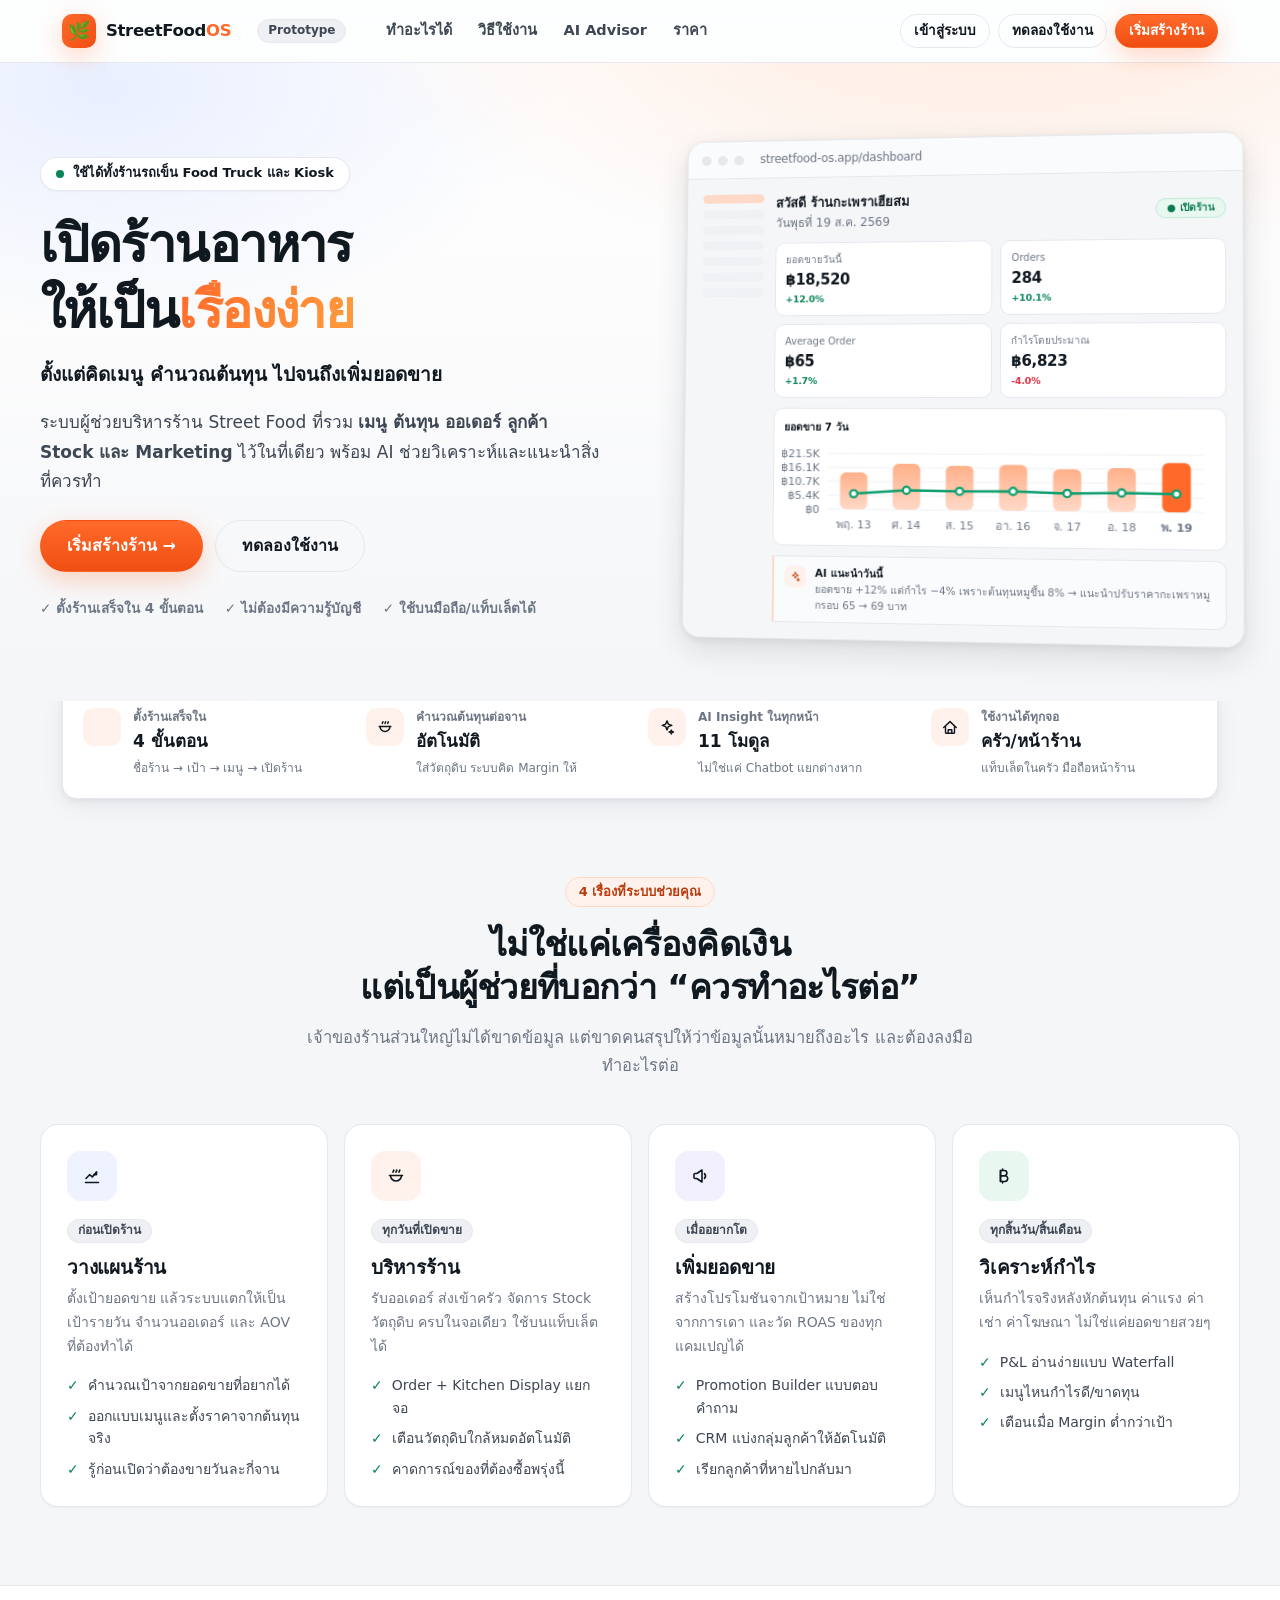
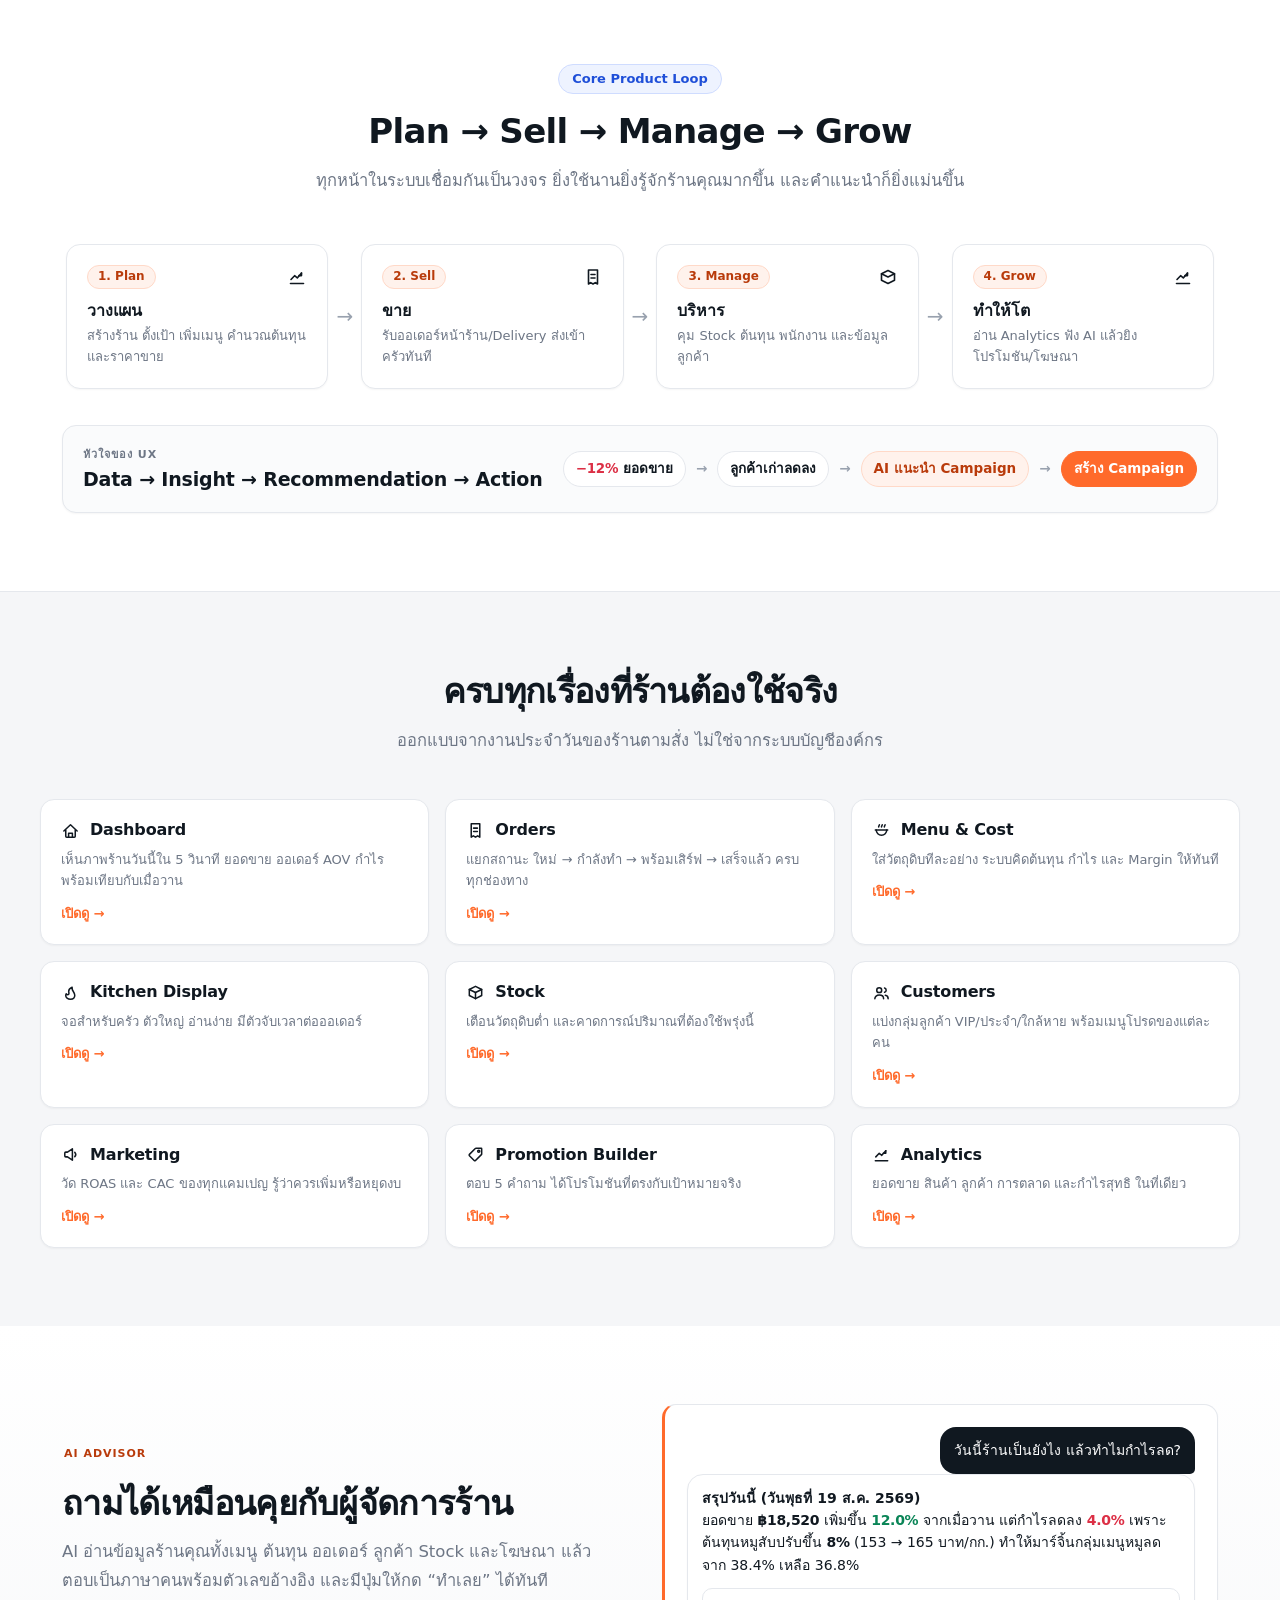
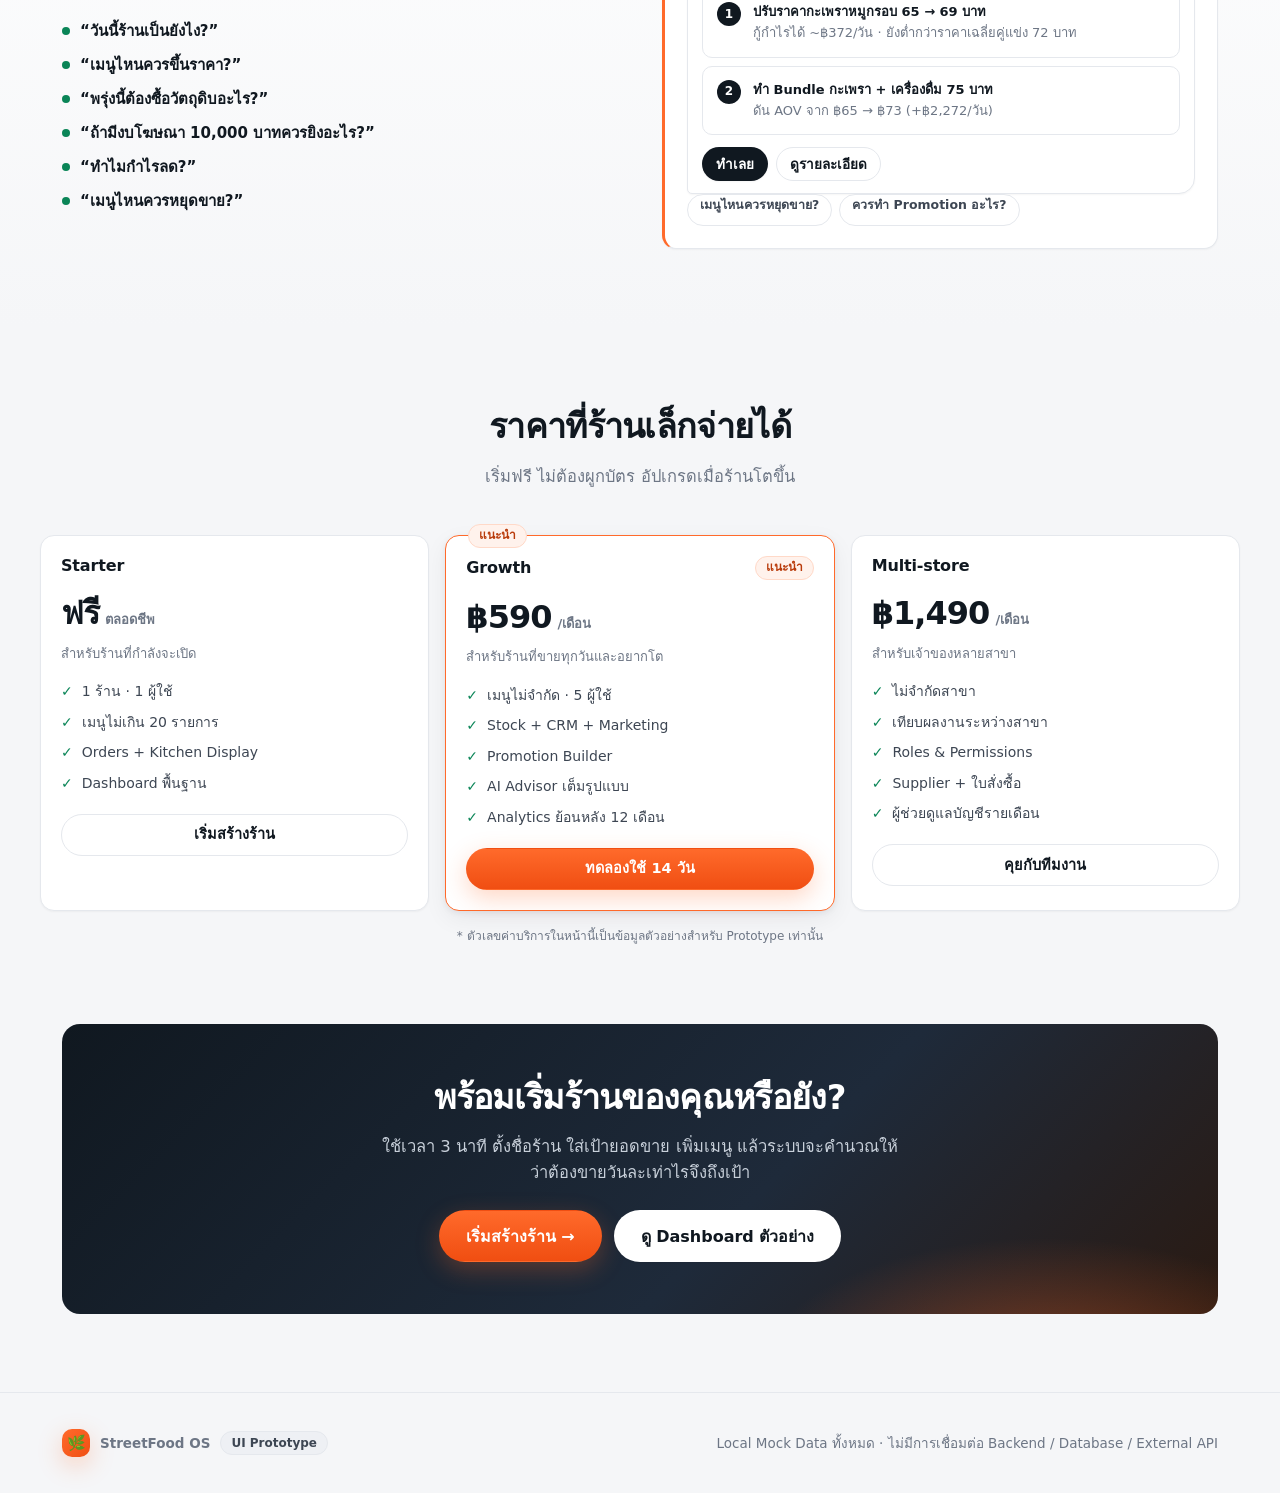
==== index.html @ efb7473f "Accept magic-link sign-in; version assets; harden auth failure paths Supabase locks email-template e" ====
<!doctype html>
<html lang="th">
<head>
<meta charset="utf-8">
<meta name="viewport" content="width=device-width,initial-scale=1">
<title>StreetFood OS — ผู้ช่วยบริหารร้านอาหาร Street Food</title>
<meta name="description" content="ระบบผู้ช่วยบริหารร้าน Street Food ที่รวมเมนู ต้นทุน ออเดอร์ ลูกค้า Stock และ Marketing ไว้ในที่เดียว พร้อม AI ช่วยวิเคราะห์และแนะนำสิ่งที่ควรทำ">
<meta name="theme-color" content="#ff6a2b">
<meta name="color-scheme" content="light">
<meta name="format-detection" content="telephone=no">
<meta property="og:type" content="website">
<meta property="og:site_name" content="StreetFood OS">
<meta property="og:locale" content="th_TH">
<meta property="og:title" content="StreetFood OS — ผู้ช่วยบริหารร้านอาหาร Street Food">
<meta property="og:description" content="ระบบผู้ช่วยบริหารร้าน Street Food ที่รวมเมนู ต้นทุน ออเดอร์ ลูกค้า Stock และ Marketing ไว้ในที่เดียว พร้อม AI ช่วยวิเคราะห์และแนะนำสิ่งที่ควรทำ">
<meta property="og:url" content="https://streetfood-os.vercel.app/">
<meta property="og:image" content="https://streetfood-os.vercel.app/assets/og-image.jpg">
<meta property="og:image:width" content="1200">
<meta property="og:image:height" content="630">
<meta property="og:image:alt" content="StreetFood OS — เปิดร้านอาหารให้เป็นเรื่องง่าย">
<meta name="twitter:image" content="https://streetfood-os.vercel.app/assets/og-image.jpg">
<meta name="twitter:card" content="summary_large_image">
<meta name="twitter:title" content="StreetFood OS — ผู้ช่วยบริหารร้านอาหาร Street Food">
<meta name="twitter:description" content="ระบบผู้ช่วยบริหารร้าน Street Food ที่รวมเมนู ต้นทุน ออเดอร์ ลูกค้า Stock และ Marketing ไว้ในที่เดียว พร้อม AI ช่วยวิเคราะห์และแนะนำสิ่งที่ควรทำ">
<link rel="preload" href="assets/fonts/noto-sans-thai-thai.woff2" as="font" type="font/woff2" crossorigin>
<link rel="preload" href="assets/fonts/inter-latin.woff2" as="font" type="font/woff2" crossorigin>
<meta name="robots" content="noindex, follow">
<link rel="canonical" href="https://streetfood-os.vercel.app/">
<link rel="icon" href="/favicon.png" type="image/png" sizes="32x32">
<link rel="apple-touch-icon" href="/apple-touch-icon.png">
<script type="application/ld+json">
{
 "@context": "https://schema.org",
 "@graph": [
  {
   "@type": "SoftwareApplication",
   "name": "StreetFood OS",
   "url": "https://streetfood-os.vercel.app/",
   "applicationCategory": "BusinessApplication",
   "operatingSystem": "Web",
   "inLanguage": "th",
   "description": "ระบบผู้ช่วยบริหารร้าน Street Food ที่รวมเมนู ต้นทุน ออเดอร์ ลูกค้า Stock และ Marketing ไว้ในที่เดียว พร้อม AI ช่วยวิเคราะห์และแนะนำสิ่งที่ควรทำ",
   "offers": {
    "@type": "Offer",
    "price": "0",
    "priceCurrency": "THB",
    "description": "ทดลองใช้ฟรีช่วง Beta — ยังไม่เปิดขายแพ็กเกจ"
   }
  },
  {
   "@type": "WebSite",
   "name": "StreetFood OS",
   "url": "https://streetfood-os.vercel.app/",
   "inLanguage": "th"
  }
 ]
}
</script>
<link rel="stylesheet" href="assets/css/styles.css?v=20260819b">
<link rel="icon" href="data:image/svg+xml,<svg xmlns='http://www.w3.org/2000/svg' viewBox='0 0 32 32'><text y='26' font-size='26'>🌿</text></svg>">
</head>
<body>
<noscript><div style="max-width:620px;margin:24px auto;padding:18px 20px;border:1px solid #f6c9cf;border-left:5px solid #dc2f45;border-radius:14px;background:#fff;font-family:sans-serif;line-height:1.7"><b>ต้องเปิด JavaScript เพื่อใช้งาน StreetFood OS</b><br><span style="color:#6d7685">ระบบนี้คำนวณต้นทุน กำไร และกราฟทั้งหมดในเบราว์เซอร์ จึงต้องเปิด JavaScript ก่อน — เปิดได้ที่การตั้งค่าเบราว์เซอร์ของคุณ</span></div></noscript>

<!-- ============ NAV ============ -->
<nav class="lp-nav">
  <div class="in">
    <a class="row g10" href="index.html">
      <span class="logo">🌿</span>
      <span class="logo-txt">StreetFood<span>OS</span></span>
    </a>
    <span class="badge" title="ตัวเลข ราคา และการเชื่อมต่อทั้งหมดเป็นข้อมูลตัวอย่าง">Prototype</span>
    <div class="lp-links">
      <a href="#value">ทำอะไรได้</a>
      <a href="#flow">วิธีใช้งาน</a>
      <a href="#ai">AI Advisor</a>
      <a href="#price">ราคา</a>
    </div>
    <div class="row g8" style="margin-left:auto">
      <a class="btn btn-ghost btn-sm" href="login.html">เข้าสู่ระบบ</a>
      <a class="btn btn-ghost btn-sm" href="app.html?demo=1#/dashboard">ทดลองใช้งาน</a>
      <a class="btn btn-primary btn-sm" href="login.html?next=onboarding.html">เริ่มสร้างร้าน</a>
    </div>
  </div>
</nav>

<!-- ============ HERO ============ -->
<header class="hero">
  <div class="wrapx hero-in">
    <div>
      <span class="eyebrow"><span class="dot dot-live"></span> ใช้ได้ทั้งร้านรถเข็น Food Truck และ Kiosk</span>
      <h1>เปิดร้านอาหาร<br>ให้เป็น<em>เรื่องง่าย</em></h1>
      <p class="hero-sub b6" style="font-size:19px;color:var(--ink);margin-top:14px">
        ตั้งแต่คิดเมนู คำนวณต้นทุน ไปจนถึงเพิ่มยอดขาย
      </p>
      <p class="hero-sub">
        ระบบผู้ช่วยบริหารร้าน Street Food ที่รวม <b>เมนู ต้นทุน ออเดอร์ ลูกค้า Stock และ Marketing</b>
        ไว้ในที่เดียว พร้อม AI ช่วยวิเคราะห์และแนะนำสิ่งที่ควรทำ
      </p>
      <div class="row wrap g12 mt24">
        <a class="btn btn-primary btn-lg" href="login.html?next=onboarding.html">เริ่มสร้างร้าน →</a>
        <a class="btn btn-ghost btn-lg" href="app.html?demo=1#/dashboard">ทดลองใช้งาน</a>
      </div>
      <div class="trust">
        <span>✓ ตั้งร้านเสร็จใน 4 ขั้นตอน</span>
        <span>✓ ไม่ต้องมีความรู้บัญชี</span>
        <span>✓ ใช้บนมือถือ/แท็บเล็ตได้</span>
      </div>
    </div>

    <!-- Product preview -->
    <div class="preview" id="preview">
      <div class="pv-bar"><i></i><i></i><i></i>
        <span class="t-xs muted num" style="margin-left:10px">streetfood-os.app/dashboard</span></div>
      <div class="pv-body">
        <div class="pv-side"><i></i><i></i><i></i><i></i><i></i><i></i><i></i></div>
        <div class="grow col g10" id="pvContent"></div>
      </div>
    </div>
  </div>
</header>

<!-- ============ METRIC STRIP ============ -->
<section class="wrapx" style="margin-top:-14px">
  <div class="card card-p grid g-4" id="strip" style="box-shadow:var(--sh-2)"></div>
</section>

<!-- ============ 4 CORE VALUES ============ -->
<section class="section wrapx" id="value">
  <div class="sec-head">
    <span class="badge badge-brand badge-lg">4 เรื่องที่ระบบช่วยคุณ</span>
    <h2 class="mt16">ไม่ใช่แค่เครื่องคิดเงิน<br>แต่เป็นผู้ช่วยที่บอกว่า “ควรทำอะไรต่อ”</h2>
    <p>เจ้าของร้านส่วนใหญ่ไม่ได้ขาดข้อมูล แต่ขาดคนสรุปให้ว่าข้อมูลนั้นหมายถึงอะไร และต้องลงมือทำอะไรต่อ</p>
  </div>
  <div class="grid g-4" id="values"></div>
</section>

<!-- ============ FLOW ============ -->
<section class="section" id="flow" style="background:var(--surface);border-block:1px solid var(--line)">
  <div class="wrapx">
    <div class="sec-head">
      <span class="badge badge-info badge-lg">Core Product Loop</span>
      <h2 class="mt16">Plan → Sell → Manage → Grow</h2>
      <p>ทุกหน้าในระบบเชื่อมกันเป็นวงจร ยิ่งใช้นานยิ่งรู้จักร้านคุณมากขึ้น และคำแนะนำก็ยิ่งแม่นขึ้น</p>
    </div>
    <div class="flowline" id="flowline"></div>

    <div class="card card-p mt32" style="background:var(--surface-2)">
      <div class="row wrap g12 between">
        <div>
          <div class="up muted">หัวใจของ UX</div>
          <h3 class="mt4">Data → Insight → Recommendation → Action</h3>
        </div>
        <div class="insight-chain">
          <span class="step"><b class="num" style="color:var(--bad)">−12%</b> ยอดขาย</span><span class="arw">→</span>
          <span class="step">ลูกค้าเก่าลดลง</span><span class="arw">→</span>
          <span class="step" style="background:var(--brand-soft);border-color:var(--brand-line);color:var(--brand-ink)">AI แนะนำ Campaign</span><span class="arw">→</span>
          <span class="step" style="background:var(--brand);color:#fff;border-color:var(--brand)">สร้าง Campaign</span>
        </div>
      </div>
    </div>
  </div>
</section>

<!-- ============ FEATURES ============ -->
<section class="section wrapx">
  <div class="sec-head">
    <h2>ครบทุกเรื่องที่ร้านต้องใช้จริง</h2>
    <p>ออกแบบจากงานประจำวันของร้านตามสั่ง ไม่ใช่จากระบบบัญชีองค์กร</p>
  </div>
  <div class="grid g-3" id="features"></div>
</section>

<!-- ============ AI SECTION ============ -->
<section class="section" id="ai" style="background:linear-gradient(180deg,var(--surface),var(--bg))">
  <div class="wrapx grid g-2" style="align-items:center;gap:44px">
    <div>
      <span class="ai-badge">AI Advisor</span>
      <h2 class="mt16">ถามได้เหมือนคุยกับผู้จัดการร้าน</h2>
      <p class="muted mt12" style="font-size:16.5px;line-height:1.75">
        AI อ่านข้อมูลร้านคุณทั้งเมนู ต้นทุน ออเดอร์ ลูกค้า Stock และโฆษณา
        แล้วตอบเป็นภาษาคนพร้อมตัวเลขอ้างอิง และมีปุ่มให้กด “ทำเลย” ได้ทันที
      </p>
      <div class="col g10 mt24" id="aiQs"></div>
    </div>
    <div class="ai-card">
      <div class="in col g14" id="aiDemo"></div>
    </div>
  </div>
</section>

<!-- ============ PRICING ============ -->
<section class="section wrapx" id="price">
  <div class="sec-head">
    <h2>ราคาที่ร้านเล็กจ่ายได้</h2>
    <p>เริ่มฟรี ไม่ต้องผูกบัตร อัปเกรดเมื่อร้านโตขึ้น</p>
  </div>
  <div class="grid g-3" id="pricing"></div>
  <p class="ctr t-xs muted mt16">* ตัวเลขค่าบริการในหน้านี้เป็นข้อมูลตัวอย่างสำหรับ Prototype เท่านั้น</p>
</section>

<!-- ============ CTA ============ -->
<section class="wrapx" style="padding-bottom:78px">
  <div class="cta-band">
    <h2 style="color:#fff">พร้อมเริ่มร้านของคุณหรือยัง?</h2>
    <p style="color:#c8d0da;max-width:520px;margin:14px auto 0;font-size:16.5px">
      ใช้เวลา 3 นาที ตั้งชื่อร้าน ใส่เป้ายอดขาย เพิ่มเมนู แล้วระบบจะคำนวณให้ว่าต้องขายวันละเท่าไรจึงถึงเป้า
    </p>
    <div class="row g12 mt24" style="justify-content:center;flex-wrap:wrap;position:relative;z-index:1">
      <a class="btn btn-primary btn-lg" href="login.html?next=onboarding.html">เริ่มสร้างร้าน →</a>
      <a class="btn btn-white btn-lg" href="app.html?demo=1#/dashboard">ดู Dashboard ตัวอย่าง</a>
    </div>
  </div>
</section>

<footer class="lp-foot">
  <div class="wrapx between wrap g16">
    <div class="row g10"><span class="logo" style="width:28px;height:28px;font-size:15px">🌿</span>
      <span class="b7">StreetFood OS</span>
      <span class="badge">UI Prototype</span></div>
    <div>Local Mock Data ทั้งหมด · ไม่มีการเชื่อมต่อ Backend / Database / External API</div>
  </div>
</footer>

<script src="assets/js/data.js?v=20260819b"></script>
<script src="assets/js/icons.js?v=20260819b"></script>
<script src="assets/js/ui.js?v=20260819b"></script>
<script src="assets/js/landing.js?v=20260819b"></script>
</body>
</html>
---- assets/css/styles.css ----
/* ============================================================
   Self-hosted fonts (SIL Open Font License 1.1 — ดู assets/fonts/OFL-*.txt)
   ไม่มีการเรียก CDN หรือบริการภายนอกใดๆ · variable weight 400–800
   ============================================================ */
@font-face{
  font-family:'Noto Sans Thai';
  font-style:normal; font-weight:400 800; font-display:swap;
  src:url('../fonts/noto-sans-thai-thai.woff2') format('woff2');
  unicode-range:U+02D7,U+0303,U+0331,U+0E01-0E5B,U+200C-200D,U+25CC;
}
@font-face{
  font-family:'Noto Sans Thai';
  font-style:normal; font-weight:400 800; font-display:swap;
  src:url('../fonts/noto-sans-thai-latin.woff2') format('woff2');
  unicode-range:U+0000-00FF,U+0131,U+0152-0153,U+02BB-02BC,U+02C6,U+02DA,U+02DC,U+2000-206F,U+20AC,U+2122,U+2191,U+2193,U+2212,U+2215,U+FEFF,U+FFFD;
}
@font-face{
  font-family:'Inter';
  font-style:normal; font-weight:400 800; font-display:swap;
  src:url('../fonts/inter-latin.woff2') format('woff2');
  unicode-range:U+0000-00FF,U+0131,U+0152-0153,U+02BB-02BC,U+02C6,U+02DA,U+02DC,U+2000-206F,U+20AC,U+2122,U+2191,U+2193,U+2212,U+2215,U+FEFF,U+FFFD;
}

/* ============================================================
   StreetFood OS — Design System
   Modern SaaS · Clean · Card-based · Thai-first typography
   ============================================================ */

:root{
  /* Surfaces */
  --bg:#f5f6f8;
  --bg-2:#eef0f4;
  --surface:#ffffff;
  --surface-2:#fafbfc;
  --line:#e5e8ed;
  --line-2:#eff1f5;

  /* Ink */
  --ink:#101820;
  --ink-2:#3d4653;
  --muted:#6d7685;
  --muted-2:#98a1ae;

  /* Brand — warm street-food orange */
  --brand:#ff6a2b;
  --brand-2:#f04e12;
  --brand-ink:#b93b0b;
  --brand-soft:#fff2ec;
  --brand-line:#ffd9c8;

  /* Semantic — ค่า *-ink ใช้กับ "ข้อความ" (ผ่าน WCAG AA >= 4.5:1 บนพื้นขาว)
     ส่วนค่าปกติใช้กับพื้นหลัง/แถบ/จุด/กราฟ ซึ่งไม่ต้องผ่านเกณฑ์ข้อความ */
  --good:#0a8557;   --good-soft:#e8f8f1; --good-line:#bdead9; --good-ink:#07724d;
  --warn:#d98307;   --warn-soft:#fff6e6; --warn-line:#f7dfae; --warn-ink:#9a5c06;
  --bad:#dc2f45;    --bad-soft:#fdedef;  --bad-line:#f6c9cf;
  --info:#2f6bff;   --info-soft:#eef3ff; --info-line:#cfdcff;
  --ai:#6d51f5;     --ai-soft:#f2effe;   --ai-line:#dbd2fd;

  /* Chart series */
  --c1:#ff6a2b; --c2:#2f6bff; --c3:#0f9f6e; --c4:#6d51f5; --c5:#d98307; --c6:#0ea5b7;

  /* Shape */
  --r-sm:6px; --r:10px; --r-lg:14px; --r-xl:18px; --r-pill:999px;
  --sh-1:0 1px 2px rgba(16,24,32,.04);
  --sh-2:0 2px 6px rgba(16,24,32,.06), 0 8px 24px rgba(16,24,32,.06);
  --sh-3:0 12px 32px rgba(16,24,32,.12), 0 2px 8px rgba(16,24,32,.08);
  --sh-brand:0 8px 24px rgba(255,106,43,.28);

  /* Layout */
  --sidebar:260px;
  --topbar:64px;
  --maxw:1440px;

  /* ฟอนต์แรกคือไฟล์ที่ self-host · ที่เหลือคือฟอนต์ไทยที่ติดมากับ OS (กันกรณีโหลดไฟล์ไม่ได้) */
  --f-thai:"Noto Sans Thai","Sarabun","IBM Plex Sans Thai","Leelawadee UI","Thonburi",
           -apple-system,BlinkMacSystemFont,system-ui,"Segoe UI","Helvetica Neue",sans-serif;
  --f-num:"Inter",system-ui,-apple-system,BlinkMacSystemFont,"Segoe UI",Roboto,"Helvetica Neue",sans-serif;
}

*,*::before,*::after{box-sizing:border-box}
html,body{margin:0;padding:0}
html{-webkit-text-size-adjust:100%}
body{
  font-family:var(--f-thai);
  background:var(--bg);
  color:var(--ink);
  font-size:15px;
  line-height:1.6;
  -webkit-font-smoothing:antialiased;
  text-rendering:optimizeLegibility;
}
img{max-width:100%;display:block}
button,input,select,textarea{font:inherit;color:inherit}
button{cursor:pointer;background:none;border:none;padding:0}
a{color:inherit;text-decoration:none}
table{border-collapse:collapse;width:100%}
::selection{background:var(--brand-soft);color:var(--brand-ink)}
:focus-visible{outline:2px solid var(--brand);outline-offset:2px;border-radius:6px}

/* ---------- Typography ---------- */
h1,h2,h3,h4,h5{margin:0;line-height:1.28;font-weight:800;letter-spacing:-.01em}
h1{font-size:clamp(30px,5vw,52px);letter-spacing:-.03em}
h2{font-size:clamp(23px,3.2vw,34px);letter-spacing:-.02em}
h3{font-size:19px}
h4{font-size:16px}
p{margin:0}
.num{font-family:var(--f-num);font-variant-numeric:tabular-nums;letter-spacing:-.02em;font-feature-settings:"tnum"}
.t-xs{font-size:12px}.t-sm{font-size:13px}.t-md{font-size:14px}.t-lg{font-size:17px}
.muted{color:var(--muted)}
.muted-2{color:#6b7480} /* ข้อความ: ต้องผ่าน AA — token --muted-2 คงไว้สำหรับจุด/เส้น/ไอคอน */
.b6{font-weight:600}.b7{font-weight:700}.b8{font-weight:800}
.up{text-transform:uppercase;letter-spacing:.08em;font-size:11px;font-weight:700}
.ctr{text-align:center}.right{text-align:right}
.nowrap{white-space:nowrap}
.tnum{font-variant-numeric:tabular-nums}

/* ---------- Layout utils ---------- */
.row{display:flex;align-items:center;gap:10px}
.row-t{display:flex;align-items:flex-start;gap:10px}
.col{display:flex;flex-direction:column}
.between{display:flex;align-items:center;justify-content:space-between;gap:12px}
.wrap{flex-wrap:wrap}
.g4{gap:4px}.g6{gap:6px}.g8{gap:8px}.g10{gap:10px}.g12{gap:12px}.g16{gap:16px}.g20{gap:20px}.g24{gap:24px}
.grow{flex:1;min-width:0}
.grid{display:grid;gap:16px}
.g-2{grid-template-columns:repeat(2,minmax(0,1fr))}
.g-3{grid-template-columns:repeat(3,minmax(0,1fr))}
.g-4{grid-template-columns:repeat(4,minmax(0,1fr))}
.g-5{grid-template-columns:repeat(5,minmax(0,1fr))}
.g-2-1{grid-template-columns:2fr 1fr}
.g-1-2{grid-template-columns:1fr 2fr}
.g-3-2{grid-template-columns:3fr 2fr}
.mt4{margin-top:4px}.mt8{margin-top:8px}.mt12{margin-top:12px}.mt16{margin-top:16px}
.mt20{margin-top:20px}.mt24{margin-top:24px}.mt32{margin-top:32px}.mb8{margin-bottom:8px}
.mb12{margin-bottom:12px}.mb16{margin-bottom:16px}.mb24{margin-bottom:24px}
.hide{display:none !important}
.scroll-x{overflow-x:auto;-webkit-overflow-scrolling:touch}

/* ---------- Skip link (คีย์บอร์ด/screen reader) ---------- */
.skip-link{
  position:fixed;top:-60px;left:14px;z-index:300;
  background:var(--ink);color:#fff;padding:11px 18px;border-radius:0 0 12px 12px;
  font-weight:700;font-size:14px;transition:top .18s ease;box-shadow:var(--sh-2);
}
.skip-link:focus{top:0}

/* ---------- Buttons ---------- */
.btn{
  display:inline-flex;align-items:center;justify-content:center;gap:8px;
  height:42px;padding:0 18px;border-radius:var(--r-pill);
  font-weight:700;font-size:14.5px;white-space:nowrap;
  border:1px solid transparent;background:var(--surface);color:var(--ink);
  box-shadow:var(--sh-1);transition:transform .12s ease,box-shadow .18s ease,background .18s ease,border-color .18s ease;
}
.btn:hover{transform:translateY(-1px);box-shadow:var(--sh-2)}
.btn:active{transform:translateY(0)}
.btn-primary{background:linear-gradient(180deg,var(--brand),var(--brand-2));color:#fff;box-shadow:var(--sh-brand)}
.btn-primary:hover{box-shadow:0 12px 30px rgba(255,106,43,.36)}
.btn-dark{background:var(--ink);color:#fff}
.btn-ghost{background:transparent;border-color:var(--line);box-shadow:none}
.btn-ghost:hover{background:var(--surface);border-color:var(--muted-2)}
.btn-soft{background:var(--bg-2);border-color:var(--line);box-shadow:none}
.btn-ai{background:var(--ink);color:#fff}
.btn-ai:hover{background:#000}
.btn-good{background:var(--good);color:#fff}
.btn-bad{background:var(--bad);color:#fff}
.btn-white{background:#fff;color:var(--ink)}
.btn-lg{height:52px;padding:0 26px;font-size:16px}
.btn-sm{height:34px;padding:0 13px;font-size:13.5px;border-radius:var(--r-pill)}
.btn-xs{height:28px;padding:0 10px;font-size:12.5px;font-weight:700;border-radius:8px}
.btn-block{width:100%}
.btn-icon{width:38px;height:38px;padding:0;border-radius:11px;background:transparent;border:1px solid var(--line);box-shadow:none}
.btn-icon:hover{background:var(--surface-2)}
.btn[disabled]{opacity:.45;pointer-events:none}

/* ---------- Cards ---------- */
.card{background:var(--surface);border:1px solid var(--line);border-radius:var(--r-lg);box-shadow:var(--sh-1)}
.card-p{padding:20px}
.card-h{padding:16px 20px;border-bottom:1px solid var(--line-2);display:flex;align-items:center;justify-content:space-between;gap:12px}
.card-b{padding:20px}
.card-f{padding:14px 20px;border-top:1px solid var(--line-2);background:var(--surface-2);border-radius:0 0 var(--r-lg) var(--r-lg)}
.card-hover{transition:transform .15s ease,box-shadow .2s ease,border-color .2s ease}
.card-hover:hover{transform:translateY(-2px);box-shadow:var(--sh-2);border-color:var(--muted-2)}
.tile{background:var(--surface);border:1px solid var(--line);border-radius:var(--r);padding:14px}

/* ---------- Badges / pills ---------- */
.badge{display:inline-flex;align-items:center;gap:5px;height:24px;padding:0 10px;border-radius:var(--r-pill);
  font-size:12px;font-weight:700;background:var(--bg-2);color:var(--ink-2);border:1px solid var(--line);white-space:nowrap}
.badge-good{background:var(--good-soft);color:#0a7a54;border-color:var(--good-line)}
.badge-warn{background:var(--warn-soft);color:#a9640a;border-color:var(--warn-line)}
.badge-bad{background:var(--bad-soft);color:#b8232f;border-color:var(--bad-line)}
.badge-info{background:var(--info-soft);color:#1f4fd8;border-color:var(--info-line)}
.badge-brand{background:var(--brand-soft);color:var(--brand-ink);border-color:var(--brand-line)}
.badge-ai{background:var(--brand-soft);color:var(--brand-ink);border-color:var(--brand-line)}
.badge-lg{height:30px;padding:0 13px;font-size:13px}
.dot{width:8px;height:8px;border-radius:50%;background:var(--muted-2);flex:none}
.dot-good{background:var(--good)}.dot-warn{background:var(--warn)}.dot-bad{background:var(--bad)}
.dot-live{background:var(--good);box-shadow:0 0 0 0 rgba(15,159,110,.6);animation:pulse 2s infinite}
@keyframes pulse{0%{box-shadow:0 0 0 0 rgba(15,159,110,.5)}70%{box-shadow:0 0 0 8px rgba(15,159,110,0)}100%{box-shadow:0 0 0 0 rgba(15,159,110,0)}}

.delta{display:inline-flex;align-items:center;gap:3px;font-weight:800;font-size:12.5px;font-family:var(--f-num)}
.delta-up{color:var(--good-ink)}.delta-down{color:var(--bad)}.delta-flat{color:var(--muted)}

/* ---------- Forms ---------- */
.field{display:flex;flex-direction:column;gap:7px}
.label{font-size:13.5px;font-weight:700;color:var(--ink-2)}
.hint{font-size:12.5px;color:var(--muted)}
.input,.select,.textarea{
  width:100%;height:46px;padding:0 14px;border-radius:var(--r);
  background:var(--surface);border:1.5px solid var(--line);
  transition:border-color .15s ease,box-shadow .15s ease;font-size:15px;
}
.textarea{height:auto;padding:12px 14px;min-height:88px;resize:vertical;line-height:1.55}
.input:focus,.select:focus,.textarea:focus{outline:none;border-color:var(--brand);box-shadow:0 0 0 4px var(--brand-soft)}
.select{appearance:none;background-image:url("data:image/svg+xml;utf8,<svg xmlns='http://www.w3.org/2000/svg' width='16' height='16' fill='none' stroke='%236d7685' stroke-width='2' stroke-linecap='round'><path d='M4 6l4 4 4-4'/></svg>");
  background-repeat:no-repeat;background-position:right 14px center;padding-right:38px}
.input-sm{height:38px;font-size:14px;padding:0 11px}
.input-prefix{position:relative}
.input-prefix .input{padding-left:34px}
.input-prefix span{position:absolute;left:13px;top:50%;transform:translateY(-50%);color:var(--muted);font-weight:700}

.choice{
  display:flex;align-items:center;gap:11px;padding:14px;border-radius:var(--r);
  border:1.5px solid var(--line);background:var(--surface);cursor:pointer;text-align:left;
  transition:all .15s ease;width:100%;
}
.choice:hover{border-color:var(--brand-line);background:var(--brand-soft)}
.choice.on{border-color:var(--brand);background:var(--brand-soft);box-shadow:0 0 0 3px rgba(255,106,43,.1)}
.choice .ci{width:40px;height:40px;flex:none;border-radius:11px;display:grid;place-items:center;background:var(--bg-2);font-size:19px}
.choice.on .ci{background:#fff}
.choice-c{flex-direction:column;align-items:flex-start;gap:8px}

.switch{position:relative;width:44px;height:26px;border-radius:var(--r-pill);background:var(--line);
  transition:background .18s ease;flex:none;cursor:pointer;border:none}
.switch::after{content:"";position:absolute;top:3px;left:3px;width:20px;height:20px;border-radius:50%;
  background:#fff;box-shadow:var(--sh-1);transition:transform .18s ease}
.switch.on{background:var(--good)}
.switch.on::after{transform:translateX(18px)}

/* ---------- Tables ---------- */
.tbl{width:100%;font-size:14px}
.tbl th{
  text-align:left;padding:11px 14px;font-size:11.5px;font-weight:800;letter-spacing:.05em;
  text-transform:uppercase;color:var(--muted);border-bottom:1px solid var(--line);background:var(--surface-2);
  white-space:nowrap;position:sticky;top:0;z-index:1;
}
.tbl td{padding:13px 14px;border-bottom:1px solid var(--line-2);vertical-align:middle}
.tbl tbody tr:last-child td{border-bottom:none}
.tbl tbody tr{transition:background .12s ease}
.tbl tbody tr:hover{background:var(--surface-2)}
.tbl .r{text-align:right}
.tbl-clickable tbody tr{cursor:pointer}

/* ---------- Progress / meters ---------- */
.bar{height:8px;border-radius:var(--r-pill);background:var(--bg-2);overflow:hidden}
.bar > i{display:block;height:100%;border-radius:var(--r-pill);background:var(--brand);transition:width .5s cubic-bezier(.2,.8,.2,1)}
.bar-good > i{background:var(--good)}.bar-warn > i{background:var(--warn)}.bar-bad > i{background:var(--bad)}
.bar-lg{height:12px}
.stacked{display:flex;height:12px;border-radius:var(--r-pill);overflow:hidden;background:var(--bg-2)}
.stacked > i{display:block;height:100%}

/* ---------- Tabs / segmented ---------- */
.tabs{display:flex;gap:4px;background:var(--bg-2);padding:4px;border-radius:var(--r-pill);overflow-x:auto}
.tabs button{
  height:36px;padding:0 16px;border-radius:var(--r-pill);font-weight:700;font-size:13.5px;
  color:var(--muted);white-space:nowrap;transition:all .15s ease;display:inline-flex;align-items:center;gap:7px;
}
.tabs button:hover{color:var(--ink)}
.tabs button.on{background:var(--surface);color:var(--ink);box-shadow:var(--sh-1)}
.tabs button .n{font-size:11.5px;font-weight:800;background:var(--bg-2);padding:1px 6px;border-radius:var(--r-pill)}
.tabs button.on .n{background:var(--brand-soft);color:var(--brand-ink)}

.underline-tabs{display:flex;gap:26px;border-bottom:1px solid var(--line);overflow-x:auto}
.underline-tabs button{padding:12px 0;font-weight:700;color:var(--muted);border-bottom:2.5px solid transparent;
  margin-bottom:-1px;white-space:nowrap;font-size:14.5px}
.underline-tabs button.on{color:var(--brand-ink);border-color:var(--brand)}
.underline-tabs button:hover{color:var(--ink)}

/* ============================================================
   APP SHELL
   ============================================================ */
.shell{display:flex;min-height:100vh}

.sidebar{
  width:var(--sidebar);flex:none;background:var(--surface);border-right:1px solid var(--line);
  display:flex;flex-direction:column;position:fixed;inset:0 auto 0 0;z-index:60;
}
.sb-brand{height:var(--topbar);padding:0 18px;display:flex;align-items:center;gap:10px;border-bottom:1px solid var(--line-2)}
.logo{width:34px;height:34px;border-radius:10px;background:linear-gradient(135deg,var(--brand),var(--brand-2));
  display:grid;place-items:center;font-size:18px;box-shadow:var(--sh-brand);flex:none}
.logo-txt{font-weight:800;font-size:16.5px;letter-spacing:-.02em}
.logo-txt span{color:var(--brand)}

.sb-store{margin:14px 14px 6px;padding:11px 12px;border-radius:var(--r);background:var(--surface-2);
  border:1px solid var(--line);display:flex;align-items:center;gap:10px;cursor:pointer;transition:all .15s}
.sb-store:hover{border-color:var(--brand-line);background:var(--brand-soft)}
.sb-store .av{width:34px;height:34px;border-radius:10px;background:var(--brand-soft);display:grid;place-items:center;font-size:17px;flex:none}

.sb-nav{flex:1;overflow-y:auto;padding:10px 12px 16px;display:flex;flex-direction:column;gap:2px}
.sb-sec{font-size:10.5px;font-weight:800;letter-spacing:.1em;text-transform:uppercase;color:var(--muted-2);
  padding:16px 10px 7px}
.nav-i{
  display:flex;align-items:center;gap:11px;padding:10px 11px;border-radius:11px;
  font-weight:600;font-size:14.5px;color:var(--ink-2);transition:all .14s ease;position:relative;
}
.nav-i:hover{background:var(--surface-2);color:var(--ink)}
.nav-i.on{background:var(--brand-soft);color:var(--brand-ink);font-weight:700}
.nav-i.on::before{content:"";position:absolute;left:-12px;top:50%;transform:translateY(-50%);
  width:3px;height:20px;border-radius:0 3px 3px 0;background:var(--brand)}
.nav-i .ni{width:20px;height:20px;flex:none;display:grid;place-items:center;color:var(--muted)}
.nav-i.on .ni{color:var(--brand)}
.nav-i:hover .ni{color:var(--ink-2)}
.ico{display:block;flex:none}
/* อักษรย่อแทนโลโก้บริษัทอื่น — เลี่ยงการใช้เครื่องหมายการค้าและ emoji */
.mono-chip{
  display:grid;place-items:center;width:26px;height:26px;border-radius:7px;flex:none;
  background:var(--bg-2);border:1px solid var(--line);color:var(--ink-2);
  font-family:var(--f-num);font-size:10.5px;font-weight:700;letter-spacing:.02em;
}
.nav-i .nb{margin-left:auto;font-size:11px;font-weight:800;font-family:var(--f-num);
  background:var(--bad);color:#fff;padding:1px 7px;border-radius:var(--r-pill)}
.nav-i .nb-soft{background:var(--bg-2);color:var(--muted)}

.sb-foot{padding:12px;border-top:1px solid var(--line-2)}
.plan{padding:13px;border-radius:var(--r);background:linear-gradient(145deg,#1a2230,#101820);color:#fff}
.plan .pt{font-size:12.5px;color:#a9b3c2}

.main{flex:1;min-width:0;margin-left:var(--sidebar);display:flex;flex-direction:column}

.topbar{
  height:var(--topbar);background:rgba(255,255,255,.86);backdrop-filter:saturate(180%) blur(12px);
  border-bottom:1px solid var(--line);position:sticky;top:0;z-index:50;
  display:flex;align-items:center;gap:14px;padding:0 22px;
}
.search{
  flex:1 1 0;min-width:0;max-width:420px;height:40px;border-radius:var(--r-pill);background:var(--bg);
  border:1px solid var(--line);display:flex;align-items:center;gap:9px;padding:0 14px;color:var(--muted);
  transition:all .15s;
}
.search:focus-within{border-color:var(--brand);background:var(--surface);box-shadow:0 0 0 4px var(--brand-soft)}
.search input{flex:1;min-width:0;width:100%;border:none;background:none;outline:none;font-size:14px;color:var(--ink)}
.search kbd{font-family:var(--f-num);font-size:11px;font-weight:700;background:var(--surface);
  border:1px solid var(--line);border-radius:6px;padding:2px 6px;color:var(--muted)}
.avatar{width:36px;height:36px;border-radius:var(--r-pill);background:linear-gradient(135deg,#2f6bff,#6d51f5);
  color:#fff;display:grid;place-items:center;font-weight:800;font-size:13.5px;flex:none;cursor:pointer}
.bell{position:relative}
.bell::after{content:"";position:absolute;top:7px;right:8px;width:7px;height:7px;border-radius:50%;
  background:var(--bad);border:2px solid var(--surface)}

.page{padding:26px 22px 96px;max-width:var(--maxw);width:100%;margin:0 auto;flex:1}
.page-h{display:flex;align-items:flex-end;justify-content:space-between;gap:16px;margin-bottom:22px;flex-wrap:wrap}
.page-t{font-size:26px;font-weight:800;letter-spacing:-.02em;line-height:1.2;margin:0}
.page-s{color:var(--muted);font-size:14.5px;margin-top:3px}

/* Mobile drawer + bottom nav */
.scrim{position:fixed;inset:0;background:rgba(16,24,32,.45);z-index:55;opacity:0;pointer-events:none;transition:opacity .2s}
.scrim.on{opacity:1;pointer-events:auto}
.bottom-nav{display:none}
.burger{display:none}

/* ============================================================
   KPI CARDS
   ============================================================ */
.kpi{background:var(--surface);border:1px solid var(--line);border-radius:var(--r-lg);padding:18px;
  box-shadow:var(--sh-1);position:relative;overflow:hidden;transition:transform .15s,box-shadow .2s}
.kpi:hover{transform:translateY(-2px);box-shadow:var(--sh-2)}
.kpi .kl{font-size:13px;font-weight:700;color:var(--muted);display:flex;align-items:center;gap:7px}
.kpi .kv{font-size:29px;font-weight:800;font-family:var(--f-num);letter-spacing:-.03em;margin-top:7px;line-height:1.1}
.kpi .kf{margin-top:9px;display:flex;align-items:center;gap:8px;flex-wrap:wrap}
.kpi .ki{width:32px;height:32px;border-radius:10px;display:grid;place-items:center;font-size:15px;flex:none}
.kpi-spark{position:absolute;right:0;bottom:0;left:0;height:38px;opacity:.5;pointer-events:none}

/* ============================================================
   AI SURFACES
   ============================================================ */
/* การ์ดคำแนะนำ: เดิมเป็นขอบไล่สีรุ้ง 3 สี ซึ่งอ่านว่า "งานที่เครื่องทำ" มากกว่างานที่ออกแบบ
   เปลี่ยนเป็นเส้นหนาด้านซ้ายสีแบรนด์ + พื้นเรียบ ให้เป็นระบบสีเดียวกับที่เหลือทั้งแอป */
.ai-card{
  border-radius:var(--r-lg);background:var(--surface);
  border:1px solid var(--line);border-left:3px solid var(--brand);
  box-shadow:var(--sh-1);
}
.ai-card > .in{padding:22px}
.ai-badge{
  display:inline-flex;align-items:center;gap:7px;height:24px;padding:0 2px;
  color:var(--brand-ink);font-weight:800;font-size:11px;letter-spacing:.09em;text-transform:uppercase;
  font-family:var(--f-num);
}
.ai-badge .ico{color:var(--brand)}
.ai-strip{background:var(--surface-2);border:1px solid var(--line);border-left:2px solid var(--brand-line);
  border-radius:0 var(--r) var(--r) 0;padding:13px 16px;display:flex;gap:12px;align-items:flex-start}
.ai-strip .ic{width:26px;height:26px;border-radius:8px;background:var(--brand-soft);
  color:var(--brand-ink);display:grid;place-items:center;flex:none;font-size:13px}
.rec{display:flex;gap:12px;padding:13px 14px;border-radius:var(--r);border:1px solid var(--line);
  background:var(--surface-2);align-items:flex-start}
.rec .rn{width:24px;height:24px;border-radius:50%;background:var(--ink);color:#fff;display:grid;place-items:center;
  font-size:12px;font-weight:800;flex:none;font-family:var(--f-num)}
.insight-chain{display:flex;align-items:center;gap:10px;flex-wrap:wrap;font-size:13.5px;font-weight:700}
.insight-chain .step{padding:6px 12px;border-radius:var(--r-pill);background:var(--surface);border:1px solid var(--line)}
.insight-chain .arw{color:var(--muted-2)}

/* Floating AI assistant */
.fab{
  position:fixed;right:22px;bottom:22px;z-index:70;height:52px;padding:0 20px 0 16px;border-radius:var(--r-pill);
  background:var(--ink);color:#fff;font-weight:700;font-size:14.5px;
  display:inline-flex;align-items:center;gap:10px;box-shadow:0 12px 30px rgba(16,24,32,.28);
  transition:transform .15s ease,box-shadow .2s ease;
}
.fab:hover{transform:translateY(-2px) scale(1.02)}
.fab .fi{width:28px;height:28px;border-radius:9px;background:rgba(255,255,255,.2);display:grid;place-items:center;font-size:15px}
.fab .fd{width:8px;height:8px;border-radius:50%;background:#48e0a0;box-shadow:0 0 0 3px rgba(72,224,160,.25)}

.ai-panel{
  position:fixed;right:20px;bottom:20px;width:412px;max-width:calc(100vw - 32px);
  height:min(660px,calc(100vh - 40px));z-index:75;background:var(--surface);border:1px solid var(--line);
  border-radius:var(--r-xl);box-shadow:var(--sh-3);display:flex;flex-direction:column;overflow:hidden;
  transform:translateY(14px) scale(.98);opacity:0;pointer-events:none;transition:all .2s cubic-bezier(.2,.8,.2,1);
}
.ai-panel.on{transform:none;opacity:1;pointer-events:auto}
.ai-head{padding:15px 16px;background:var(--ink);color:#fff;display:flex;
  align-items:center;gap:11px;flex:none}
.ai-body{flex:1;overflow-y:auto;padding:16px;display:flex;flex-direction:column;gap:14px;background:var(--surface-2)}
.ai-foot{padding:12px;border-top:1px solid var(--line);background:var(--surface);flex:none}
.msg{max-width:88%;padding:12px 14px;border-radius:16px;font-size:14px;line-height:1.6}
.msg-ai{background:var(--surface);border:1px solid var(--line);border-bottom-left-radius:5px;box-shadow:var(--sh-1)}
.msg-me{background:var(--ink);color:#fff;border-bottom-right-radius:5px;align-self:flex-end}
.chips{display:flex;gap:7px;flex-wrap:wrap}
.chip{height:32px;padding:0 12px;border-radius:var(--r-pill);border:1px solid var(--line);background:var(--surface);
  font-size:12.5px;font-weight:700;color:var(--ink-2);transition:all .14s}
.chip:hover{border-color:var(--brand);color:var(--brand-ink);background:var(--brand-soft)}
.typing{display:inline-flex;gap:4px;align-items:center}
.typing i{width:6px;height:6px;border-radius:50%;background:var(--muted-2);animation:bob 1.2s infinite}
.typing i:nth-child(2){animation-delay:.15s}.typing i:nth-child(3){animation-delay:.3s}
@keyframes bob{0%,60%,100%{transform:translateY(0);opacity:.4}30%{transform:translateY(-5px);opacity:1}}

/* ============================================================
   ORDERS / KITCHEN
   ============================================================ */
.ord{background:var(--surface);border:1px solid var(--line);border-radius:var(--r-lg);padding:16px;box-shadow:var(--sh-1);
  display:flex;flex-direction:column;gap:12px;transition:transform .15s,box-shadow .2s}
.ord:hover{box-shadow:var(--sh-2)}
.ord-id{font-family:var(--f-num);font-weight:800;font-size:16px;letter-spacing:-.02em}
.ord-items{display:flex;flex-direction:column;gap:7px;padding:12px 0;border-top:1px dashed var(--line);border-bottom:1px dashed var(--line)}
.ord-item{display:flex;gap:10px;font-size:14px;align-items:baseline}
.ord-item .q{font-family:var(--f-num);font-weight:800;min-width:26px;color:var(--brand-ink);
  background:var(--brand-soft);border-radius:6px;text-align:center;font-size:13px;padding:1px 0;flex:none}
.ord-note{font-size:12.5px;color:#a9640a;background:var(--warn-soft);border:1px dashed var(--warn-line);
  border-radius:8px;padding:7px 10px}

.kds{display:grid;grid-template-columns:repeat(3,minmax(0,1fr));gap:14px;align-items:start}
.kds-col{background:var(--bg-2);border-radius:var(--r-lg);padding:12px;display:flex;flex-direction:column;gap:12px;min-height:220px}
.kds-h{display:flex;align-items:center;justify-content:space-between;padding:4px 6px 0}
.kds-h .t{font-weight:800;font-size:15px;display:flex;align-items:center;gap:8px}
.kds-card{background:var(--surface);border-radius:var(--r);padding:14px;box-shadow:var(--sh-1);border-left:5px solid var(--muted-2)}
.kds-new{border-left-color:var(--info)}
.kds-cook{border-left-color:var(--warn)}
.kds-ready{border-left-color:var(--good)}
.kds-card .no{font-family:var(--f-num);font-size:23px;font-weight:800;letter-spacing:-.03em}
.kds-card .it{font-size:16px;font-weight:600;display:flex;gap:10px;padding:5px 0}
.kds-card .it .q{font-family:var(--f-num);font-weight:800;color:#fff;background:var(--ink);min-width:28px;
  height:24px;border-radius:7px;display:grid;place-items:center;font-size:13.5px;flex:none}
.timer{font-family:var(--f-num);font-weight:800;font-size:13px;padding:2px 9px;border-radius:var(--r-pill);
  background:var(--bg-2);color:var(--ink-2)}
.timer.late{background:var(--bad-soft);color:#b8232f}

/* ============================================================
   MENU
   ============================================================ */
.menu-card{background:var(--surface);border:1px solid var(--line);border-radius:var(--r-lg);overflow:hidden;
  box-shadow:var(--sh-1);cursor:pointer;transition:transform .15s,box-shadow .2s,border-color .2s}
.menu-card:hover{transform:translateY(-3px);box-shadow:var(--sh-2);border-color:var(--brand-line)}
.menu-thumb{height:120px;display:grid;place-items:center;font-size:44px;background:var(--bg-2);position:relative}
.menu-card .mb{padding:14px}
.ing-row{display:grid;grid-template-columns:1fr 96px 34px;gap:8px;align-items:center}

/* ============================================================
   MODALS / WIZARD / TOAST
   ============================================================ */
.modal-scrim{position:fixed;inset:0;background:rgba(16,24,32,.5);backdrop-filter:blur(3px);z-index:80;
  display:grid;place-items:center;padding:20px;overflow-y:auto;opacity:0;pointer-events:none;transition:opacity .18s}
.modal-scrim.on{opacity:1;pointer-events:auto}
.modal{background:var(--surface);border-radius:var(--r-xl);box-shadow:var(--sh-3);width:100%;max-width:560px;
  transform:translateY(12px) scale(.98);transition:transform .2s cubic-bezier(.2,.8,.2,1);max-height:92vh;
  display:flex;flex-direction:column;overflow:hidden}
.modal-scrim.on .modal{transform:none}
.modal-w{max-width:800px}
.modal-h{padding:18px 22px;border-bottom:1px solid var(--line);display:flex;align-items:center;justify-content:space-between;gap:12px;flex:none}
.modal-b{padding:22px;overflow-y:auto}
.modal-f{padding:16px 22px;border-top:1px solid var(--line);background:var(--surface-2);display:flex;gap:10px;justify-content:flex-end;flex:none}

.toast-wrap{position:fixed;bottom:24px;left:50%;transform:translateX(-50%);z-index:95;display:flex;
  flex-direction:column;gap:10px;align-items:center;pointer-events:none}
.toast{background:var(--ink);color:#fff;padding:13px 20px;border-radius:var(--r-pill);box-shadow:var(--sh-3);
  font-weight:700;font-size:14px;display:flex;align-items:center;gap:10px;animation:tin .28s cubic-bezier(.2,.8,.2,1)}
@keyframes tin{from{transform:translateY(16px);opacity:0}to{transform:none;opacity:1}}

.steps{display:flex;align-items:center;gap:0;justify-content:center}
.step-i{display:flex;align-items:center;gap:10px}
.step-n{width:34px;height:34px;border-radius:50%;display:grid;place-items:center;font-weight:800;
  font-family:var(--f-num);font-size:14px;background:var(--surface);border:2px solid var(--line);color:var(--muted);flex:none}
.step-i.on .step-n{background:var(--brand);border-color:var(--brand);color:#fff;box-shadow:var(--sh-brand)}
.step-i.done .step-n{background:var(--good);border-color:var(--good);color:#fff}
.step-l{font-size:13.5px;font-weight:700;color:var(--muted)}
.step-i.on .step-l{color:var(--ink)}
.step-line{width:clamp(20px,6vw,72px);height:2px;background:var(--line);margin:0 10px}
.step-line.done{background:var(--good)}

/* ============================================================
   CHARTS
   ============================================================ */
.chart{width:100%;display:block;overflow:visible}
.legend{display:flex;gap:16px;flex-wrap:wrap;font-size:12.5px;font-weight:600;color:var(--muted)}
.legend .lk{display:flex;align-items:center;gap:6px}
.legend .sw{width:10px;height:10px;border-radius:3px;flex:none}
.chart-grid line{stroke:var(--line-2);stroke-width:1}
.chart-ax{font-family:var(--f-num);font-size:11px;fill:var(--muted)}
.bar-hover{transition:opacity .14s}
.bar-hover:hover{opacity:.75}

/* ============================================================
   LANDING
   ============================================================ */
.lp-nav{position:sticky;top:0;z-index:50;background:rgba(255,255,255,.82);backdrop-filter:saturate(180%) blur(14px);
  border-bottom:1px solid var(--line)}
.lp-nav .in{max-width:1200px;margin:0 auto;padding:14px 22px;display:flex;align-items:center;gap:26px}
.lp-links{display:flex;gap:26px;margin-left:14px}
.lp-links a{font-size:14.5px;font-weight:600;color:var(--ink-2)}
.lp-links a:hover{color:var(--brand)}

.hero{position:relative;overflow:hidden;background:
  radial-gradient(1100px 460px at 78% -12%,#ffe9dd 0%,rgba(255,233,221,0) 62%),
  radial-gradient(760px 400px at 8% 4%,#e9efff 0%,rgba(233,239,255,0) 60%),
  linear-gradient(180deg,#fff,var(--bg))}
.wrapx{max-width:1200px;margin:0 auto;padding:0 22px}
.hero-in{padding:72px 0 60px;display:grid;grid-template-columns:1.02fr .98fr;gap:52px;align-items:center}
.eyebrow{display:inline-flex;align-items:center;gap:9px;height:34px;padding:0 15px;border-radius:var(--r-pill);
  background:var(--surface);border:1px solid var(--line);box-shadow:var(--sh-1);font-size:13px;font-weight:700}
.hero h1{margin:20px 0 0}
.hero h1 em{font-style:normal;background:linear-gradient(120deg,var(--brand),#ff9d3d);
  -webkit-background-clip:text;background-clip:text;color:transparent}
.hero-sub{font-size:17px;color:var(--ink-2);margin-top:18px;max-width:560px;line-height:1.72}
.trust{display:flex;gap:22px;flex-wrap:wrap;margin-top:26px;font-size:13.5px;color:var(--muted);font-weight:600}

.preview{border-radius:var(--r-xl);background:var(--surface);border:1px solid var(--line);box-shadow:var(--sh-3);
  overflow:hidden;transform:perspective(1600px) rotateY(-7deg) rotateX(2.5deg);transition:transform .5s ease}
.preview:hover{transform:perspective(1600px) rotateY(-2deg) rotateX(0)}
.pv-bar{height:38px;background:var(--surface-2);border-bottom:1px solid var(--line);display:flex;align-items:center;
  gap:7px;padding:0 14px}
.pv-bar i{width:10px;height:10px;border-radius:50%;background:var(--line);display:block}
.pv-body{padding:16px;display:flex;gap:12px;background:var(--bg)}
.pv-side{width:64px;flex:none;display:flex;flex-direction:column;gap:7px}
.pv-side i{height:9px;border-radius:5px;background:var(--line-2);display:block}
.pv-side i:first-child{background:var(--brand-line)}

.flowline{display:flex;align-items:stretch;gap:0;overflow-x:auto;padding:4px}
.flow-node{flex:1;min-width:190px;background:var(--surface);border:1px solid var(--line);border-radius:var(--r-lg);
  padding:20px;position:relative;box-shadow:var(--sh-1)}
.flow-arw{display:grid;place-items:center;padding:0 8px;color:var(--muted-2);font-size:20px;flex:none}
.section{padding:78px 0}
.sec-head{max-width:680px;margin:0 auto 44px;text-align:center}
.sec-head p{color:var(--muted);font-size:16.5px;margin-top:14px;line-height:1.7}

.val-card{background:var(--surface);border:1px solid var(--line);border-radius:var(--r-xl);padding:26px;
  box-shadow:var(--sh-1);transition:transform .18s,box-shadow .22s}
.val-card:hover{transform:translateY(-4px);box-shadow:var(--sh-2)}
.val-ic{width:50px;height:50px;border-radius:14px;display:grid;place-items:center;font-size:23px;margin-bottom:16px}
.check{display:flex;gap:9px;align-items:flex-start;font-size:14px;color:var(--ink-2)}
.check i{color:var(--good);font-style:normal;font-weight:800;flex:none}

.cta-band{background:linear-gradient(135deg,#101820,#1e2a3a 60%,#2a1a12);color:#fff;border-radius:var(--r-xl);
  padding:52px 40px;text-align:center;position:relative;overflow:hidden}
.cta-band::after{content:"";position:absolute;inset:auto -10% -70% 60%;height:280px;
  background:radial-gradient(closest-side,rgba(255,106,43,.42),transparent);pointer-events:none}
.lp-foot{border-top:1px solid var(--line);padding:36px 0;color:var(--muted);font-size:13.5px}

/* Onboarding page */
.ob{min-height:100vh;display:flex;flex-direction:column;background:
  radial-gradient(900px 400px at 82% -8%,#ffeade 0%,rgba(255,234,222,0) 60%),
  radial-gradient(700px 340px at 6% 0%,#eaf0ff 0%,rgba(234,240,255,0) 58%),var(--bg)}
.ob-nav{padding:16px 22px;display:flex;align-items:center;justify-content:space-between;gap:14px;
  border-bottom:1px solid var(--line);background:rgba(255,255,255,.7);backdrop-filter:blur(10px)}
.ob-main{flex:1;width:100%;max-width:960px;margin:0 auto;padding:30px 22px 64px}
.ob-card{background:var(--surface);border:1px solid var(--line);border-radius:var(--r-xl);box-shadow:var(--sh-2);
  padding:30px}
.calc-box{background:linear-gradient(145deg,#101820,#1c2734);color:#fff;border-radius:var(--r-lg);padding:22px}
.calc-box .cv{font-family:var(--f-num);font-size:26px;font-weight:800;letter-spacing:-.03em}
.calc-box .cl{font-size:12.5px;color:#9aa5b4;font-weight:600}

/* ============================================================
   RESPONSIVE
   ============================================================ */
@media (max-width:1180px){
  .g-5{grid-template-columns:repeat(3,minmax(0,1fr))}
  .g-2-1,.g-1-2,.g-3-2{grid-template-columns:1fr}
  .hero-in{grid-template-columns:1fr;gap:38px;padding:52px 0 44px}
  .preview{transform:none}
}
@media (max-width:1024px){
  :root{--sidebar:0px}
  .sidebar{transform:translateX(-100%);transition:transform .24s cubic-bezier(.2,.8,.2,1);width:280px;box-shadow:var(--sh-3)}
  .sidebar.on{transform:none}
  .main{margin-left:0}
  .burger{display:inline-grid;place-items:center;width:38px;height:38px;border-radius:11px;border:1px solid var(--line)}
  .g-4{grid-template-columns:repeat(2,minmax(0,1fr))}
  .g-3{grid-template-columns:repeat(2,minmax(0,1fr))}
}
@media (max-width:820px){
  /* Tablet: คงหลายคอลัมน์ไว้ เพื่อให้ Orders/Kitchen ใช้บนแท็บเล็ตได้ดี */
  .kds{grid-template-columns:repeat(3,minmax(0,1fr));gap:10px}
  .kds-col{padding:9px}
  .kds-card{padding:11px}
  .kds-card .no{font-size:19px}
  .kds-card .it{font-size:14.5px}
  .g-3,.g-4,.g-5{grid-template-columns:repeat(2,minmax(0,1fr))}
  .g-2{grid-template-columns:1fr}
  .section{padding:54px 0}
  .page{padding:18px 14px 104px}
  .topbar{padding:0 14px;gap:10px}
  .search kbd{display:none}
  .card-p,.card-b,.card-h{padding:16px}
  .ob-card{padding:20px}
  .cta-band{padding:36px 20px}
  .lp-links{display:none}
  .step-l{display:none}
  .step-line{width:26px;margin:0 6px}
  .modal-f{flex-direction:column-reverse}
  .modal-f .btn{width:100%}
  .kpi .kv{font-size:25px}
  .bottom-nav{
    display:flex;position:fixed;left:0;right:0;bottom:0;z-index:65;background:rgba(255,255,255,.94);
    backdrop-filter:blur(14px);border-top:1px solid var(--line);padding:7px 6px calc(7px + env(safe-area-inset-bottom));
    justify-content:space-around;
  }
  .bn-i{flex:1;display:flex;flex-direction:column;align-items:center;gap:3px;padding:5px 2px;border-radius:10px;
    font-size:10.5px;font-weight:700;color:var(--muted)}
  .bn-i .bi{display:grid;place-items:center;height:22px}
  .bn-i.on{color:var(--brand)}
  .fab{bottom:78px;right:14px;height:48px;padding:0 16px 0 13px}
  .ai-panel{right:8px;left:8px;bottom:74px;width:auto;height:min(560px,calc(100vh - 130px))}
  .g-2.g-2-keep{grid-template-columns:repeat(2,minmax(0,1fr))}
}
@media (max-width:640px){
  .kds{grid-template-columns:1fr}
  .g-2,.g-3,.g-4,.g-5{grid-template-columns:1fr}
  .g-2.g-2-keep,.grid.keep-2{grid-template-columns:repeat(2,minmax(0,1fr))}
}
@media (max-width:520px){
  .lp-nav .in{padding:11px 14px;gap:10px}
  .logo-txt{font-size:15px}
  .lp-nav .btn-sm{padding:0 13px}
  .lp-nav .btn-ghost{display:none}
  .kpi{padding:14px}
  .page-t{font-size:21px}
  .tabs button{padding:0 12px;font-size:13px}
  .topbar{gap:7px;padding:0 10px}
  .search{height:38px;padding:0 11px}
  .btn-icon{width:34px;height:34px;border-radius:10px}
  .avatar{width:32px;height:32px;font-size:12px}
  #storeTop{display:none}
  .page-h{margin-bottom:16px}
  .page-h .row .btn{flex:1}
  .ord,.card-b,.card-h,.card-p{padding:14px}
  .kpi .kv{font-size:23px}
  .steps{overflow-x:auto;justify-content:flex-start}
}
@media print{.sidebar,.topbar,.fab,.bottom-nav,.ai-panel{display:none !important}.main{margin:0}}
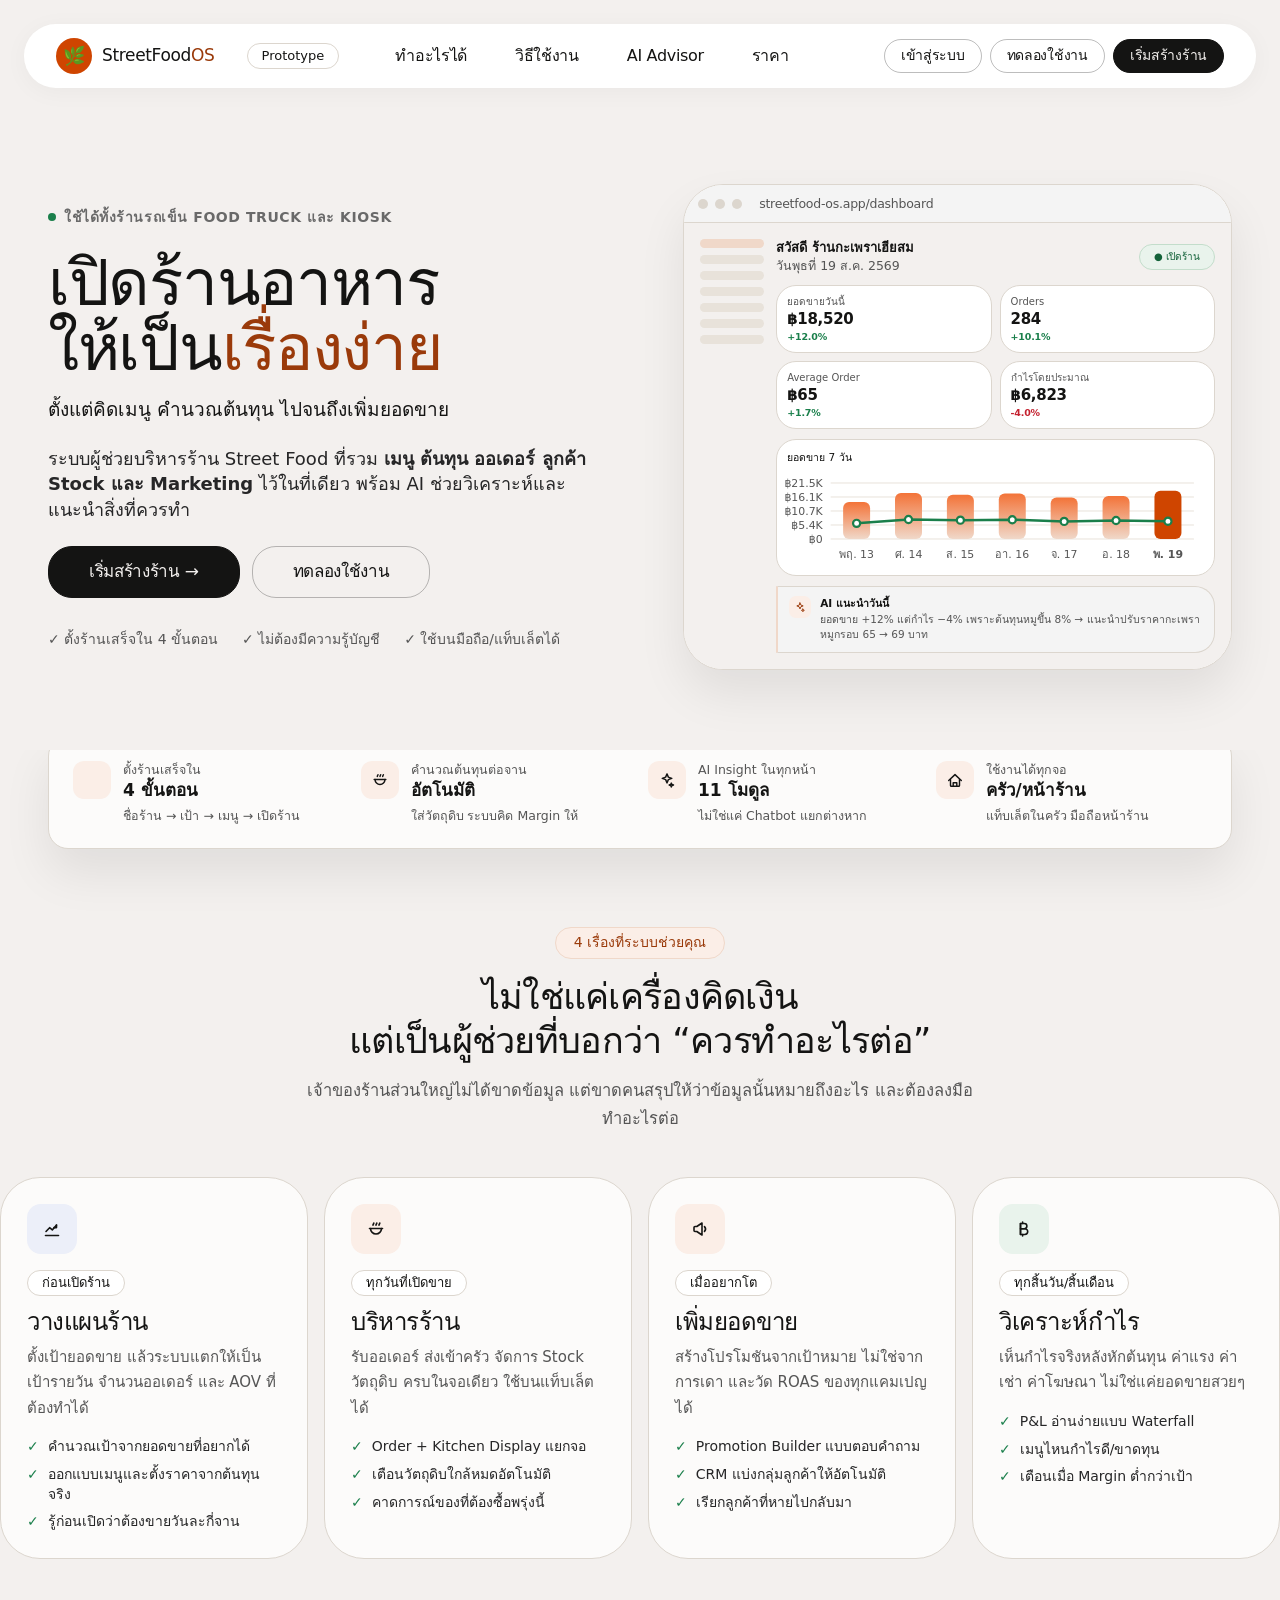
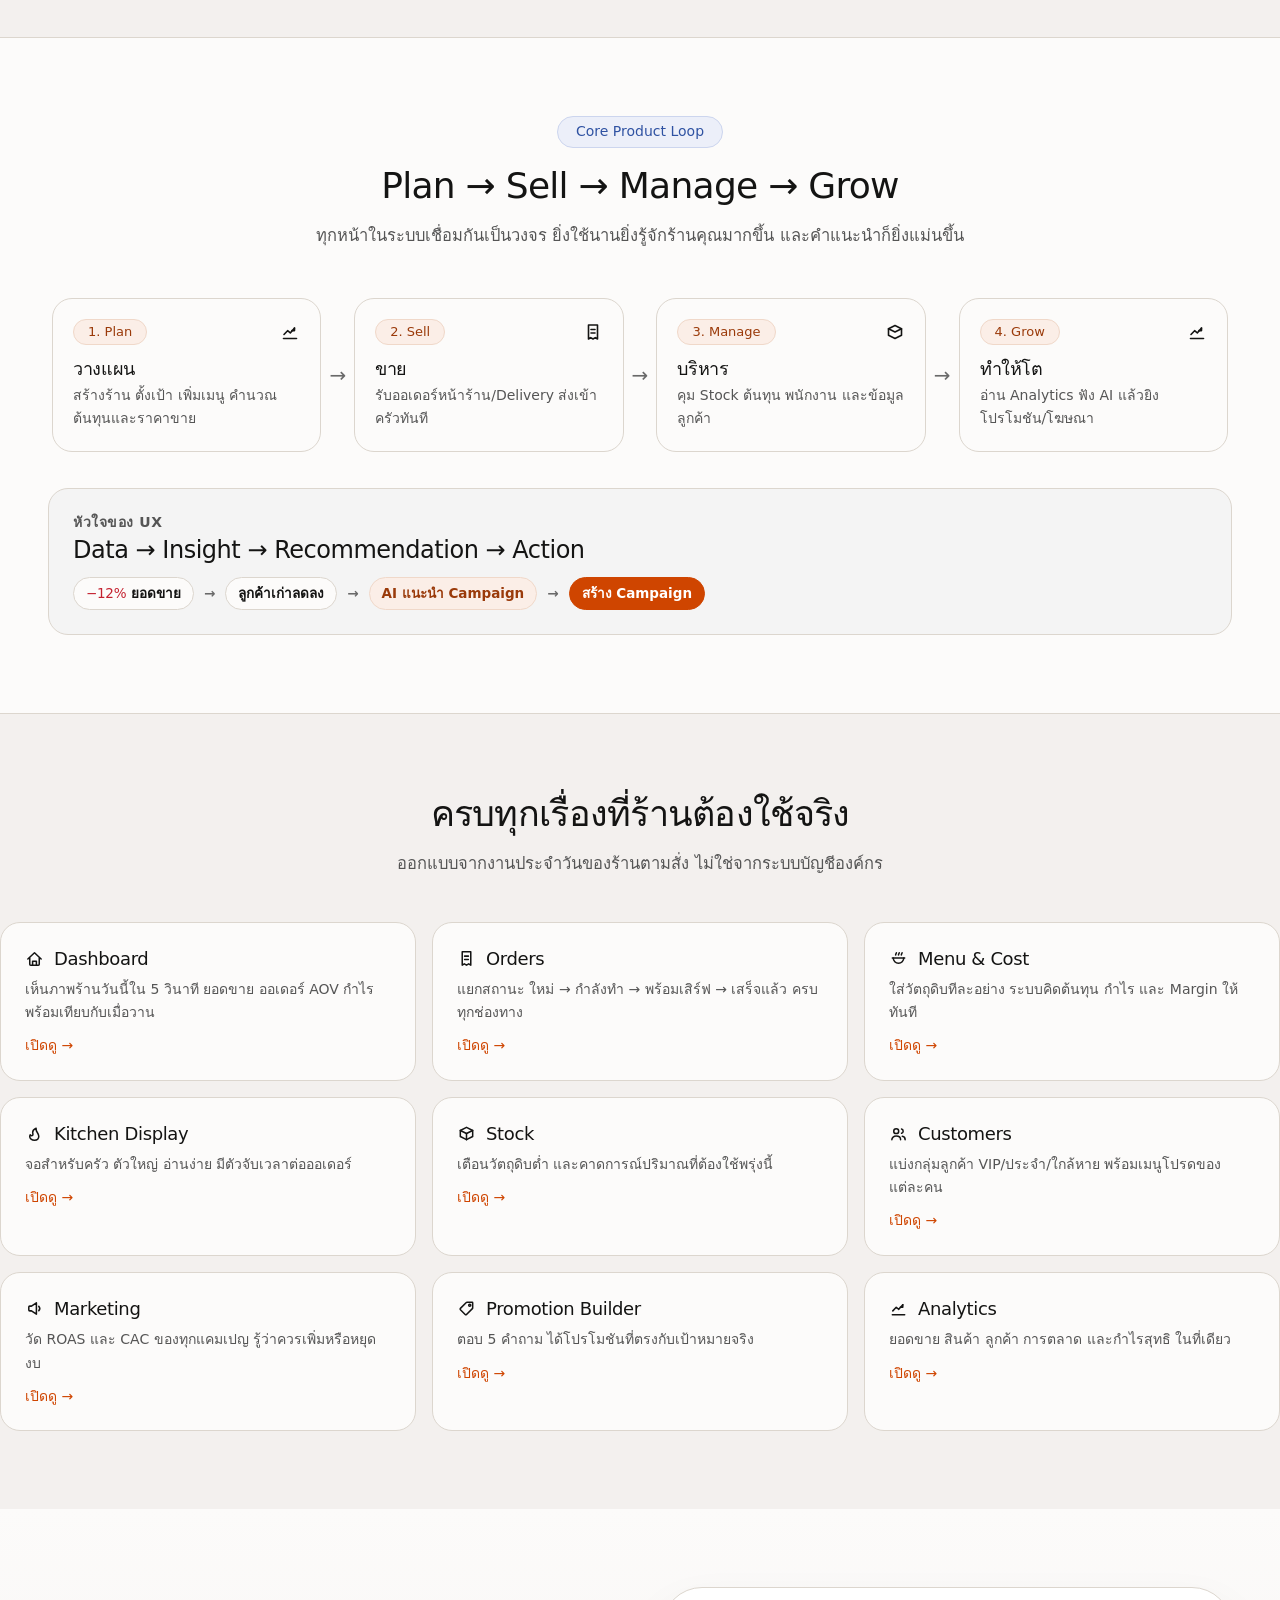
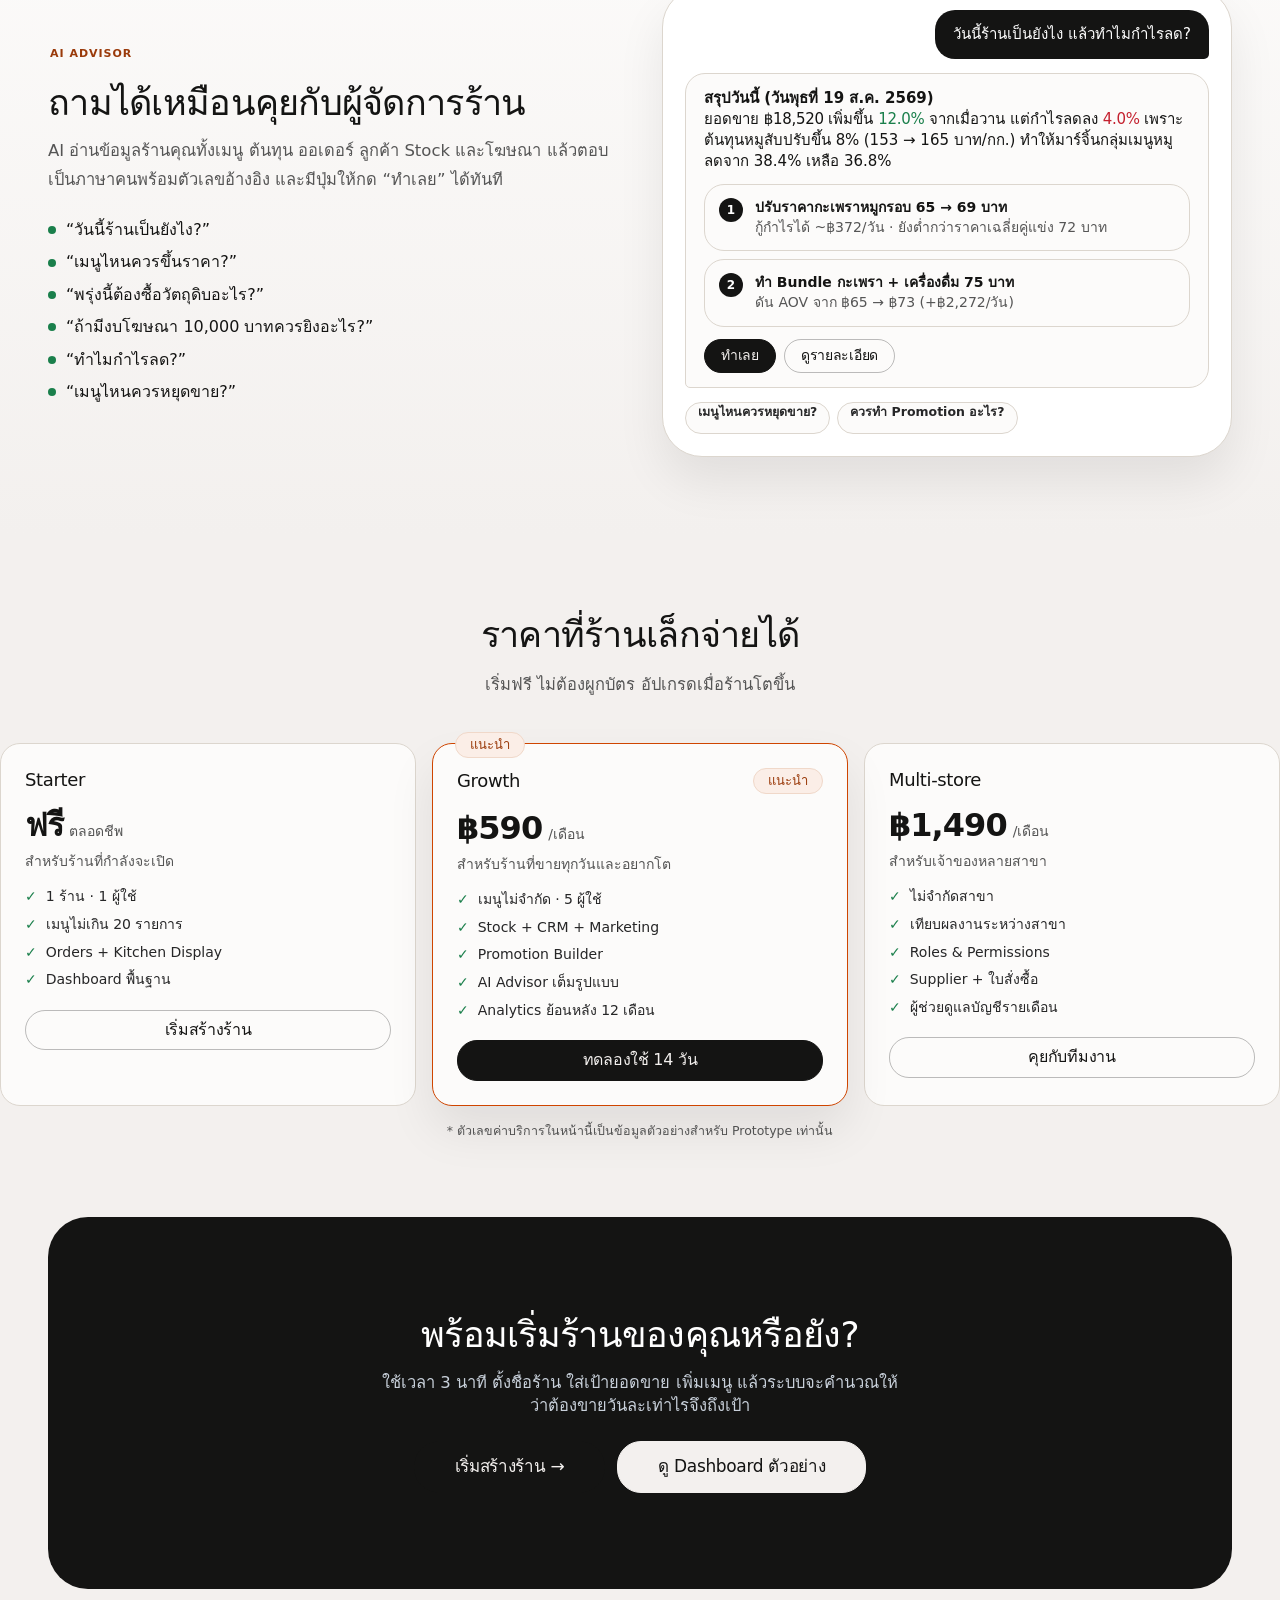
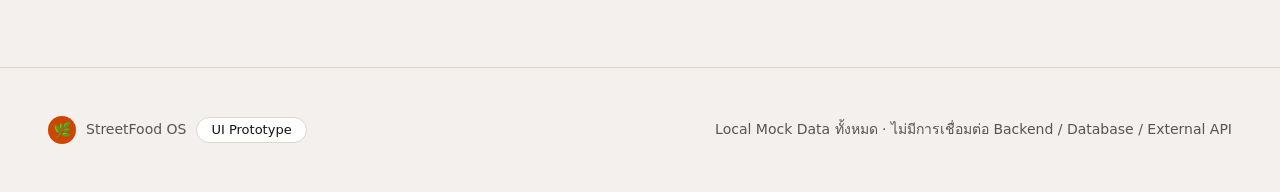
==== commit 29b53449: "Re-skin the whole product on the Mastercard-inspired design system Applies docs/DESIGN-mastercard.md" ====
--- a/index.html
+++ b/index.html
@@ -56,7 +56,7 @@
  ]
 }
 </script>
-<link rel="stylesheet" href="assets/css/styles.css?v=20260819b">
+<link rel="stylesheet" href="assets/css/styles.css?v=20260820i">
 <link rel="icon" href="data:image/svg+xml,<svg xmlns='http://www.w3.org/2000/svg' viewBox='0 0 32 32'><text y='26' font-size='26'>🌿</text></svg>">
 </head>
 <body>
@@ -222,9 +222,9 @@
   </div>
 </footer>
 
-<script src="assets/js/data.js?v=20260819b"></script>
-<script src="assets/js/icons.js?v=20260819b"></script>
-<script src="assets/js/ui.js?v=20260819b"></script>
-<script src="assets/js/landing.js?v=20260819b"></script>
+<script src="assets/js/data.js?v=20260820i"></script>
+<script src="assets/js/icons.js?v=20260820i"></script>
+<script src="assets/js/ui.js?v=20260820i"></script>
+<script src="assets/js/landing.js?v=20260820i"></script>
 </body>
 </html>
--- a/assets/css/styles.css
+++ b/assets/css/styles.css
@@ -27,51 +27,88 @@
    ============================================================ */
 
 :root{
-  /* Surfaces */
-  --bg:#f5f6f8;
-  --bg-2:#eef0f4;
-  --surface:#ffffff;
-  --surface-2:#fafbfc;
-  --line:#e5e8ed;
-  --line-2:#eff1f5;
-
-  /* Ink */
-  --ink:#101820;
-  --ink-2:#3d4653;
-  --muted:#6d7685;
-  --muted-2:#98a1ae;
-
-  /* Brand — warm street-food orange */
-  --brand:#ff6a2b;
-  --brand-2:#f04e12;
-  --brand-ink:#b93b0b;
-  --brand-soft:#fff2ec;
-  --brand-line:#ffd9c8;
-
-  /* Semantic — ค่า *-ink ใช้กับ "ข้อความ" (ผ่าน WCAG AA >= 4.5:1 บนพื้นขาว)
-     ส่วนค่าปกติใช้กับพื้นหลัง/แถบ/จุด/กราฟ ซึ่งไม่ต้องผ่านเกณฑ์ข้อความ */
-  --good:#0a8557;   --good-soft:#e8f8f1; --good-line:#bdead9; --good-ink:#07724d;
-  --warn:#d98307;   --warn-soft:#fff6e6; --warn-line:#f7dfae; --warn-ink:#9a5c06;
-  --bad:#dc2f45;    --bad-soft:#fdedef;  --bad-line:#f6c9cf;
-  --info:#2f6bff;   --info-soft:#eef3ff; --info-line:#cfdcff;
-  --ai:#6d51f5;     --ai-soft:#f2effe;   --ai-line:#dbd2fd;
-
-  /* Chart series */
-  --c1:#ff6a2b; --c2:#2f6bff; --c3:#0f9f6e; --c4:#6d51f5; --c5:#d98307; --c6:#0ea5b7;
-
-  /* Shape */
-  --r-sm:6px; --r:10px; --r-lg:14px; --r-xl:18px; --r-pill:999px;
-  --sh-1:0 1px 2px rgba(16,24,32,.04);
-  --sh-2:0 2px 6px rgba(16,24,32,.06), 0 8px 24px rgba(16,24,32,.06);
-  --sh-3:0 12px 32px rgba(16,24,32,.12), 0 2px 8px rgba(16,24,32,.08);
-  --sh-brand:0 8px 24px rgba(255,106,43,.28);
-
-  /* Layout */
-  --sidebar:260px;
+  /* ════════════════════════════════════════════════════════════
+     Design System: Mastercard-inspired (DESIGN-mastercard.md)
+     ------------------------------------------------------------
+     สามพื้นผิวไล่จังหวะหน้า: canvas cream → lifted cream → ink
+     รูปทรง: 20px (ปุ่ม) · 40px (เฮโร/คอนเทนเนอร์ใหญ่) · 999px (แคปซูล)
+     เอกสารระบุให้เลี่ยงช่วง 8–16px เพราะ "อ่านว่าเทมเพลตทั่วไป"
+
+     ข้อที่ปรับจากเอกสารอย่างมีเหตุผล (บันทึกไว้เพื่อให้ตรวจย้อนได้):
+     · เอกสารเขียนเองว่าปรัชญา whitespace ของมันคือ "ตรงข้ามกับ dashboard
+       ที่หนาแน่น" — หน้า Orders/Kitchen/Stock ของเราเป็น dashboard ที่ใช้งาน
+       ตอนยืนขายของ จึงรับ "สี ตัวอักษร มุมโค้ง เงา eyebrow" มาทั้งหมด
+       แต่คงความหนาแน่นของตารางและรายการไว้ ไม่ใส่ whitespace แบบนิตยสาร
+     · ฟอนต์ MarkForMC เป็นลิขสิทธิ์เฉพาะ และแอปนี้เป็นภาษาไทย
+       Sofia Sans ที่เอกสารแนะนำไม่มีอักษรไทย จึงคง Noto Sans Thai ไว้สำหรับไทย
+       และใช้ Inter (ตัวสำรองที่เอกสารระบุ) กับตัวเลข/ละติน
+       สิ่งที่รักษาไว้ตามเอกสาร: น้ำหนัก 450 ในเนื้อความ และ tracking -2% ในหัวข้อ
+     · เอกสารไม่ได้กำหนดสี good/warn/bad (เป็นหน้าการตลาด ไม่มีสถานะระบบ)
+       จึงตั้งเพิ่มให้เข้าโทนอุ่นและผ่าน WCAG AA ทุกค่าเมื่อใช้เป็นตัวอักษร
+     ════════════════════════════════════════════════════════════ */
+
+  /* Surfaces — สามโทนตามเอกสาร ไม่มีขาวล้วนเป็นพื้นหน้า */
+  --bg:#f3f0ee;          /* Canvas Cream */
+  --bg-2:#e8e2da;        /* whisper cream — ใช้แทนพื้นเทาอ่อนเดิม */
+  --surface:#fcfbfa;     /* Lifted Cream — พื้นการ์ด */
+  --surface-2:#f4f4f4;   /* Soft Bone */
+  --white:#ffffff;       /* สงวนไว้: nav pill, modal, satellite CTA */
+  --line:#dcd6ce;
+  --line-2:#e8e2da;
+
+  /* Ink & neutrals */
+  --ink:#141413;         /* Ink Black — หัวข้อ เนื้อความ ปุ่มหลัก พื้น footer */
+  --ink-2:#262627;       /* Charcoal */
+  --muted:#555555;       /* Granite — ใช้กับข้อความรอง (บน cream ได้ 5.6:1) */
+  --muted-2:#696969;     /* Slate Gray — ป้ายกำกับ/ไอคอน ไม่ใช้กับเนื้อความยาว */
+  --whisper:#d1cdc7;     /* Dust Taupe — ข้อความจาง/สถานะว่าง */
+
+  /* Signal Orange — เอกสารสงวนไว้สำหรับ "ความยินยอม/กฎหมาย" เท่านั้น
+     ปุ่มหลักของหน้าเว็บจึงเป็น Ink Pill ไม่ใช่สีส้ม */
+  --brand:#cf4500;       /* Signal Orange — พื้นปุ่มยินยอม (ตัวอักษรขาว 4.65:1) */
+  --brand-2:#b03a00;
+  --brand-ink:#9a3a0a;   /* Clay Brown — เมื่อสีส้มต้องเป็น "ตัวอักษร" (6.2:1) */
+  --brand-soft:#fbeee7;
+  --brand-line:#f0d8c9;
+  --accent:#f37338;      /* Light Signal Orange — เส้นโคจร/จุด eyebrow/ตัวชี้ */
+
+  /* Semantic — ส่วนขยาย (เอกสารไม่ได้กำหนด) · ค่า *-ink ผ่าน AA บน cream */
+  --good:#1a7f4b;   --good-soft:#e9f3ec; --good-line:#c3ddcb; --good-ink:#136239;
+  --warn:#b06d05;   --warn-soft:#fbf1e2; --warn-line:#eddbb8; --warn-ink:#7d4d04;
+  --bad:#c4212f;    --bad-soft:#fbeaec;  --bad-line:#eec8cc;  --bad-ink:#a01824;
+  --info:#3860be;   --info-soft:#eceff9; --info-line:#ccd5ee; --info-ink:#2f52a2;  /* Link Blue */
+  --ai:#9a3a0a;     --ai-soft:#fbeee7;   --ai-line:#f0d8c9;
+
+  /* Chart series — เริ่มจาก accent แล้วไล่ไปโทนที่แยกกันได้ */
+  --c1:#cf4500; --c2:#3860be; --c3:#1a7f4b; --c4:#b06d05; --c5:#696969; --c6:#0e7490;
+
+  /* Shape — 20 / 40 / 999 ตามเอกสาร (เลี่ยงช่วง 8–16) */
+  --r-sm:6px;            /* ชิปจิ๋วเท่านั้น */
+  --r:20px;              /* ปุ่มและช่องกรอก */
+  --r-lg:20px;           /* การ์ด */
+  --r-xl:40px;           /* คอนเทนเนอร์ใหญ่ เฮโร โมดัล */
+  --r-pill:999px;
+
+  /* Elevation — เงาเป็น "เบาะอากาศ" กระจายกว้าง ทึบต่ำ ไม่มีเงาคมสั้น */
+  --sh-1:none;                                         /* ระดับ 0 = ค่าเริ่มต้น */
+  --sh-nav:0 4px 24px rgba(0,0,0,.04);                 /* ระดับ 1 — nav pill */
+  --sh-2:0 24px 48px rgba(0,0,0,.08);                  /* ระดับ 2 — การ์ดยกตัว */
+  --sh-3:0 70px 110px rgba(0,0,0,.25);                 /* ระดับ 3 — ใช้น้อยมาก */
+  --sh-brand:none;
+
+  /* Sidebar = พื้นผิว ink ตามจังหวะ cream → lifted → ink */
+  --sb-bg:#141413;
+  --sb-line:rgba(255,255,255,.14);
+  --sb-ink:#f3f0ee;
+  --sb-muted:#a5a19c;
+  --sb-hover:rgba(255,255,255,.07);
+
+  /* Layout — base 8px, สเกล 8/16/24/32/48/64/96/128 */
+  --sidebar:256px;
   --topbar:64px;
-  --maxw:1440px;
-
-  /* ฟอนต์แรกคือไฟล์ที่ self-host · ที่เหลือคือฟอนต์ไทยที่ติดมากับ OS (กันกรณีโหลดไฟล์ไม่ได้) */
+  --maxw:1280px;
+
+  /* ตัวอักษร: ไทยใช้ Noto Sans Thai · ตัวเลข/ละตินใช้ Inter (ตัวสำรองที่เอกสารระบุ) */
   --f-thai:"Noto Sans Thai","Sarabun","IBM Plex Sans Thai","Leelawadee UI","Thonburi",
            -apple-system,BlinkMacSystemFont,system-ui,"Segoe UI","Helvetica Neue",sans-serif;
   --f-num:"Inter",system-ui,-apple-system,BlinkMacSystemFont,"Segoe UI",Roboto,"Helvetica Neue",sans-serif;
@@ -84,8 +121,11 @@
   font-family:var(--f-thai);
   background:var(--bg);
   color:var(--ink);
-  font-size:15px;
-  line-height:1.6;
+  /* น้ำหนัก 450 คือลายเซ็นของระบบนี้ — อ่อนกว่า 500 แต่แน่นกว่า 400
+     ฟอนต์ที่ self-host เป็น variable (400–800) จึงได้ 450 จริง ไม่ใช่ปัดเป็น 400 */
+  font-weight:450;
+  font-size:16px;
+  line-height:1.4;
   -webkit-font-smoothing:antialiased;
   text-rendering:optimizeLegibility;
 }
@@ -98,18 +138,32 @@
 :focus-visible{outline:2px solid var(--brand);outline-offset:2px;border-radius:6px}
 
 /* ---------- Typography ---------- */
-h1,h2,h3,h4,h5{margin:0;line-height:1.28;font-weight:800;letter-spacing:-.01em}
-h1{font-size:clamp(30px,5vw,52px);letter-spacing:-.03em}
-h2{font-size:clamp(23px,3.2vw,34px);letter-spacing:-.02em}
-h3{font-size:19px}
-h4{font-size:16px}
+/* หัวข้อ: น้ำหนัก 500 + tracking -2% · line-height แน่นลงเมื่อขนาดใหญ่ขึ้น
+   (H1 = 1:1, H3 = 1.2, เนื้อความ = 1.4) */
+h1,h2,h3,h4,h5{margin:0;font-weight:500;letter-spacing:-.02em}
+h1{font-size:clamp(40px,5.6vw,64px);line-height:1.02}
+h2{font-size:clamp(28px,3.4vw,36px);line-height:1.22}
+h3{font-size:24px;line-height:1.2}
+h4{font-size:18px;line-height:1.3}
+h5{font-size:14px;font-weight:700;letter-spacing:.04em;line-height:1}
 p{margin:0}
-.num{font-family:var(--f-num);font-variant-numeric:tabular-nums;letter-spacing:-.02em;font-feature-settings:"tnum"}
-.t-xs{font-size:12px}.t-sm{font-size:13px}.t-md{font-size:14px}.t-lg{font-size:17px}
+.num{font-family:var(--f-num);font-variant-numeric:tabular-nums;letter-spacing:-.02em;
+  font-feature-settings:"tnum";font-weight:500}
+.t-xs{font-size:12.5px}.t-sm{font-size:14px}.t-md{font-size:15px}.t-lg{font-size:18px}
 .muted{color:var(--muted)}
 .muted-2{color:#6b7480} /* ข้อความ: ต้องผ่าน AA — token --muted-2 คงไว้สำหรับจุด/เส้น/ไอคอน */
-.b6{font-weight:600}.b7{font-weight:700}.b8{font-weight:800}
-.up{text-transform:uppercase;letter-spacing:.08em;font-size:11px;font-weight:700}
+/* ระบบนี้ใช้แค่ 450 (เนื้อความ) · 500 (หัวข้อ/ปุ่ม) · 700 (eyebrow/ตัวเน้น) */
+.b6{font-weight:500}.b7{font-weight:500}.b8{font-weight:700}
+.up{text-transform:uppercase;letter-spacing:.04em;font-size:14px;font-weight:700}
+
+/* Eyebrow — ฉลากหมวดของระบบนี้: จุด accent + ตัวพิมพ์ใหญ่ 14px/700/+4%
+   เอกสารย้ำว่า "ห้ามลืมจุดนำหน้า มันคือเอกลักษณ์" และห้ามใช้ตัวพิมพ์ใหญ่
+   ที่ขนาดใหญ่กว่า 14px ที่ใดอีก */
+.eyebrow{display:inline-flex;align-items:center;gap:8px;font-size:14px;font-weight:700;
+  letter-spacing:.04em;text-transform:uppercase;color:var(--muted-2);line-height:1}
+/* เติมจุดให้เฉพาะกรณีที่ markup ยังไม่มีจุดของตัวเอง — บางที่ใช้ .dot dot-live
+   ที่กระพริบเพื่อสื่อสถานะ ถ้าเติมซ้ำจะได้จุดสองจุด */
+.eyebrow:not(:has(.dot))::before{content:"";width:7px;height:7px;border-radius:50%;background:var(--accent);flex:none}
 .ctr{text-align:center}.right{text-align:right}
 .nowrap{white-space:nowrap}
 .tnum{font-variant-numeric:tabular-nums}
@@ -145,54 +199,71 @@
 .skip-link:focus{top:0}
 
 /* ---------- Buttons ---------- */
+/* ปุ่มคือเครื่องมือ ไม่ใช่ของประดับ — เหลี่ยม พื้นทึบ ไม่ยกลอยตอน hover
+   (การยกลอย + เงาเรืองแสงคือลายเซ็นของเทมเพลตสำเร็จรูป) */
+/* ปุ่มรอง (ค่าเริ่มต้น) = Outlined Pill: พื้นขาว ขอบหมึก 1.5px รัศมี 20px
+   ปุ่มหลัก = Ink Pill: พื้นหมึก ตัวอักษรสี cream ไม่ใช่ขาวล้วน
+   สีส้ม Signal สงวนไว้ให้ .btn-consent เท่านั้นตามกฎของระบบ */
 .btn{
   display:inline-flex;align-items:center;justify-content:center;gap:8px;
-  height:42px;padding:0 18px;border-radius:var(--r-pill);
-  font-weight:700;font-size:14.5px;white-space:nowrap;
-  border:1px solid transparent;background:var(--surface);color:var(--ink);
-  box-shadow:var(--sh-1);transition:transform .12s ease,box-shadow .18s ease,background .18s ease,border-color .18s ease;
-}
-.btn:hover{transform:translateY(-1px);box-shadow:var(--sh-2)}
-.btn:active{transform:translateY(0)}
-.btn-primary{background:linear-gradient(180deg,var(--brand),var(--brand-2));color:#fff;box-shadow:var(--sh-brand)}
-.btn-primary:hover{box-shadow:0 12px 30px rgba(255,106,43,.36)}
-.btn-dark{background:var(--ink);color:#fff}
-.btn-ghost{background:transparent;border-color:var(--line);box-shadow:none}
-.btn-ghost:hover{background:var(--surface);border-color:var(--muted-2)}
-.btn-soft{background:var(--bg-2);border-color:var(--line);box-shadow:none}
-.btn-ai{background:var(--ink);color:#fff}
+  min-height:40px;padding:8px 24px;border-radius:var(--r);
+  font-weight:450;font-size:16px;letter-spacing:-.02em;white-space:nowrap;
+  border:1.5px solid var(--ink);background:var(--white);color:var(--ink);
+  transition:background .16s ease,color .16s ease,border-color .16s ease;
+}
+.btn:hover{background:var(--bg-2)}
+.btn:active{transform:scale(.985)}
+.btn-primary{background:var(--ink);border-color:var(--ink);color:var(--bg);font-weight:500}
+.btn-primary:hover{background:#000;border-color:#000}
+/* ปุ่มความยินยอม/กฎหมาย — ที่เดียวที่ใช้ Signal Orange ได้ */
+.btn-consent{background:var(--brand);border-color:var(--brand);color:#fff;border-radius:24px}
+.btn-consent:hover{background:var(--brand-2);border-color:var(--brand-2)}
+.btn-dark{background:var(--ink);border-color:var(--ink);color:var(--bg)}
+.btn-ghost{background:transparent;border-color:rgba(20,20,19,.28)}
+.btn-ghost:hover{background:var(--white);border-color:var(--ink)}
+.btn-soft{background:var(--bg-2);border-color:var(--bg-2)}
+.btn-soft:hover{background:var(--line);border-color:var(--line)}
+.btn-ai{background:var(--ink);border-color:var(--ink);color:var(--bg)}
 .btn-ai:hover{background:#000}
-.btn-good{background:var(--good);color:#fff}
-.btn-bad{background:var(--bad);color:#fff}
-.btn-white{background:#fff;color:var(--ink)}
-.btn-lg{height:52px;padding:0 26px;font-size:16px}
-.btn-sm{height:34px;padding:0 13px;font-size:13.5px;border-radius:var(--r-pill)}
-.btn-xs{height:28px;padding:0 10px;font-size:12.5px;font-weight:700;border-radius:8px}
+.btn-good{background:var(--good);border-color:var(--good);color:#fff}
+.btn-bad{background:var(--bad);border-color:var(--bad);color:#fff}
+.btn-white{background:var(--white);border-color:var(--white);color:var(--ink)}
+.btn-lg{min-height:52px;padding:12px 40px;font-size:17px;border-radius:24px}
+.btn-sm{min-height:34px;padding:5px 16px;font-size:14px}
+.btn-xs{min-height:28px;padding:3px 12px;font-size:13px;border-width:1px}
 .btn-block{width:100%}
-.btn-icon{width:38px;height:38px;padding:0;border-radius:11px;background:transparent;border:1px solid var(--line);box-shadow:none}
-.btn-icon:hover{background:var(--surface-2)}
+/* ปุ่มไอคอนเป็นวงกลมสมบูรณ์ตามระบบ (ไม่ใช่สี่เหลี่ยมมุมมน) */
+.btn-icon{width:40px;height:40px;min-height:40px;padding:0;border-radius:50%;
+  background:transparent;border:1px solid rgba(20,20,19,.22)}
+.btn-icon:hover{background:var(--white);border-color:var(--ink)}
 .btn[disabled]{opacity:.45;pointer-events:none}
 
 /* ---------- Cards ---------- */
-.card{background:var(--surface);border:1px solid var(--line);border-radius:var(--r-lg);box-shadow:var(--sh-1)}
-.card-p{padding:20px}
-.card-h{padding:16px 20px;border-bottom:1px solid var(--line-2);display:flex;align-items:center;justify-content:space-between;gap:12px}
-.card-b{padding:20px}
-.card-f{padding:14px 20px;border-top:1px solid var(--line-2);background:var(--surface-2);border-radius:0 0 var(--r-lg) var(--r-lg)}
-.card-hover{transition:transform .15s ease,box-shadow .2s ease,border-color .2s ease}
-.card-hover:hover{transform:translateY(-2px);box-shadow:var(--sh-2);border-color:var(--muted-2)}
-.tile{background:var(--surface);border:1px solid var(--line);border-radius:var(--r);padding:14px}
+/* การ์ด: พื้น lifted cream บน canvas cream · ระดับความสูง 0 เป็นค่าเริ่มต้น
+   (เอกสาร: "95% ของพื้นผิววางบน canvas ตรง ๆ") เส้นขอบทำหน้าที่คั่น */
+.card{background:var(--surface);border:1px solid var(--line);border-radius:var(--r-lg)}
+.card-p{padding:24px}
+.card-h{padding:20px 24px;border-bottom:1px solid var(--line-2);display:flex;align-items:center;justify-content:space-between;gap:12px}
+.card-b{padding:24px}
+.card-f{padding:16px 24px;border-top:1px solid var(--line-2);background:var(--surface-2);border-radius:0 0 var(--r-lg) var(--r-lg)}
+/* ยกตัวด้วยเงาระดับ 2 ที่กระจาย 48px ทึบ 8% — "เบาะอากาศ" ไม่ใช่เงาทิศทาง */
+.card-hover{transition:box-shadow .22s ease,transform .22s ease}
+.card-hover:hover{box-shadow:var(--sh-2);transform:translateY(-2px)}
+.card-raise{box-shadow:var(--sh-2)}
+.tile{background:var(--white);border:1px solid var(--line);border-radius:var(--r);padding:16px 20px}
 
 /* ---------- Badges / pills ---------- */
-.badge{display:inline-flex;align-items:center;gap:5px;height:24px;padding:0 10px;border-radius:var(--r-pill);
-  font-size:12px;font-weight:700;background:var(--bg-2);color:var(--ink-2);border:1px solid var(--line);white-space:nowrap}
-.badge-good{background:var(--good-soft);color:#0a7a54;border-color:var(--good-line)}
-.badge-warn{background:var(--warn-soft);color:#a9640a;border-color:var(--warn-line)}
-.badge-bad{background:var(--bad-soft);color:#b8232f;border-color:var(--bad-line)}
-.badge-info{background:var(--info-soft);color:#1f4fd8;border-color:var(--info-line)}
+/* ชิป/ป้าย = แคปซูลเต็ม 999px ตามระบบ · ตัวอักษรใช้ค่า *-ink ที่ผ่าน AA */
+.badge{display:inline-flex;align-items:center;gap:6px;min-height:26px;padding:3px 14px;border-radius:var(--r-pill);
+  font-size:13px;font-weight:500;background:var(--white);color:var(--ink);border:1px solid var(--line);white-space:nowrap}
+.badge-good{background:var(--good-soft);color:var(--good-ink);border-color:var(--good-line)}
+.badge-warn{background:var(--warn-soft);color:var(--warn-ink);border-color:var(--warn-line)}
+.badge-bad{background:var(--bad-soft);color:var(--bad-ink);border-color:var(--bad-line)}
+.badge-info{background:var(--info-soft);color:var(--info-ink);border-color:var(--info-line)}
 .badge-brand{background:var(--brand-soft);color:var(--brand-ink);border-color:var(--brand-line)}
 .badge-ai{background:var(--brand-soft);color:var(--brand-ink);border-color:var(--brand-line)}
-.badge-lg{height:30px;padding:0 13px;font-size:13px}
+.badge-ink{background:var(--ink);color:var(--bg);border-color:var(--ink)}
+.badge-lg{min-height:32px;padding:5px 18px;font-size:14px}
 .dot{width:8px;height:8px;border-radius:50%;background:var(--muted-2);flex:none}
 .dot-good{background:var(--good)}.dot-warn{background:var(--warn)}.dot-bad{background:var(--bad)}
 .dot-live{background:var(--good);box-shadow:0 0 0 0 rgba(15,159,110,.6);animation:pulse 2s infinite}
@@ -203,77 +274,88 @@
 
 /* ---------- Forms ---------- */
 .field{display:flex;flex-direction:column;gap:7px}
-.label{font-size:13.5px;font-weight:700;color:var(--ink-2)}
-.hint{font-size:12.5px;color:var(--muted)}
+.label{font-size:14px;font-weight:700;color:var(--ink)}
+.hint{font-size:13px;color:var(--muted)}
+/* ช่องกรอกเป็นแคปซูล พื้นขาว ขอบหมึกจาง — ตามสเปกช่องค้นหาของระบบ
+   (textarea คงมุม 20px เพราะแคปซูลกับข้อความหลายบรรทัดใช้ร่วมกันไม่ได้) */
 .input,.select,.textarea{
-  width:100%;height:46px;padding:0 14px;border-radius:var(--r);
-  background:var(--surface);border:1.5px solid var(--line);
-  transition:border-color .15s ease,box-shadow .15s ease;font-size:15px;
-}
-.textarea{height:auto;padding:12px 14px;min-height:88px;resize:vertical;line-height:1.55}
-.input:focus,.select:focus,.textarea:focus{outline:none;border-color:var(--brand);box-shadow:0 0 0 4px var(--brand-soft)}
+  width:100%;height:48px;padding:12px 24px;border-radius:var(--r-pill);
+  background:var(--white);border:1px solid rgba(20,20,19,.5);color:var(--ink);
+  transition:border-color .15s ease;font-size:16px;font-weight:450;
+}
+.textarea{height:auto;border-radius:var(--r);min-height:96px;resize:vertical;line-height:1.4}
+.input::placeholder,.textarea::placeholder{color:var(--muted-2)}
+.input:focus,.select:focus,.textarea:focus{outline:none;border-color:var(--ink);border-width:1.5px}
 .select{appearance:none;background-image:url("data:image/svg+xml;utf8,<svg xmlns='http://www.w3.org/2000/svg' width='16' height='16' fill='none' stroke='%236d7685' stroke-width='2' stroke-linecap='round'><path d='M4 6l4 4 4-4'/></svg>");
   background-repeat:no-repeat;background-position:right 14px center;padding-right:38px}
-.input-sm{height:38px;font-size:14px;padding:0 11px}
+.input-sm{height:40px;font-size:15px;padding:8px 18px}
 .input-prefix{position:relative}
-.input-prefix .input{padding-left:34px}
-.input-prefix span{position:absolute;left:13px;top:50%;transform:translateY(-50%);color:var(--muted);font-weight:700}
+.input-prefix .input{padding-left:40px}
+.input-prefix span{position:absolute;left:20px;top:50%;transform:translateY(-50%);color:var(--muted);font-weight:500}
 
 .choice{
-  display:flex;align-items:center;gap:11px;padding:14px;border-radius:var(--r);
-  border:1.5px solid var(--line);background:var(--surface);cursor:pointer;text-align:left;
-  transition:all .15s ease;width:100%;
-}
-.choice:hover{border-color:var(--brand-line);background:var(--brand-soft)}
-.choice.on{border-color:var(--brand);background:var(--brand-soft);box-shadow:0 0 0 3px rgba(255,106,43,.1)}
-.choice .ci{width:40px;height:40px;flex:none;border-radius:11px;display:grid;place-items:center;background:var(--bg-2);font-size:19px}
-.choice.on .ci{background:#fff}
+  display:flex;align-items:center;gap:14px;padding:16px 20px;border-radius:var(--r);
+  border:1.5px solid var(--line);background:var(--white);cursor:pointer;text-align:left;
+  transition:border-color .16s ease,box-shadow .16s ease;width:100%;
+}
+.choice:hover{border-color:var(--ink)}
+.choice.on{border-color:var(--ink);box-shadow:var(--sh-2)}
+/* ไอคอนในตัวเลือกเป็นวงกลม — ระบบนี้ครอบภาพ/ไอคอนเป็นวงกลมเสมอ */
+.choice .ci{width:44px;height:44px;flex:none;border-radius:50%;display:grid;place-items:center;
+  background:var(--bg-2);color:var(--ink);font-size:19px}
+.choice.on .ci{background:var(--ink);color:var(--bg)}
 .choice-c{flex-direction:column;align-items:flex-start;gap:8px}
 
 .switch{position:relative;width:44px;height:26px;border-radius:var(--r-pill);background:var(--line);
   transition:background .18s ease;flex:none;cursor:pointer;border:none}
 .switch::after{content:"";position:absolute;top:3px;left:3px;width:20px;height:20px;border-radius:50%;
   background:#fff;box-shadow:var(--sh-1);transition:transform .18s ease}
-.switch.on{background:var(--good)}
+.switch.on{background:var(--ink)}
 .switch.on::after{transform:translateX(18px)}
 
 /* ---------- Tables ---------- */
-.tbl{width:100%;font-size:14px}
+/* ตารางคงความหนาแน่นไว้ (หน้าใช้งานจริง ไม่ใช่หน้าโปรโมต)
+   แต่หัวตารางใช้สเกล eyebrow ของระบบ และเส้นคั่นเป็นเส้นบาง ไม่ใช้เงา */
+.tbl{width:100%;font-size:15px;font-weight:450}
 .tbl th{
-  text-align:left;padding:11px 14px;font-size:11.5px;font-weight:800;letter-spacing:.05em;
-  text-transform:uppercase;color:var(--muted);border-bottom:1px solid var(--line);background:var(--surface-2);
+  text-align:left;padding:12px 16px;font-size:12.5px;font-weight:700;letter-spacing:.03em;
+  color:var(--muted-2);border-bottom:1px solid var(--line);background:var(--surface-2);
   white-space:nowrap;position:sticky;top:0;z-index:1;
 }
-.tbl td{padding:13px 14px;border-bottom:1px solid var(--line-2);vertical-align:middle}
+.tbl td{padding:14px 16px;border-bottom:1px solid var(--line-2);vertical-align:middle}
 .tbl tbody tr:last-child td{border-bottom:none}
 .tbl tbody tr{transition:background .12s ease}
-.tbl tbody tr:hover{background:var(--surface-2)}
+.tbl tbody tr:hover{background:var(--white)}
 .tbl .r{text-align:right}
 .tbl-clickable tbody tr{cursor:pointer}
 
 /* ---------- Progress / meters ---------- */
 .bar{height:8px;border-radius:var(--r-pill);background:var(--bg-2);overflow:hidden}
-.bar > i{display:block;height:100%;border-radius:var(--r-pill);background:var(--brand);transition:width .5s cubic-bezier(.2,.8,.2,1)}
+.bar > i{display:block;height:100%;border-radius:var(--r-pill);background:var(--ink);transition:width .5s cubic-bezier(.2,.8,.2,1)}
 .bar-good > i{background:var(--good)}.bar-warn > i{background:var(--warn)}.bar-bad > i{background:var(--bad)}
 .bar-lg{height:12px}
 .stacked{display:flex;height:12px;border-radius:var(--r-pill);overflow:hidden;background:var(--bg-2)}
 .stacked > i{display:block;height:100%}
 
 /* ---------- Tabs / segmented ---------- */
+/* แถบสลับมุมมอง = แคปซูลซ้อนแคปซูล ตัวที่เลือกเป็น Ink Pill */
 .tabs{display:flex;gap:4px;background:var(--bg-2);padding:4px;border-radius:var(--r-pill);overflow-x:auto}
 .tabs button{
-  height:36px;padding:0 16px;border-radius:var(--r-pill);font-weight:700;font-size:13.5px;
-  color:var(--muted);white-space:nowrap;transition:all .15s ease;display:inline-flex;align-items:center;gap:7px;
+  min-height:36px;padding:6px 18px;border-radius:var(--r-pill);font-weight:450;font-size:15px;
+  color:var(--muted);white-space:nowrap;transition:background .16s,color .16s;display:inline-flex;align-items:center;gap:8px;
 }
 .tabs button:hover{color:var(--ink)}
-.tabs button.on{background:var(--surface);color:var(--ink);box-shadow:var(--sh-1)}
-.tabs button .n{font-size:11.5px;font-weight:800;background:var(--bg-2);padding:1px 6px;border-radius:var(--r-pill)}
-.tabs button.on .n{background:var(--brand-soft);color:var(--brand-ink)}
+.tabs button.on{background:var(--ink);color:var(--bg);font-weight:500}
+.tabs button .n{font-family:var(--f-num);font-size:13px;font-weight:500;background:var(--white);
+  padding:1px 8px;border-radius:var(--r-pill);color:var(--muted)}
+.tabs button.on .n{background:rgba(255,255,255,.18);color:var(--bg)}
 
 .underline-tabs{display:flex;gap:26px;border-bottom:1px solid var(--line);overflow-x:auto}
 .underline-tabs button{padding:12px 0;font-weight:700;color:var(--muted);border-bottom:2.5px solid transparent;
   margin-bottom:-1px;white-space:nowrap;font-size:14.5px}
-.underline-tabs button.on{color:var(--brand-ink);border-color:var(--brand)}
+.underline-tabs button.on{color:var(--ink);border-color:var(--ink)}
+.underline-tabs button{font-size:16px;font-weight:450}
+.underline-tabs button.on{font-weight:500}
 .underline-tabs button:hover{color:var(--ink)}
 
 /* ============================================================
@@ -281,35 +363,60 @@
    ============================================================ */
 .shell{display:flex;min-height:100vh}
 
+/* แถบข้าง = พื้นผิว ink ซึ่งเป็นโทนที่สามของระบบ (cream → lifted → ink)
+   ในเว็บต้นแบบ ink คือ footer; ในแอปที่ใช้งานทุกวันบทบาทเดียวกันคือแถบนำทาง */
 .sidebar{
-  width:var(--sidebar);flex:none;background:var(--surface);border-right:1px solid var(--line);
+  width:var(--sidebar);flex:none;background:var(--sb-bg);color:var(--sb-ink);
   display:flex;flex-direction:column;position:fixed;inset:0 auto 0 0;z-index:60;
 }
-.sb-brand{height:var(--topbar);padding:0 18px;display:flex;align-items:center;gap:10px;border-bottom:1px solid var(--line-2)}
-.logo{width:34px;height:34px;border-radius:10px;background:linear-gradient(135deg,var(--brand),var(--brand-2));
-  display:grid;place-items:center;font-size:18px;box-shadow:var(--sh-brand);flex:none}
-.logo-txt{font-weight:800;font-size:16.5px;letter-spacing:-.02em}
-.logo-txt span{color:var(--brand)}
-
-.sb-store{margin:14px 14px 6px;padding:11px 12px;border-radius:var(--r);background:var(--surface-2);
-  border:1px solid var(--line);display:flex;align-items:center;gap:10px;cursor:pointer;transition:all .15s}
-.sb-store:hover{border-color:var(--brand-line);background:var(--brand-soft)}
-.sb-store .av{width:34px;height:34px;border-radius:10px;background:var(--brand-soft);display:grid;place-items:center;font-size:17px;flex:none}
+.sb-brand{height:var(--topbar);padding:0 16px;display:flex;align-items:center;gap:10px;
+  border-bottom:1px solid var(--sb-line)}
+/* โลโก้เป็นวงกลม — ระบบนี้ครอบภาพเป็นวงกลมเสมอ ไม่ใช่สี่เหลี่ยมมุมมน */
+.logo{width:36px;height:36px;border-radius:50%;background:var(--brand);
+  display:grid;place-items:center;font-size:18px;flex:none}
+/* ค่าเริ่มต้นเป็นสีหมึก (ใช้บน nav pill ขาวของหน้า Landing)
+   แล้วกลับเป็น cream เฉพาะเมื่ออยู่ในแถบข้างสีเข้ม — เดิมตั้ง cream ไว้ตัวเดียว
+   ทำให้ชื่อแบรนด์บนหน้าแรกเป็น cream บนขาว = มองไม่เห็น */
+.logo-txt{font-weight:500;font-size:17px;letter-spacing:-.02em;color:var(--ink)}
+.logo-txt span{color:var(--brand-ink)}
+.sidebar .logo-txt{color:var(--sb-ink)}
+.sidebar .logo-txt span{color:var(--accent)}
+
+.sb-store{margin:16px 16px 8px;padding:12px 16px;border-radius:var(--r-pill);background:var(--sb-hover);
+  border:1px solid var(--sb-line);display:flex;align-items:center;gap:12px;cursor:pointer;
+  transition:border-color .15s,background .15s}
+.sb-store:hover{border-color:rgba(255,255,255,.4)}
+.sb-store b{color:var(--sb-ink)}
+.sb-store .t-xs,.sb-store .muted{color:var(--sb-muted)}
+.sb-store .av{width:34px;height:34px;border-radius:50%;background:rgba(255,255,255,.12);
+  display:grid;place-items:center;font-size:17px;flex:none}
 
 .sb-nav{flex:1;overflow-y:auto;padding:10px 12px 16px;display:flex;flex-direction:column;gap:2px}
-.sb-sec{font-size:10.5px;font-weight:800;letter-spacing:.1em;text-transform:uppercase;color:var(--muted-2);
-  padding:16px 10px 7px}
+/* หัวข้อหมวดในแถบข้างใช้สเกล eyebrow (14px/700/+4%) ตามระบบ
+   แต่ลดเหลือ 12px เพราะเป็นฉลากภายในเครื่องมือ ไม่ใช่ป้ายหมวดบนหน้าเว็บ */
+.sb-sec{font-size:12px;font-weight:700;letter-spacing:.03em;color:var(--sb-muted);
+  padding:20px 14px 8px}
+/* รายการนำทางเป็นแคปซูล
+   คลาสนี้ใช้สองที่: แถบข้างสีเข้ม และแท็บด้านข้างในการ์ดพื้นขาว (หน้า Settings)
+   ค่าเริ่มต้นจึงต้องเป็นสีสำหรับ "พื้นสว่าง" แล้วค่อยกลับสีเมื่ออยู่ใน .sidebar
+   (เดิมตั้งสีอ่อนเป็นค่าเริ่มต้น ทำให้แท็บในหน้า Settings เป็นเทาอ่อนบนขาว = 1.47:1) */
 .nav-i{
-  display:flex;align-items:center;gap:11px;padding:10px 11px;border-radius:11px;
-  font-weight:600;font-size:14.5px;color:var(--ink-2);transition:all .14s ease;position:relative;
-}
-.nav-i:hover{background:var(--surface-2);color:var(--ink)}
-.nav-i.on{background:var(--brand-soft);color:var(--brand-ink);font-weight:700}
-.nav-i.on::before{content:"";position:absolute;left:-12px;top:50%;transform:translateY(-50%);
-  width:3px;height:20px;border-radius:0 3px 3px 0;background:var(--brand)}
-.nav-i .ni{width:20px;height:20px;flex:none;display:grid;place-items:center;color:var(--muted)}
-.nav-i.on .ni{color:var(--brand)}
-.nav-i:hover .ni{color:var(--ink-2)}
+  display:flex;align-items:center;gap:12px;padding:10px 14px;border-radius:var(--r-pill);
+  font-weight:450;font-size:16px;color:var(--ink-2);transition:background .16s,color .16s;position:relative;
+}
+.nav-i:hover{background:var(--bg-2);color:var(--ink)}
+.nav-i.on{background:var(--ink);color:var(--bg);font-weight:500}
+.nav-i .ni{width:20px;height:20px;flex:none;display:grid;place-items:center;color:var(--muted-2)}
+.nav-i.on .ni{color:var(--bg)}
+.nav-i:hover .ni{color:var(--ink)}
+
+/* กลับสีเมื่ออยู่ในแถบข้างสีหมึก */
+.sidebar .nav-i{color:#d5d1cc}
+.sidebar .nav-i:hover{background:var(--sb-hover);color:var(--white)}
+.sidebar .nav-i.on{background:var(--bg);color:var(--ink)}
+.sidebar .nav-i .ni{color:var(--sb-muted)}
+.sidebar .nav-i.on .ni{color:var(--ink)}
+.sidebar .nav-i:hover .ni{color:var(--white)}
 .ico{display:block;flex:none}
 /* อักษรย่อแทนโลโก้บริษัทอื่น — เลี่ยงการใช้เครื่องหมายการค้าและ emoji */
 .mono-chip{
@@ -317,40 +424,50 @@
   background:var(--bg-2);border:1px solid var(--line);color:var(--ink-2);
   font-family:var(--f-num);font-size:10.5px;font-weight:700;letter-spacing:.02em;
 }
-.nav-i .nb{margin-left:auto;font-size:11px;font-weight:800;font-family:var(--f-num);
-  background:var(--bad);color:#fff;padding:1px 7px;border-radius:var(--r-pill)}
-.nav-i .nb-soft{background:var(--bg-2);color:var(--muted)}
-
-.sb-foot{padding:12px;border-top:1px solid var(--line-2)}
-.plan{padding:13px;border-radius:var(--r);background:linear-gradient(145deg,#1a2230,#101820);color:#fff}
-.plan .pt{font-size:12.5px;color:#a9b3c2}
+/* ตัวเลขนี้เคยใช้ Signal Orange ซึ่งระบบสงวนไว้ให้ "ความยินยอม/กฎหมาย" เท่านั้น
+   ตัวเลขที่หมายถึง "มีของค้างต้องจัดการ" จึงใช้สีสถานะเตือน (ส่วนขยายของเรา) */
+.nav-i .nb{margin-left:auto;font-size:12px;font-weight:500;font-family:var(--f-num);
+  background:var(--bad);color:#fff;padding:1px 8px;border-radius:var(--r-pill);min-width:22px;text-align:center}
+.nav-i .nb-soft{background:rgba(255,255,255,.14);color:#d5d1cc}
+.nav-i.on .nb{background:var(--ink);color:var(--bg)}
+
+.sb-foot{padding:16px;border-top:1px solid var(--sb-line)}
+.plan{padding:16px 18px;border-radius:var(--r);background:var(--sb-hover);border:1px solid var(--sb-line);color:var(--sb-ink)}
+.plan .pt{font-size:13px;color:var(--sb-muted)}
+.plan .btn{background:var(--bg);border-color:var(--bg);color:var(--ink)}
+.plan .btn:hover{background:var(--white);border-color:var(--white)}
 
 .main{flex:1;min-width:0;margin-left:var(--sidebar);display:flex;flex-direction:column}
 
+/* แถบบน = nav pill ลอย: พื้นขาว แคปซูลเต็ม เงาระดับ 1 (บาง 4%)
+   ไม่แนบขอบจอด้านบน แต่ลอยห่างลงมาตามระบบ */
 .topbar{
-  height:var(--topbar);background:rgba(255,255,255,.86);backdrop-filter:saturate(180%) blur(12px);
-  border-bottom:1px solid var(--line);position:sticky;top:0;z-index:50;
-  display:flex;align-items:center;gap:14px;padding:0 22px;
+  position:sticky;top:16px;z-index:50;
+  display:flex;align-items:center;gap:12px;
+  margin:16px 24px 0;padding:9px 14px 9px 20px;
+  min-height:56px;height:auto;
+  background:var(--white);border-radius:var(--r-pill);box-shadow:var(--sh-nav);
 }
 .search{
-  flex:1 1 0;min-width:0;max-width:420px;height:40px;border-radius:var(--r-pill);background:var(--bg);
-  border:1px solid var(--line);display:flex;align-items:center;gap:9px;padding:0 14px;color:var(--muted);
-  transition:all .15s;
-}
-.search:focus-within{border-color:var(--brand);background:var(--surface);box-shadow:0 0 0 4px var(--brand-soft)}
+  flex:1 1 0;min-width:0;max-width:400px;height:40px;border-radius:var(--r-pill);background:var(--bg);
+  border:1px solid rgba(20,20,19,.16);display:flex;align-items:center;gap:10px;padding:0 20px;color:var(--muted);
+  transition:border-color .15s,background .15s;
+}
+.search:focus-within{border-color:var(--ink);background:var(--white)}
 .search input{flex:1;min-width:0;width:100%;border:none;background:none;outline:none;font-size:14px;color:var(--ink)}
 .search kbd{font-family:var(--f-num);font-size:11px;font-weight:700;background:var(--surface);
   border:1px solid var(--line);border-radius:6px;padding:2px 6px;color:var(--muted)}
-.avatar{width:36px;height:36px;border-radius:var(--r-pill);background:linear-gradient(135deg,#2f6bff,#6d51f5);
-  color:#fff;display:grid;place-items:center;font-weight:800;font-size:13.5px;flex:none;cursor:pointer}
+/* อวาตาร์เป็นวงกลมพื้นหมึก — เดิมเป็นไล่เฉดน้ำเงิน→ม่วงที่ไม่มีที่มาจากระบบสีนี้ */
+.avatar{width:40px;height:40px;border-radius:50%;background:var(--ink);
+  color:var(--bg);display:grid;place-items:center;font-weight:500;font-size:14px;flex:none;cursor:pointer}
 .bell{position:relative}
 .bell::after{content:"";position:absolute;top:7px;right:8px;width:7px;height:7px;border-radius:50%;
   background:var(--bad);border:2px solid var(--surface)}
 
-.page{padding:26px 22px 96px;max-width:var(--maxw);width:100%;margin:0 auto;flex:1}
-.page-h{display:flex;align-items:flex-end;justify-content:space-between;gap:16px;margin-bottom:22px;flex-wrap:wrap}
-.page-t{font-size:26px;font-weight:800;letter-spacing:-.02em;line-height:1.2;margin:0}
-.page-s{color:var(--muted);font-size:14.5px;margin-top:3px}
+.page{padding:24px 24px 96px;max-width:var(--maxw);width:100%;margin:0 auto;flex:1}
+.page-h{display:flex;align-items:flex-end;justify-content:space-between;gap:16px;margin-bottom:24px;flex-wrap:wrap}
+.page-t{font-size:36px;font-weight:500;letter-spacing:-.02em;line-height:1.22;margin:0}
+.page-s{color:var(--muted);font-size:16px;margin-top:4px;font-weight:450}
 
 /* Mobile drawer + bottom nav */
 .scrim{position:fixed;inset:0;background:rgba(16,24,32,.45);z-index:55;opacity:0;pointer-events:none;transition:opacity .2s}
@@ -361,24 +478,35 @@
 /* ============================================================
    KPI CARDS
    ============================================================ */
-.kpi{background:var(--surface);border:1px solid var(--line);border-radius:var(--r-lg);padding:18px;
-  box-shadow:var(--sh-1);position:relative;overflow:hidden;transition:transform .15s,box-shadow .2s}
-.kpi:hover{transform:translateY(-2px);box-shadow:var(--sh-2)}
-.kpi .kl{font-size:13px;font-weight:700;color:var(--muted);display:flex;align-items:center;gap:7px}
-.kpi .kv{font-size:29px;font-weight:800;font-family:var(--f-num);letter-spacing:-.03em;margin-top:7px;line-height:1.1}
-.kpi .kf{margin-top:9px;display:flex;align-items:center;gap:8px;flex-wrap:wrap}
-.kpi .ki{width:32px;height:32px;border-radius:10px;display:grid;place-items:center;font-size:15px;flex:none}
-.kpi-spark{position:absolute;right:0;bottom:0;left:0;height:38px;opacity:.5;pointer-events:none}
+/* เส้นกราฟจิ๋วเคยวางทับบรรทัดเปรียบเทียบด้านล่าง จึงกันที่ด้วย padding-bottom */
+.kpi{background:var(--surface);border:1px solid var(--line);border-radius:var(--r-lg);
+  padding:22px 22px 36px;
+  position:relative;overflow:hidden;transition:box-shadow .22s ease,transform .22s ease}
+.kpi:hover{box-shadow:var(--sh-2);transform:translateY(-2px)}
+/* ป้ายกำกับใช้สเกล eyebrow (14px/700/+4%) แต่ "ไม่" บังคับตัวพิมพ์ใหญ่
+   เพราะอักษรไทยไม่มีตัวพิมพ์ใหญ่ — ถ้าเปิด uppercase จะได้สองมาตรฐานในแถวเดียวกัน
+   ("ยอดขายวันนี้" ตัวปกติ ข้าง "ORDERS" ตัวพิมพ์ใหญ่) ซึ่งอ่านว่าพลาดมากกว่าตั้งใจ
+   สัญญาณ "นี่คือฉลาก" มาจากน้ำหนัก 700 + ระยะอักษร + ขนาด ซึ่งได้ผลกับทั้งสองภาษา */
+.kpi .kl{font-size:14px;font-weight:700;color:var(--muted-2);letter-spacing:.03em;
+  display:flex;align-items:center;gap:8px}
+.kpi .kv{font-size:38px;font-weight:500;font-family:var(--f-num);font-variant-numeric:tabular-nums;
+  letter-spacing:-.02em;margin-top:10px;line-height:1}
+.kpi .kf{margin-top:10px;display:flex;align-items:center;gap:10px;flex-wrap:wrap;font-size:14px;font-weight:450}
+/* ไอคอนในการ์ดเป็นวงกลม ตามการครอบภาพของระบบ */
+.kpi .ki{width:40px;height:40px;border-radius:50%;display:grid;place-items:center;font-size:16px;flex:none}
+.kpi-spark{position:absolute;right:0;bottom:0;left:0;width:100%;height:30px;
+  opacity:.42;pointer-events:none;z-index:0}
+.kpi > :not(.kpi-spark){position:relative;z-index:1}
 
 /* ============================================================
    AI SURFACES
    ============================================================ */
 /* การ์ดคำแนะนำ: เดิมเป็นขอบไล่สีรุ้ง 3 สี ซึ่งอ่านว่า "งานที่เครื่องทำ" มากกว่างานที่ออกแบบ
    เปลี่ยนเป็นเส้นหนาด้านซ้ายสีแบรนด์ + พื้นเรียบ ให้เป็นระบบสีเดียวกับที่เหลือทั้งแอป */
+/* การ์ดคำแนะนำ: เอกสารเลี่ยงเส้นข้างสีเดียวและใช้เงาระดับ 2 เป็นตัวยกความสำคัญ */
 .ai-card{
-  border-radius:var(--r-lg);background:var(--surface);
-  border:1px solid var(--line);border-left:3px solid var(--brand);
-  box-shadow:var(--sh-1);
+  border-radius:var(--r-xl);background:var(--white);
+  border:1px solid var(--line);box-shadow:var(--sh-2);
 }
 .ai-card > .in{padding:22px}
 .ai-badge{
@@ -401,27 +529,27 @@
 
 /* Floating AI assistant */
 .fab{
-  position:fixed;right:22px;bottom:22px;z-index:70;height:52px;padding:0 20px 0 16px;border-radius:var(--r-pill);
-  background:var(--ink);color:#fff;font-weight:700;font-size:14.5px;
-  display:inline-flex;align-items:center;gap:10px;box-shadow:0 12px 30px rgba(16,24,32,.28);
-  transition:transform .15s ease,box-shadow .2s ease;
-}
-.fab:hover{transform:translateY(-2px) scale(1.02)}
-.fab .fi{width:28px;height:28px;border-radius:9px;background:rgba(255,255,255,.2);display:grid;place-items:center;font-size:15px}
+  position:fixed;right:24px;bottom:24px;z-index:70;min-height:56px;padding:10px 24px 10px 14px;border-radius:var(--r-pill);
+  background:var(--ink);color:var(--bg);font-weight:500;font-size:16px;letter-spacing:-.02em;
+  display:inline-flex;align-items:center;gap:12px;box-shadow:var(--sh-2);
+  transition:background .16s ease;
+}
+.fab:hover{background:#000}
+.fab .fi{width:32px;height:32px;border-radius:50%;background:rgba(255,255,255,.16);display:grid;place-items:center;font-size:16px}
 .fab .fd{width:8px;height:8px;border-radius:50%;background:#48e0a0;box-shadow:0 0 0 3px rgba(72,224,160,.25)}
 
 .ai-panel{
   position:fixed;right:20px;bottom:20px;width:412px;max-width:calc(100vw - 32px);
-  height:min(660px,calc(100vh - 40px));z-index:75;background:var(--surface);border:1px solid var(--line);
-  border-radius:var(--r-xl);box-shadow:var(--sh-3);display:flex;flex-direction:column;overflow:hidden;
+  height:min(660px,calc(100vh - 40px));z-index:75;background:var(--white);border:1px solid var(--line);
+  border-radius:var(--r-xl);box-shadow:var(--sh-2);display:flex;flex-direction:column;overflow:hidden;
   transform:translateY(14px) scale(.98);opacity:0;pointer-events:none;transition:all .2s cubic-bezier(.2,.8,.2,1);
 }
 .ai-panel.on{transform:none;opacity:1;pointer-events:auto}
-.ai-head{padding:15px 16px;background:var(--ink);color:#fff;display:flex;
+.ai-head{padding:18px 20px;background:var(--ink);color:var(--bg);display:flex;
   align-items:center;gap:11px;flex:none}
 .ai-body{flex:1;overflow-y:auto;padding:16px;display:flex;flex-direction:column;gap:14px;background:var(--surface-2)}
 .ai-foot{padding:12px;border-top:1px solid var(--line);background:var(--surface);flex:none}
-.msg{max-width:88%;padding:12px 14px;border-radius:16px;font-size:14px;line-height:1.6}
+.msg{max-width:88%;padding:14px 18px;border-radius:var(--r);font-size:15px;line-height:1.4;font-weight:450}
 .msg-ai{background:var(--surface);border:1px solid var(--line);border-bottom-left-radius:5px;box-shadow:var(--sh-1)}
 .msg-me{background:var(--ink);color:#fff;border-bottom-right-radius:5px;align-self:flex-end}
 .chips{display:flex;gap:7px;flex-wrap:wrap}
@@ -479,7 +607,7 @@
 .modal-scrim{position:fixed;inset:0;background:rgba(16,24,32,.5);backdrop-filter:blur(3px);z-index:80;
   display:grid;place-items:center;padding:20px;overflow-y:auto;opacity:0;pointer-events:none;transition:opacity .18s}
 .modal-scrim.on{opacity:1;pointer-events:auto}
-.modal{background:var(--surface);border-radius:var(--r-xl);box-shadow:var(--sh-3);width:100%;max-width:560px;
+.modal{background:var(--white);border-radius:var(--r-xl);box-shadow:var(--sh-2);width:100%;max-width:560px;
   transform:translateY(12px) scale(.98);transition:transform .2s cubic-bezier(.2,.8,.2,1);max-height:92vh;
   display:flex;flex-direction:column;overflow:hidden}
 .modal-scrim.on .modal{transform:none}
@@ -490,7 +618,7 @@
 
 .toast-wrap{position:fixed;bottom:24px;left:50%;transform:translateX(-50%);z-index:95;display:flex;
   flex-direction:column;gap:10px;align-items:center;pointer-events:none}
-.toast{background:var(--ink);color:#fff;padding:13px 20px;border-radius:var(--r-pill);box-shadow:var(--sh-3);
+.toast{background:var(--ink);color:var(--bg);padding:14px 24px;border-radius:var(--r-pill);box-shadow:var(--sh-2);
   font-weight:700;font-size:14px;display:flex;align-items:center;gap:10px;animation:tin .28s cubic-bezier(.2,.8,.2,1)}
 @keyframes tin{from{transform:translateY(16px);opacity:0}to{transform:none;opacity:1}}
 
@@ -498,12 +626,15 @@
 .step-i{display:flex;align-items:center;gap:10px}
 .step-n{width:34px;height:34px;border-radius:50%;display:grid;place-items:center;font-weight:800;
   font-family:var(--f-num);font-size:14px;background:var(--surface);border:2px solid var(--line);color:var(--muted);flex:none}
-.step-i.on .step-n{background:var(--brand);border-color:var(--brand);color:#fff;box-shadow:var(--sh-brand)}
+/* ขั้นที่กำลังทำใช้พื้น ink (สีส้ม Signal สงวนไว้ให้ความยินยอม/กฎหมาย)
+   ขั้นที่ทำแล้วใช้สีสถานะสำเร็จ ซึ่งเป็นส่วนขยายของเราไม่ใช่สีแบรนด์ */
+.step-i.on .step-n{background:var(--ink);border-color:var(--ink);color:var(--bg)}
 .step-i.done .step-n{background:var(--good);border-color:var(--good);color:#fff}
 .step-l{font-size:13.5px;font-weight:700;color:var(--muted)}
 .step-i.on .step-l{color:var(--ink)}
 .step-line{width:clamp(20px,6vw,72px);height:2px;background:var(--line);margin:0 10px}
 .step-line.done{background:var(--good)}
+.step-n{font-weight:500;font-family:var(--f-num)}
 
 /* ============================================================
    CHARTS
@@ -520,30 +651,32 @@
 /* ============================================================
    LANDING
    ============================================================ */
-.lp-nav{position:sticky;top:0;z-index:50;background:rgba(255,255,255,.82);backdrop-filter:saturate(180%) blur(14px);
-  border-bottom:1px solid var(--line)}
-.lp-nav .in{max-width:1200px;margin:0 auto;padding:14px 22px;display:flex;align-items:center;gap:26px}
-.lp-links{display:flex;gap:26px;margin-left:14px}
-.lp-links a{font-size:14.5px;font-weight:600;color:var(--ink-2)}
-.lp-links a:hover{color:var(--brand)}
-
-.hero{position:relative;overflow:hidden;background:
-  radial-gradient(1100px 460px at 78% -12%,#ffe9dd 0%,rgba(255,233,221,0) 62%),
-  radial-gradient(760px 400px at 8% 4%,#e9efff 0%,rgba(233,239,255,0) 60%),
-  linear-gradient(180deg,#fff,var(--bg))}
-.wrapx{max-width:1200px;margin:0 auto;padding:0 22px}
-.hero-in{padding:72px 0 60px;display:grid;grid-template-columns:1.02fr .98fr;gap:52px;align-items:center}
-.eyebrow{display:inline-flex;align-items:center;gap:9px;height:34px;padding:0 15px;border-radius:var(--r-pill);
-  background:var(--surface);border:1px solid var(--line);box-shadow:var(--sh-1);font-size:13px;font-weight:700}
-.hero h1{margin:20px 0 0}
-.hero h1 em{font-style:normal;background:linear-gradient(120deg,var(--brand),#ff9d3d);
-  -webkit-background-clip:text;background-clip:text;color:transparent}
-.hero-sub{font-size:17px;color:var(--ink-2);margin-top:18px;max-width:560px;line-height:1.72}
-.trust{display:flex;gap:22px;flex-wrap:wrap;margin-top:26px;font-size:13.5px;color:var(--muted);font-weight:600}
-
-.preview{border-radius:var(--r-xl);background:var(--surface);border:1px solid var(--line);box-shadow:var(--sh-3);
-  overflow:hidden;transform:perspective(1600px) rotateY(-7deg) rotateX(2.5deg);transition:transform .5s ease}
-.preview:hover{transform:perspective(1600px) rotateY(-2deg) rotateX(0)}
+/* nav ลอยเป็นแคปซูลขาว ห่างขอบจอด้านบน 24px ตามระบบ (ไม่แนบขอบ ไม่เบลอ) */
+.lp-nav{position:sticky;top:24px;z-index:50;max-width:1280px;margin:24px auto 0;padding:0 24px}
+.lp-nav .in{background:var(--white);border-radius:var(--r-pill);box-shadow:var(--sh-nav);
+  padding:14px 32px;display:flex;align-items:center;gap:32px}
+.lp-links{display:flex;gap:48px;margin-left:24px}
+.lp-links a{font-size:16px;font-weight:500;letter-spacing:-.02em;color:var(--ink)}
+.lp-links a:hover{color:var(--brand-ink)}
+
+/* เอกสารระบุว่าระบบนี้ "ไม่มี gradient ในโครง UI" — เฮโรจึงเป็น canvas cream ล้วน
+   ความรู้สึกมีมิติมาจากรูปวงกลม เส้นโคจร และเงากระจายกว้าง ไม่ใช่ไล่เฉดพื้น */
+.hero{position:relative;overflow:hidden;background:var(--bg)}
+.wrapx{max-width:1280px;margin:0 auto;padding:0 48px}
+/* ใช้ padding-block ไม่ใช่ shorthand — element นี้ถือคลาส .wrapx ด้วย
+   ถ้าใช้ shorthand จะล้าง padding ซ้าย-ขวาของ .wrapx ทำให้เนื้อหาชิดขอบจอ */
+.hero-in{padding-block:96px 80px;display:grid;grid-template-columns:1.02fr .98fr;gap:64px;align-items:center}
+.hero h1{margin:24px 0 0}
+/* ตัวเน้นในหัวข้อเคยเป็นตัวอักษรไล่เฉด ซึ่งขัดกับระบบที่ใช้สีเดียว
+   จึงเน้นด้วยสี Clay Brown ที่อ่านได้จริง (6.2:1) แทน */
+.hero h1 em{font-style:normal;color:var(--brand-ink)}
+.hero-sub{font-size:18px;color:var(--ink-2);margin-top:24px;max-width:560px;line-height:1.4;font-weight:450}
+.trust{display:flex;gap:24px;flex-wrap:wrap;margin-top:32px;font-size:14px;color:var(--muted);font-weight:450}
+
+/* กรอบสื่อแบบ stadium: มุม 40px + เงาระดับ 2 วางบน canvas ตรง ๆ
+   ไม่บิด 3D — ระบบนี้ไม่มีการหมุนเปอร์สเปกทีฟที่ใดเลย */
+.preview{border-radius:var(--r-xl);background:var(--white);border:1px solid var(--line);box-shadow:var(--sh-2);
+  overflow:hidden}
 .pv-bar{height:38px;background:var(--surface-2);border-bottom:1px solid var(--line);display:flex;align-items:center;
   gap:7px;padding:0 14px}
 .pv-bar i{width:10px;height:10px;border-radius:50%;background:var(--line);display:block}
@@ -567,22 +700,26 @@
 .check{display:flex;gap:9px;align-items:flex-start;font-size:14px;color:var(--ink-2)}
 .check i{color:var(--good);font-style:normal;font-weight:800;flex:none}
 
-.cta-band{background:linear-gradient(135deg,#101820,#1e2a3a 60%,#2a1a12);color:#fff;border-radius:var(--r-xl);
-  padding:52px 40px;text-align:center;position:relative;overflow:hidden}
-.cta-band::after{content:"";position:absolute;inset:auto -10% -70% 60%;height:280px;
-  background:radial-gradient(closest-side,rgba(255,106,43,.42),transparent);pointer-events:none}
-.lp-foot{border-top:1px solid var(--line);padding:36px 0;color:var(--muted);font-size:13.5px}
+/* แถบปิดท้าย = พื้นผิว ink เรียบ (เดิมเป็นไล่เฉด 3 สี + วงเรืองแสงสีส้ม
+   ซึ่งขัดกับข้อกำหนด "ไม่มี gradient ในโครง UI" ของระบบ) */
+.cta-band{background:var(--ink);color:var(--bg);border-radius:var(--r-xl);
+  padding:96px 48px;text-align:center}
+.cta-band h2{color:var(--bg)}
+.cta-band .btn-white{background:var(--bg);border-color:var(--bg);color:var(--ink)}
+.lp-foot{border-top:1px solid var(--line);padding:48px 0;color:var(--muted);font-size:14px}
 
 /* Onboarding page */
-.ob{min-height:100vh;display:flex;flex-direction:column;background:
-  radial-gradient(900px 400px at 82% -8%,#ffeade 0%,rgba(255,234,222,0) 60%),
-  radial-gradient(700px 340px at 6% 0%,#eaf0ff 0%,rgba(234,240,255,0) 58%),var(--bg)}
-.ob-nav{padding:16px 22px;display:flex;align-items:center;justify-content:space-between;gap:14px;
-  border-bottom:1px solid var(--line);background:rgba(255,255,255,.7);backdrop-filter:blur(10px)}
-.ob-main{flex:1;width:100%;max-width:960px;margin:0 auto;padding:30px 22px 64px}
-.ob-card{background:var(--surface);border:1px solid var(--line);border-radius:var(--r-xl);box-shadow:var(--sh-2);
-  padding:30px}
-.calc-box{background:linear-gradient(145deg,#101820,#1c2734);color:#fff;border-radius:var(--r-lg);padding:22px}
+/* ไม่มีไล่เฉดพื้นตามระบบ — canvas cream ล้วน */
+.ob{min-height:100vh;display:flex;flex-direction:column;background:var(--bg)}
+/* หัวหน้าเป็นแคปซูลลอยแบบเดียวกับ nav ของหน้าอื่น ไม่ใช่แถบเบลอแนบขอบ */
+.ob-nav{margin:24px auto 0;max-width:960px;width:calc(100% - 48px);
+  padding:14px 28px;display:flex;align-items:center;justify-content:space-between;gap:14px;
+  background:var(--white);border-radius:var(--r-pill);box-shadow:var(--sh-nav)}
+.ob-main{flex:1;width:100%;max-width:960px;margin:0 auto;padding:32px 24px 64px}
+.ob-card{background:var(--white);border:1px solid var(--line);border-radius:var(--r-xl);
+  padding:32px}
+/* กล่องคำนวณเคยเป็นไล่เฉดน้ำเงินเข้ม → เปลี่ยนเป็นพื้น ink เรียบตามระบบ */
+.calc-box{background:var(--ink);color:var(--bg);border-radius:var(--r-xl);padding:24px}
 .calc-box .cv{font-family:var(--f-num);font-size:26px;font-weight:800;letter-spacing:-.03em}
 .calc-box .cl{font-size:12.5px;color:#9aa5b4;font-weight:600}
 
@@ -592,15 +729,25 @@
 @media (max-width:1180px){
   .g-5{grid-template-columns:repeat(3,minmax(0,1fr))}
   .g-2-1,.g-1-2,.g-3-2{grid-template-columns:1fr}
-  .hero-in{grid-template-columns:1fr;gap:38px;padding:52px 0 44px}
+  .hero-in{grid-template-columns:1fr;gap:40px;padding-block:56px 48px}
   .preview{transform:none}
 }
+@media (max-width:1120px){
+  /* ระยะ 48px ระหว่างลิงก์ (ตามระบบ) กว้างเกินจนแคปซูล nav ล้นจอบนจอกลาง */
+  .lp-links{gap:24px}
+  .lp-links a{font-size:15px}
+  .lp-nav .in{padding:12px 22px;gap:18px}
+  .wrapx{padding:0 32px}
+}
 @media (max-width:1024px){
+  /* เอกสาร: tablet (768–1023) แสดงลิงก์ 2–3 รายการ — ที่นี่ซ่อนทั้งชุด
+     เพราะชื่อเมนูภาษาไทยยาวกว่าอังกฤษ แคปซูล nav จึงล้นก่อนถึง 3 รายการ */
+  .lp-links{display:none}
   :root{--sidebar:0px}
   .sidebar{transform:translateX(-100%);transition:transform .24s cubic-bezier(.2,.8,.2,1);width:280px;box-shadow:var(--sh-3)}
   .sidebar.on{transform:none}
   .main{margin-left:0}
-  .burger{display:inline-grid;place-items:center;width:38px;height:38px;border-radius:11px;border:1px solid var(--line)}
+  .burger{display:inline-grid;place-items:center;width:44px;height:44px;border-radius:50%;border:1px solid rgba(20,20,19,.22)}
   .g-4{grid-template-columns:repeat(2,minmax(0,1fr))}
   .g-3{grid-template-columns:repeat(2,minmax(0,1fr))}
 }
@@ -621,6 +768,12 @@
   .ob-card{padding:20px}
   .cta-band{padding:36px 20px}
   .lp-links{display:none}
+  .lp-nav .in{padding:12px 20px;gap:16px}
+  /* แคปซูลหัวหน้าของ onboarding ล้นขอบบนมือถือ — ย่อระยะและซ่อนป้ายขั้นตอน
+     ที่ซ้ำกับแถบ stepper ด้านล่าง */
+  .ob-nav{width:calc(100% - 28px);padding:11px 16px;gap:10px}
+  .ob-nav .badge:not(.badge-brand){display:none}
+  .ob-nav .btn{padding:5px 14px;font-size:14px}
   .step-l{display:none}
   .step-line{width:26px;margin:0 6px}
   .modal-f{flex-direction:column-reverse}
@@ -631,10 +784,14 @@
     backdrop-filter:blur(14px);border-top:1px solid var(--line);padding:7px 6px calc(7px + env(safe-area-inset-bottom));
     justify-content:space-around;
   }
-  .bn-i{flex:1;display:flex;flex-direction:column;align-items:center;gap:3px;padding:5px 2px;border-radius:10px;
+  .bn-i{flex:1;display:flex;flex-direction:column;align-items:center;gap:4px;padding:5px 2px;border-radius:var(--r-pill);
     font-size:10.5px;font-weight:700;color:var(--muted)}
   .bn-i .bi{display:grid;place-items:center;height:22px}
-  .bn-i.on{color:var(--brand)}
+  /* ตัวที่เลือกในแถบล่างเคยใช้ Signal Orange ซึ่งระบบสงวนให้ความยินยอม/กฎหมาย
+     จึงใช้แคปซูลสีหมึกแบบเดียวกับรายการที่เลือกในแถบข้าง */
+  .bn-i.on{color:var(--ink);font-weight:500}
+  .bn-i.on .bi{background:var(--ink);color:var(--bg);border-radius:var(--r-pill);
+    width:44px;height:26px;display:grid;place-items:center}
   .fab{bottom:78px;right:14px;height:48px;padding:0 16px 0 13px}
   .ai-panel{right:8px;left:8px;bottom:74px;width:auto;height:min(560px,calc(100vh - 130px))}
   .g-2.g-2-keep{grid-template-columns:repeat(2,minmax(0,1fr))}
@@ -654,7 +811,7 @@
   .tabs button{padding:0 12px;font-size:13px}
   .topbar{gap:7px;padding:0 10px}
   .search{height:38px;padding:0 11px}
-  .btn-icon{width:34px;height:34px;border-radius:10px}
+  .btn-icon{width:38px;height:38px;min-height:38px;border-radius:50%}
   .avatar{width:32px;height:32px;font-size:12px}
   #storeTop{display:none}
   .page-h{margin-bottom:16px}
@@ -664,3 +821,104 @@
   .steps{overflow-x:auto;justify-content:flex-start}
 }
 @media print{.sidebar,.topbar,.fab,.bottom-nav,.ai-panel{display:none !important}.main{margin:0}}
+
+
+/* ============================================================
+   MOBILE — ปรับตามผลทดสอบบนเครื่องจริง (375px)
+   ปัญหาที่พบ: หัวข้อและตัวเลขใหญ่เกินจนเลื่อนยาว, FAB "ถาม AI" ทับการ์ด,
+   การ์ดใบสุดท้ายถูกแถบเมนูล่างบัง
+   ============================================================ */
+@media (max-width:520px){
+  .page-t{font-size:24px}
+  /* KPI 4 ใบเรียงเดี่ยวทำให้ต้องเลื่อนทีละใบ — จัด 2 คอลัมน์ให้เห็นครบในหน้าเดียว
+     (ยกเว้นกริดที่ไม่ใช่ KPI ซึ่งยังเรียงเดี่ยวตามเดิม) */
+  .grid.g-4:has(> .kpi){grid-template-columns:repeat(2,minmax(0,1fr));gap:11px}
+  .kpi{padding:13px 13px 26px}
+  .kpi .kv{font-size:21px}
+  .kpi .kl{font-size:11.5px;gap:5px}
+  .kpi .ki{width:26px;height:26px;border-radius:8px}
+  .kpi .kf{margin-top:6px;font-size:11.5px}
+  .kpi-spark{height:24px}
+  /* เนื้อหาต้องพ้นทั้งแถบเมนูล่างและปุ่ม AI ที่ลอยอยู่ */
+  main{padding-bottom:150px !important}
+  /* ซ่อนปุ่ม AI ที่ลอยอยู่บนมือถือ — แถบเมนูล่างมีปุ่ม AI อยู่แล้ว
+     ปุ่มลอยจึงทั้งซ้ำซ้อนและบังตัวเลขในการ์ดที่อยู่มุมขวาล่าง */
+  .fab{display:none}
+}
+
+/* ============================================================
+   CONSENT — ขั้นขอความยินยอม
+   ข้อจำเป็นต้องดูต่างจากข้อไม่บังคับอย่างชัดเจน และติ๊กแล้วต้องเห็นผลทันที
+   ============================================================ */
+.consent-main{
+  display:flex;gap:14px;align-items:flex-start;cursor:pointer;
+  padding:17px 18px;border:1.5px solid var(--line);border-radius:var(--r-lg);
+  background:var(--surface);transition:border-color .15s,background .15s;
+}
+.consent-main:hover{border-color:var(--brand-line);background:var(--surface-2)}
+.consent-main.on{border-color:var(--brand);background:var(--brand-soft)}
+.consent-main > span{display:flex;flex-direction:column;gap:5px}
+.consent-main b{font-size:15px;line-height:1.45}
+.consent-main .muted{line-height:1.6}
+
+.consent-opt{
+  display:flex;gap:13px;align-items:flex-start;cursor:pointer;
+  padding:13px 15px;border:1px solid var(--line);border-radius:var(--r);
+  background:var(--surface);transition:border-color .15s,background .15s;
+}
+.consent-opt:hover{border-color:var(--brand-line)}
+.consent-opt.on{border-color:var(--brand-line);background:var(--brand-soft)}
+.consent-opt > span{display:flex;flex-direction:column;gap:3px}
+
+/* ช่องติ๊กใหญ่พอให้กดด้วยนิ้วได้จริง (แถวทั้งแถวเป็น label จึงกดได้ทั้งก้อน) */
+.consent-main input[type=checkbox],
+.consent-opt  input[type=checkbox]{
+  width:22px;height:22px;flex:none;margin-top:1px;accent-color:var(--brand);cursor:pointer;
+}
+.consent-opt-h{
+  font-size:12px;font-weight:700;letter-spacing:.02em;color:var(--muted-2);
+  padding-top:4px;border-top:1px solid var(--line);
+}
+
+
+/* ป้ายชื่อขั้นตอนถูกซ่อนบนจอแคบ (onboarding มี 4 ขั้นจึงไม่พอที่)
+   แต่ชุดที่มี 2 ขั้นแสดงป้ายได้ — วงกลมเปล่า ๆ ไม่บอกอะไรกับผู้ใช้ */
+.steps--few .step-l{display:inline !important;font-size:13px}
+.steps--few .step-line{width:34px}
+
+/* ลิงก์ในบล็อกความยินยอมต้องเห็นว่าเป็นลิงก์ */
+.consent-main a{color:var(--brand-ink);font-weight:700;text-decoration:underline;text-underline-offset:2px}
+.consent-main a:hover{color:var(--brand-2)}
+
+
+/* ============================================================
+   คลาสที่หน้าต่าง ๆ เรียกใช้แต่ไม่เคยมีสไตล์ — เพิ่มให้ครบตามระบบ
+   (ตรวจพบจากการเทียบคลาสในไฟล์ .js/.html กับที่นิยามใน CSS)
+   ============================================================ */
+.caution,.caution-box{
+  background:var(--white);border:1px solid var(--bad-line);border-left:4px solid var(--bad);
+  border-radius:0 var(--r) var(--r) 0;padding:16px 20px;
+}
+.caution .lbl,.lbl{
+  font-size:12px;font-weight:700;letter-spacing:.04em;text-transform:uppercase;color:var(--bad-ink);
+}
+.doc{max-width:72ch;line-height:1.6}
+.doc h2{margin:40px 0 12px}
+.doc h3{margin:28px 0 8px;font-size:18px}
+.doc p,.doc li{font-weight:450;color:var(--ink-2)}
+.doc ul,.doc ol{margin:8px 0 8px 22px;padding:0}
+.doc li{margin:6px 0}
+.doc a{color:var(--info-ink);text-decoration:underline;text-underline-offset:2px}
+.fl{display:flex;align-items:center;gap:8px}
+.g14{gap:14px}
+.mt10{margin-top:10px}
+
+
+/* ปุ่มสลับแสดงรหัสผ่านอยู่ในช่องแบบแคปซูล — ต้องหลบส่วนโค้งของขอบ
+   จึงขยับเข้ามาและใช้ทรงแคปซูลเล็กให้เข้าชุดกับช่องกรอก */
+.field [data-eye]{
+  right:6px !important;min-height:34px;padding:4px 14px;border-radius:var(--r-pill);
+  border:1px solid var(--line);background:var(--bg);font-size:14px;
+}
+.field [data-eye]:hover{background:var(--bg-2);border-color:var(--ink)}
+.field .input:has(~ [data-eye]){padding-right:88px}
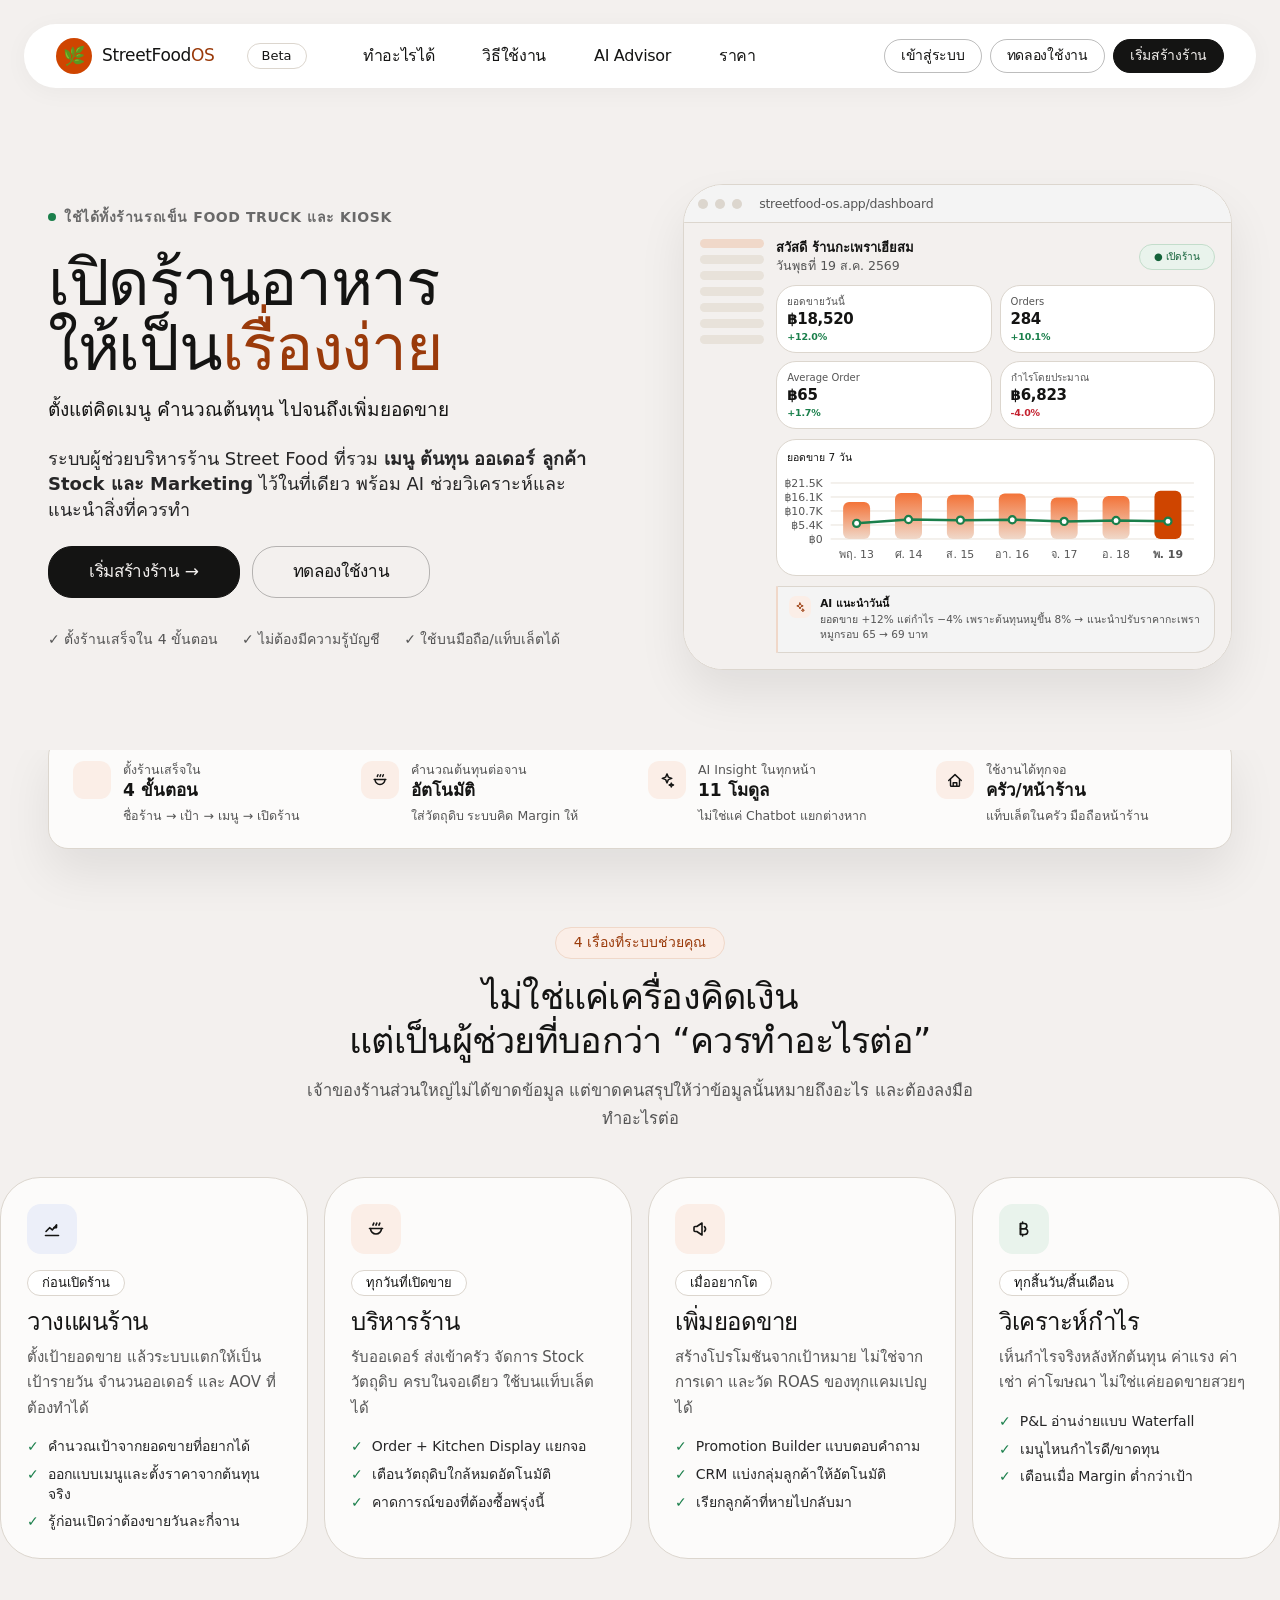
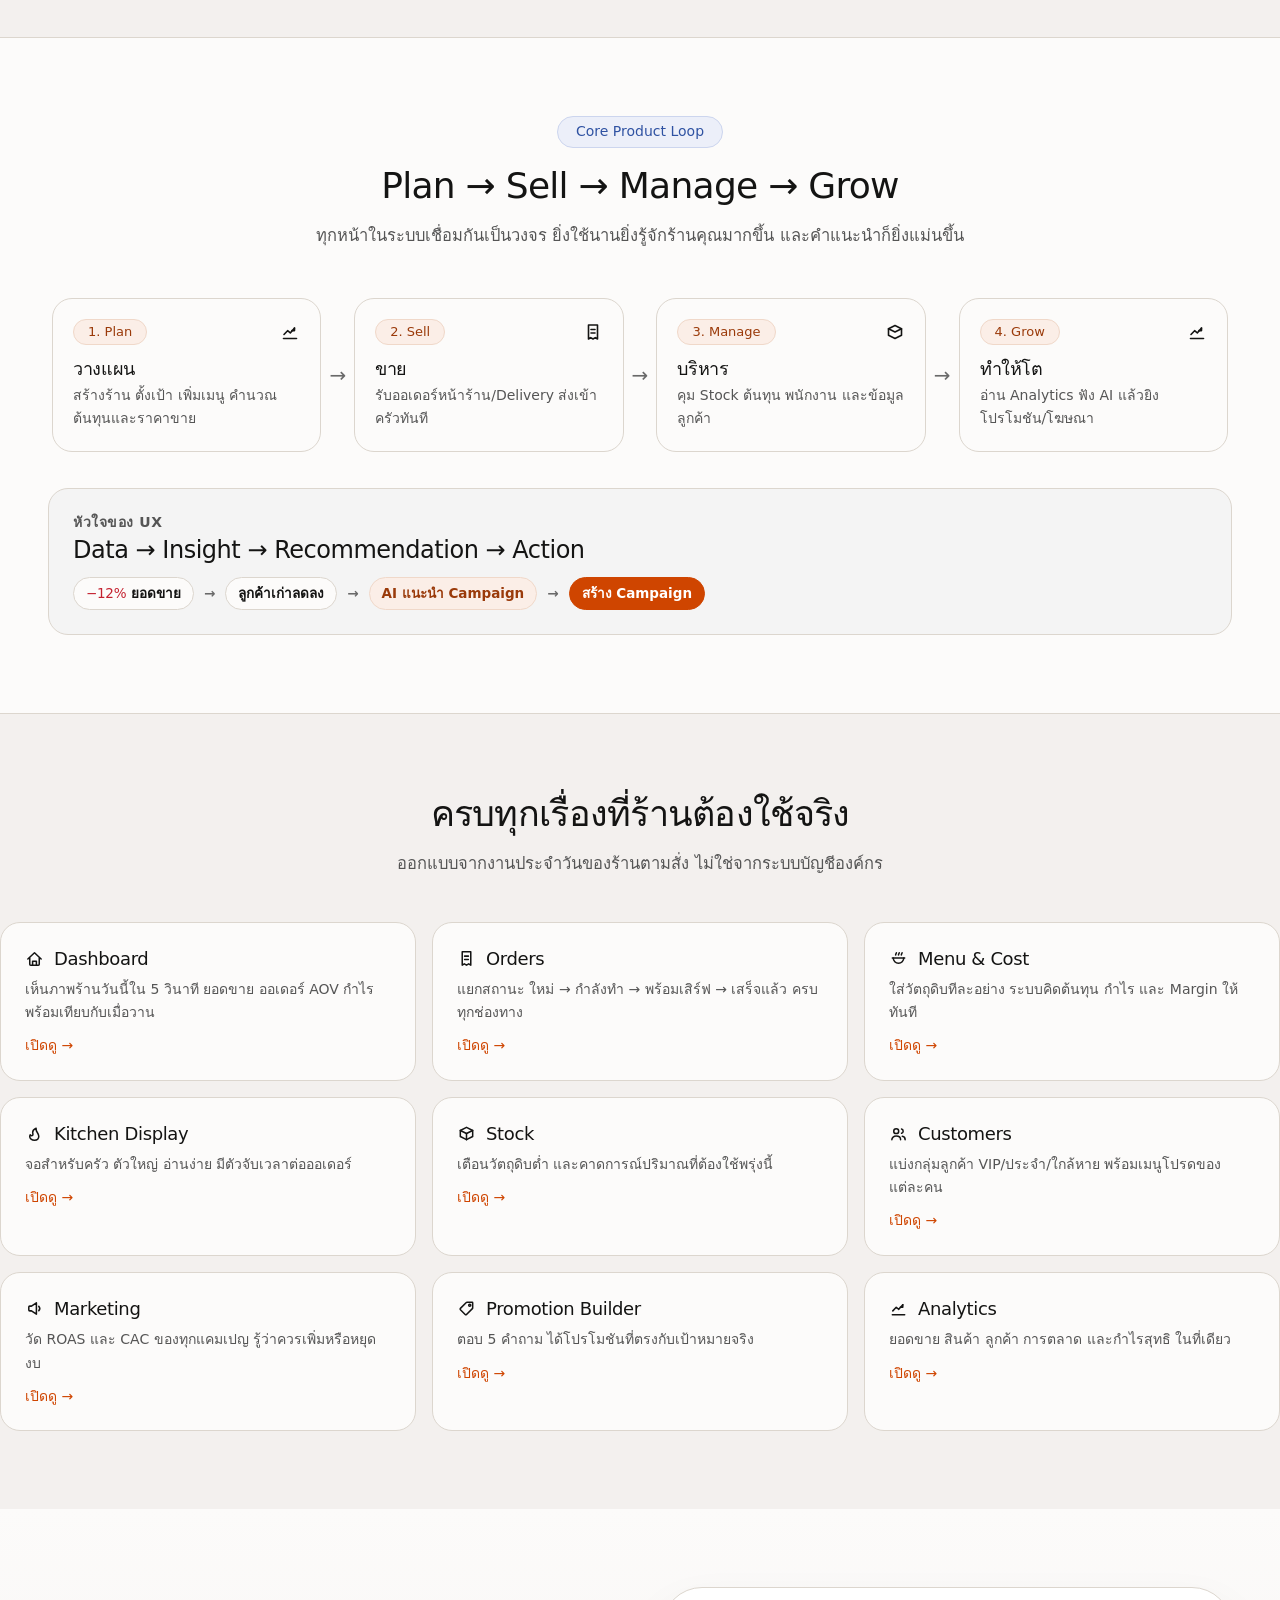
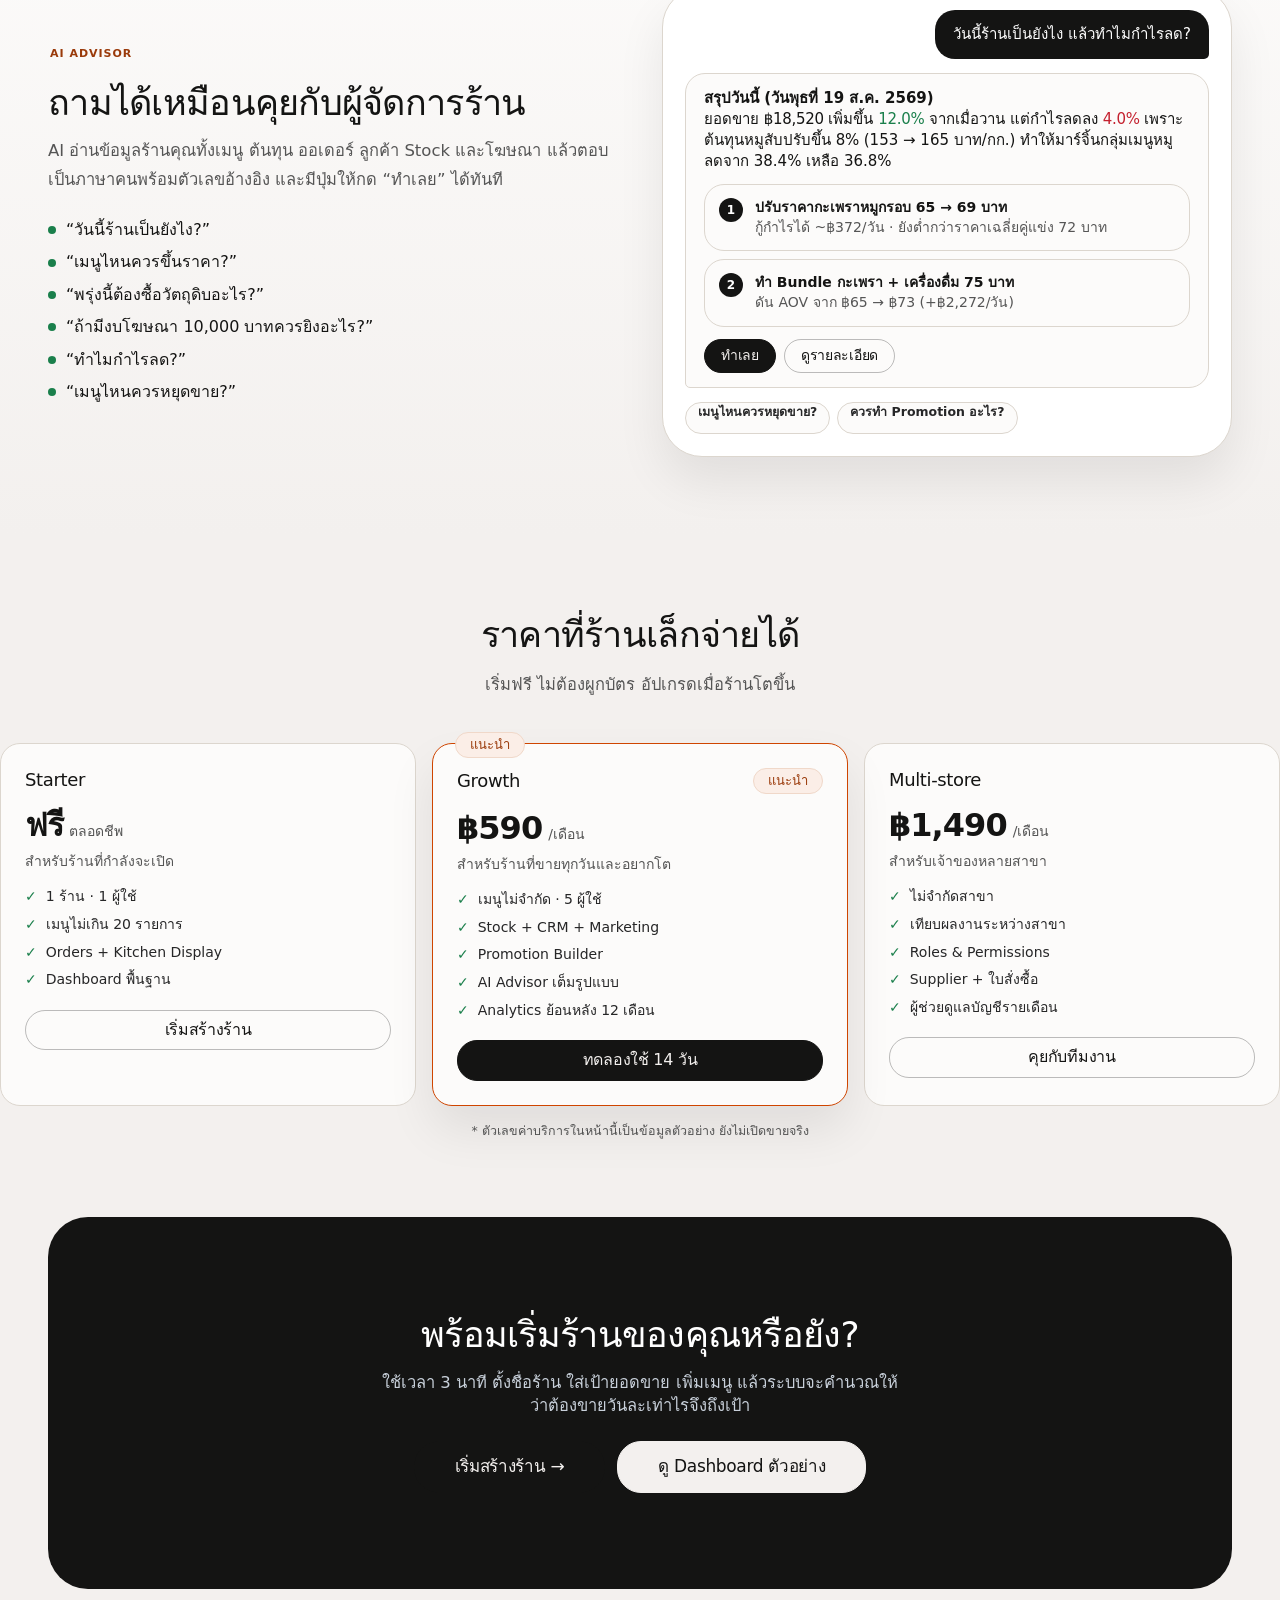
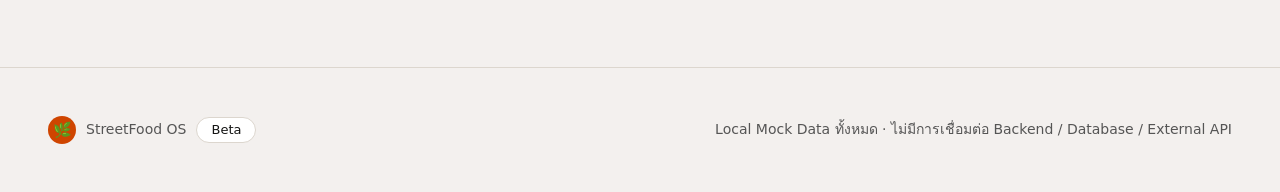
==== commit d17b7cc3: "Align the auth header with its content column; drop "Prototype" wording Header alignment: the login/" ====
--- a/index.html
+++ b/index.html
@@ -56,7 +56,7 @@
  ]
 }
 </script>
-<link rel="stylesheet" href="assets/css/styles.css?v=20260820i">
+<link rel="stylesheet" href="assets/css/styles.css?v=20260820k">
 <link rel="icon" href="data:image/svg+xml,<svg xmlns='http://www.w3.org/2000/svg' viewBox='0 0 32 32'><text y='26' font-size='26'>🌿</text></svg>">
 </head>
 <body>
@@ -69,7 +69,7 @@
       <span class="logo">🌿</span>
       <span class="logo-txt">StreetFood<span>OS</span></span>
     </a>
-    <span class="badge" title="ตัวเลข ราคา และการเชื่อมต่อทั้งหมดเป็นข้อมูลตัวอย่าง">Prototype</span>
+    <span class="badge" title="ตัวเลข ราคา และการเชื่อมต่อทั้งหมดเป็นข้อมูลตัวอย่าง">Beta</span>
     <div class="lp-links">
       <a href="#value">ทำอะไรได้</a>
       <a href="#flow">วิธีใช้งาน</a>
@@ -196,7 +196,7 @@
     <p>เริ่มฟรี ไม่ต้องผูกบัตร อัปเกรดเมื่อร้านโตขึ้น</p>
   </div>
   <div class="grid g-3" id="pricing"></div>
-  <p class="ctr t-xs muted mt16">* ตัวเลขค่าบริการในหน้านี้เป็นข้อมูลตัวอย่างสำหรับ Prototype เท่านั้น</p>
+  <p class="ctr t-xs muted mt16">* ตัวเลขค่าบริการในหน้านี้เป็นข้อมูลตัวอย่าง ยังไม่เปิดขายจริง</p>
 </section>
 
 <!-- ============ CTA ============ -->
@@ -217,14 +217,14 @@
   <div class="wrapx between wrap g16">
     <div class="row g10"><span class="logo" style="width:28px;height:28px;font-size:15px">🌿</span>
       <span class="b7">StreetFood OS</span>
-      <span class="badge">UI Prototype</span></div>
+      <span class="badge">Beta</span></div>
     <div>Local Mock Data ทั้งหมด · ไม่มีการเชื่อมต่อ Backend / Database / External API</div>
   </div>
 </footer>
 
-<script src="assets/js/data.js?v=20260820i"></script>
-<script src="assets/js/icons.js?v=20260820i"></script>
-<script src="assets/js/ui.js?v=20260820i"></script>
-<script src="assets/js/landing.js?v=20260820i"></script>
+<script src="assets/js/data.js?v=20260820k"></script>
+<script src="assets/js/icons.js?v=20260820k"></script>
+<script src="assets/js/ui.js?v=20260820k"></script>
+<script src="assets/js/landing.js?v=20260820k"></script>
 </body>
 </html>
--- a/assets/css/styles.css
+++ b/assets/css/styles.css
@@ -711,11 +711,14 @@
 /* Onboarding page */
 /* ไม่มีไล่เฉดพื้นตามระบบ — canvas cream ล้วน */
 .ob{min-height:100vh;display:flex;flex-direction:column;background:var(--bg)}
-/* หัวหน้าเป็นแคปซูลลอยแบบเดียวกับ nav ของหน้าอื่น ไม่ใช่แถบเบลอแนบขอบ */
-.ob-nav{margin:24px auto 0;max-width:960px;width:calc(100% - 48px);
+/* หัวหน้าเป็นแคปซูลลอย และต้อง "กว้างเท่าคอลัมน์เนื้อหาที่มันครอบอยู่"
+   ไม่ใช่แถบเต็มความกว้าง — เดิมโลโก้ไปชิดขอบซ้ายสุดขณะที่การ์ดอยู่กลางจอ
+   จึงดูไม่เข้าคู่กัน ผูกทั้งสองไว้กับตัวแปรเดียว (--ob-w) แล้วให้แต่ละหน้าตั้งค่า */
+.ob{--ob-w:960px}
+.ob-nav{margin:24px auto 0;width:min(var(--ob-w), calc(100% - 48px));
   padding:14px 28px;display:flex;align-items:center;justify-content:space-between;gap:14px;
   background:var(--white);border-radius:var(--r-pill);box-shadow:var(--sh-nav)}
-.ob-main{flex:1;width:100%;max-width:960px;margin:0 auto;padding:32px 24px 64px}
+.ob-main{flex:1;width:100%;max-width:var(--ob-w);margin:0 auto;padding:32px 0 64px}
 .ob-card{background:var(--white);border:1px solid var(--line);border-radius:var(--r-xl);
   padding:32px}
 /* กล่องคำนวณเคยเป็นไล่เฉดน้ำเงินเข้ม → เปลี่ยนเป็นพื้น ink เรียบตามระบบ */
@@ -765,14 +768,17 @@
   .topbar{padding:0 14px;gap:10px}
   .search kbd{display:none}
   .card-p,.card-b,.card-h{padding:16px}
-  .ob-card{padding:20px}
+  .ob-card{padding:22px}
+  .ob-main{padding-left:14px;padding-right:14px}
   .cta-band{padding:36px 20px}
   .lp-links{display:none}
   .lp-nav .in{padding:12px 20px;gap:16px}
   /* แคปซูลหัวหน้าของ onboarding ล้นขอบบนมือถือ — ย่อระยะและซ่อนป้ายขั้นตอน
      ที่ซ้ำกับแถบ stepper ด้านล่าง */
-  .ob-nav{width:calc(100% - 28px);padding:11px 16px;gap:10px}
-  .ob-nav .badge:not(.badge-brand){display:none}
+  .ob-nav{width:min(var(--ob-w), calc(100% - 28px));padding:11px 16px;gap:10px}
+  /* ซ่อนป้ายเฉพาะแคปซูลที่มีปุ่มแย่งที่ด้วย (หน้า onboarding มีปุ่ม "ข้ามไปดู…")
+     หน้า login ไม่มีปุ่มในแถบ จึงคงป้ายไว้ ไม่ให้แคปซูลว่างเปล่า */
+  .ob-nav:has(.btn) .badge{display:none}
   .ob-nav .btn{padding:5px 14px;font-size:14px}
   .step-l{display:none}
   .step-line{width:26px;margin:0 6px}
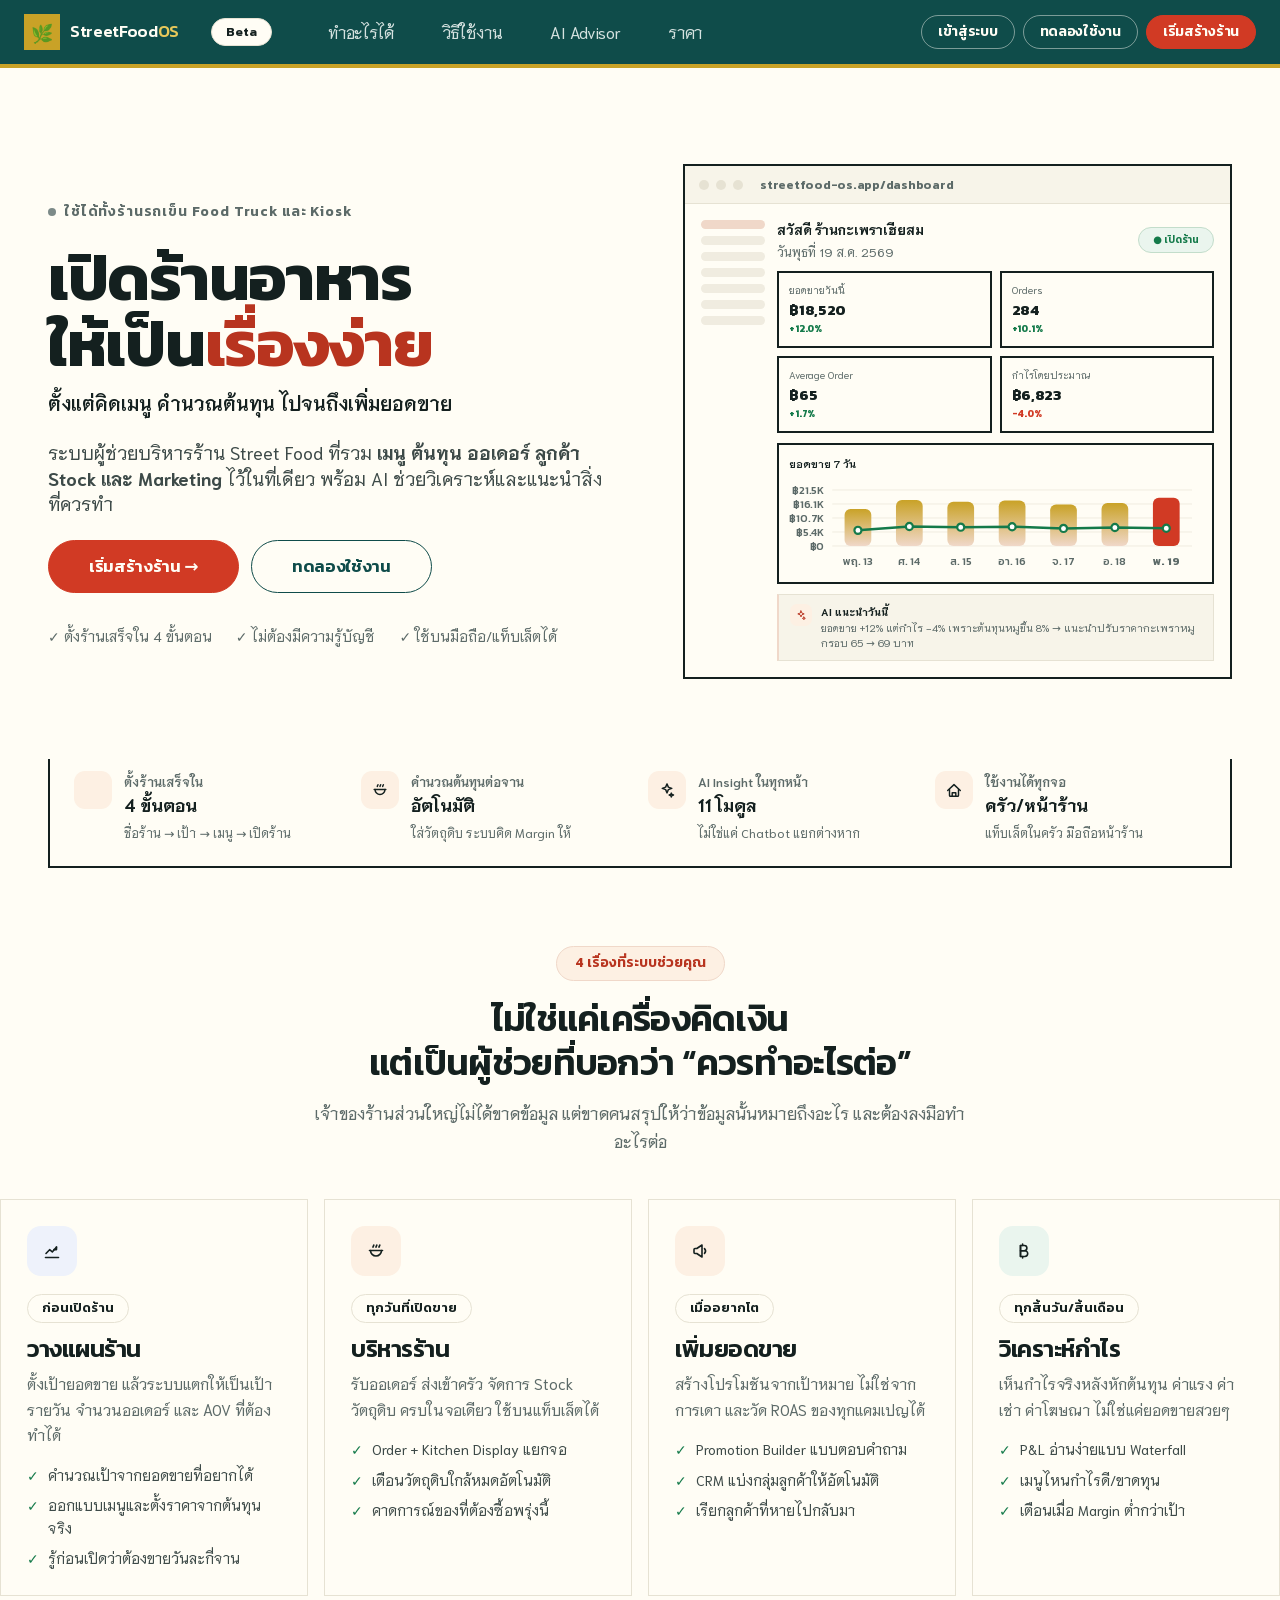
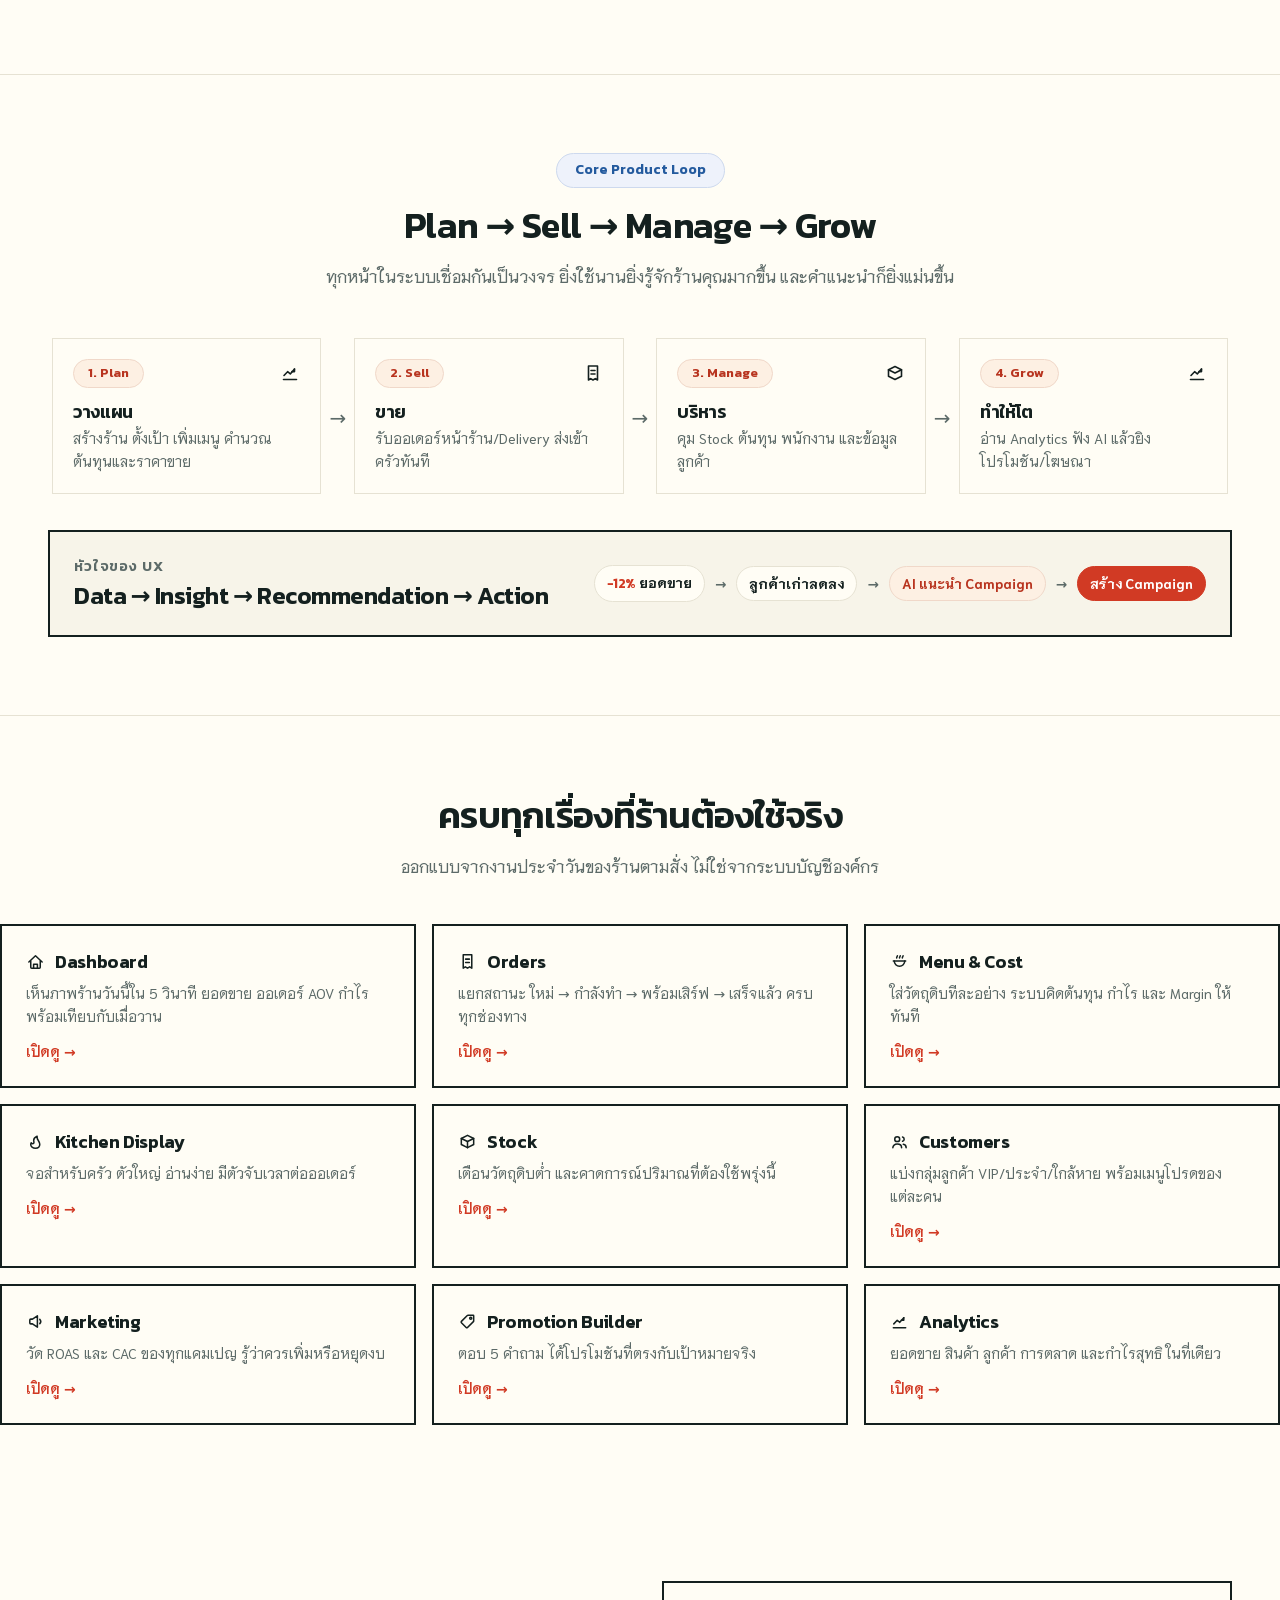
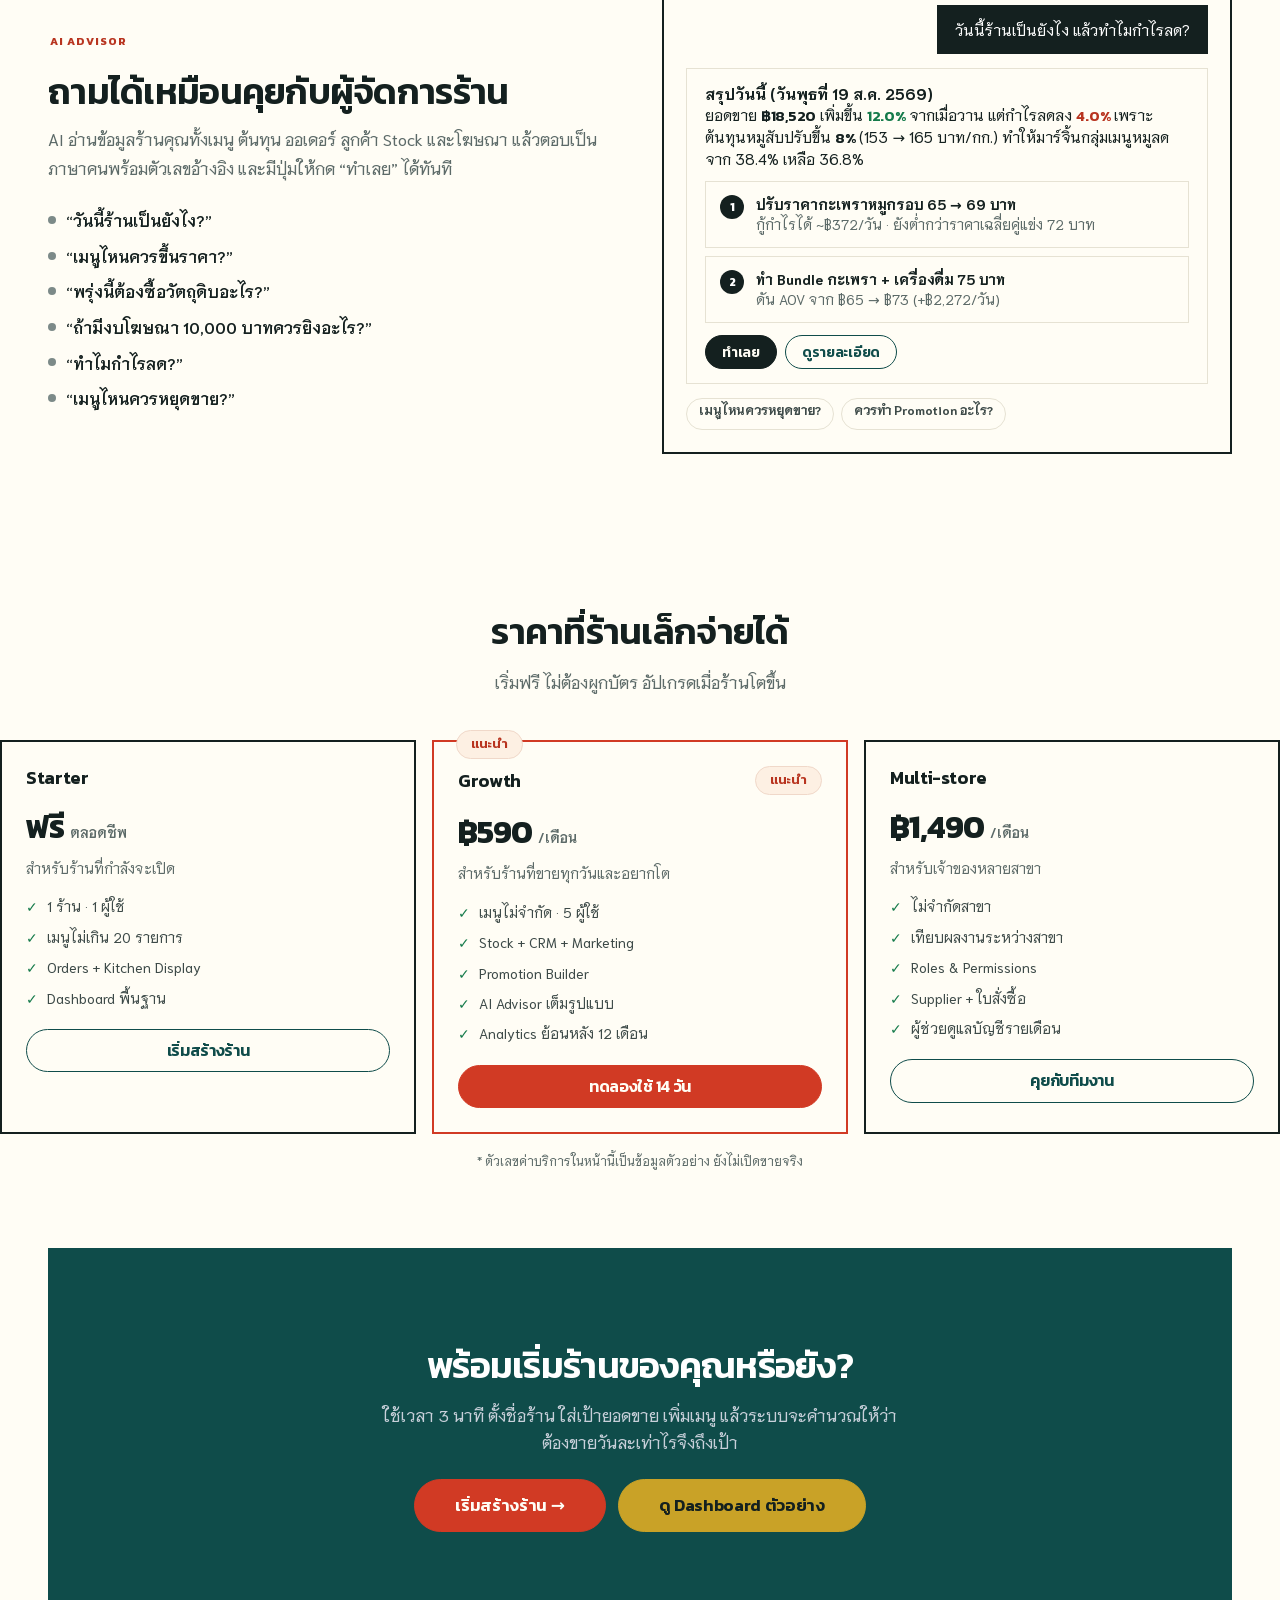
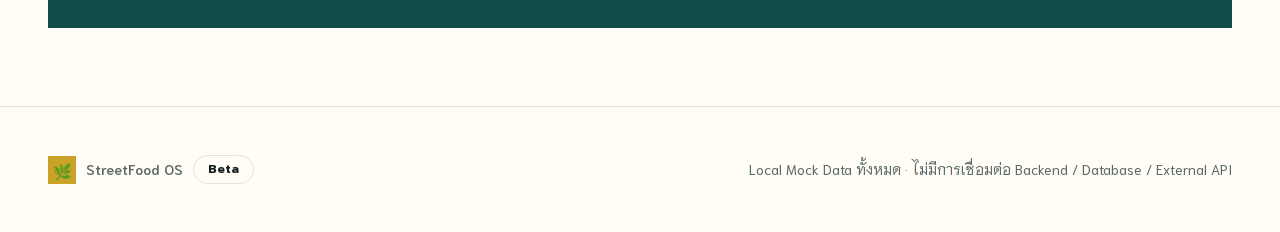
==== commit 4bf8924d: "Implement design direction D (ป้ายไทยโมเดิร์น) on a branch Direction D was chosen from the four expl" ====
--- a/index.html
+++ b/index.html
@@ -56,7 +56,7 @@
  ]
 }
 </script>
-<link rel="stylesheet" href="assets/css/styles.css?v=20260820k">
+<link rel="stylesheet" href="assets/css/styles.css?v=20260820d1">
 <link rel="icon" href="data:image/svg+xml,<svg xmlns='http://www.w3.org/2000/svg' viewBox='0 0 32 32'><text y='26' font-size='26'>🌿</text></svg>">
 </head>
 <body>
@@ -222,9 +222,9 @@
   </div>
 </footer>
 
-<script src="assets/js/data.js?v=20260820k"></script>
-<script src="assets/js/icons.js?v=20260820k"></script>
-<script src="assets/js/ui.js?v=20260820k"></script>
-<script src="assets/js/landing.js?v=20260820k"></script>
+<script src="assets/js/data.js?v=20260820d1"></script>
+<script src="assets/js/icons.js?v=20260820d1"></script>
+<script src="assets/js/ui.js?v=20260820d1"></script>
+<script src="assets/js/landing.js?v=20260820d1"></script>
 </body>
 </html>
--- a/assets/css/styles.css
+++ b/assets/css/styles.css
@@ -1,23 +1,79 @@
 /* ============================================================
-   Self-hosted fonts (SIL Open Font License 1.1 — ดู assets/fonts/OFL-*.txt)
-   ไม่มีการเรียก CDN หรือบริการภายนอกใดๆ · variable weight 400–800
+   Self-hosted fonts (SIL Open Font License 1.1)
+   ไม่เรียก CDN หรือบริการภายนอกใดๆ — CSP ยังเป็น font-src 'self'
+   Kanit = ตัวนำ (หัวข้อ ตัวเลข ปุ่ม) · Niramit = ตัวอ่าน (เนื้อความ)
+   แยก subset thai/latin เพื่อให้ดาวน์โหลดเฉพาะที่ใช้
    ============================================================ */
 @font-face{
-  font-family:'Noto Sans Thai';
-  font-style:normal; font-weight:400 800; font-display:swap;
-  src:url('../fonts/noto-sans-thai-thai.woff2') format('woff2');
+  font-family:'Kanit';
+  font-style:normal; font-weight:500; font-display:swap;
+  src:url('../fonts/kanit-thai-500.woff2') format('woff2');
   unicode-range:U+02D7,U+0303,U+0331,U+0E01-0E5B,U+200C-200D,U+25CC;
 }
 @font-face{
-  font-family:'Noto Sans Thai';
-  font-style:normal; font-weight:400 800; font-display:swap;
-  src:url('../fonts/noto-sans-thai-latin.woff2') format('woff2');
+  font-family:'Kanit';
+  font-style:normal; font-weight:500; font-display:swap;
+  src:url('../fonts/kanit-latin-500.woff2') format('woff2');
   unicode-range:U+0000-00FF,U+0131,U+0152-0153,U+02BB-02BC,U+02C6,U+02DA,U+02DC,U+2000-206F,U+20AC,U+2122,U+2191,U+2193,U+2212,U+2215,U+FEFF,U+FFFD;
 }
 @font-face{
-  font-family:'Inter';
-  font-style:normal; font-weight:400 800; font-display:swap;
-  src:url('../fonts/inter-latin.woff2') format('woff2');
+  font-family:'Kanit';
+  font-style:normal; font-weight:600; font-display:swap;
+  src:url('../fonts/kanit-thai-600.woff2') format('woff2');
+  unicode-range:U+02D7,U+0303,U+0331,U+0E01-0E5B,U+200C-200D,U+25CC;
+}
+@font-face{
+  font-family:'Kanit';
+  font-style:normal; font-weight:600; font-display:swap;
+  src:url('../fonts/kanit-latin-600.woff2') format('woff2');
+  unicode-range:U+0000-00FF,U+0131,U+0152-0153,U+02BB-02BC,U+02C6,U+02DA,U+02DC,U+2000-206F,U+20AC,U+2122,U+2191,U+2193,U+2212,U+2215,U+FEFF,U+FFFD;
+}
+@font-face{
+  font-family:'Kanit';
+  font-style:normal; font-weight:700; font-display:swap;
+  src:url('../fonts/kanit-thai-700.woff2') format('woff2');
+  unicode-range:U+02D7,U+0303,U+0331,U+0E01-0E5B,U+200C-200D,U+25CC;
+}
+@font-face{
+  font-family:'Kanit';
+  font-style:normal; font-weight:700; font-display:swap;
+  src:url('../fonts/kanit-latin-700.woff2') format('woff2');
+  unicode-range:U+0000-00FF,U+0131,U+0152-0153,U+02BB-02BC,U+02C6,U+02DA,U+02DC,U+2000-206F,U+20AC,U+2122,U+2191,U+2193,U+2212,U+2215,U+FEFF,U+FFFD;
+}
+@font-face{
+  font-family:'Niramit';
+  font-style:normal; font-weight:400; font-display:swap;
+  src:url('../fonts/niramit-thai-400.woff2') format('woff2');
+  unicode-range:U+02D7,U+0303,U+0331,U+0E01-0E5B,U+200C-200D,U+25CC;
+}
+@font-face{
+  font-family:'Niramit';
+  font-style:normal; font-weight:400; font-display:swap;
+  src:url('../fonts/niramit-latin-400.woff2') format('woff2');
+  unicode-range:U+0000-00FF,U+0131,U+0152-0153,U+02BB-02BC,U+02C6,U+02DA,U+02DC,U+2000-206F,U+20AC,U+2122,U+2191,U+2193,U+2212,U+2215,U+FEFF,U+FFFD;
+}
+@font-face{
+  font-family:'Niramit';
+  font-style:normal; font-weight:600; font-display:swap;
+  src:url('../fonts/niramit-thai-600.woff2') format('woff2');
+  unicode-range:U+02D7,U+0303,U+0331,U+0E01-0E5B,U+200C-200D,U+25CC;
+}
+@font-face{
+  font-family:'Niramit';
+  font-style:normal; font-weight:600; font-display:swap;
+  src:url('../fonts/niramit-latin-600.woff2') format('woff2');
+  unicode-range:U+0000-00FF,U+0131,U+0152-0153,U+02BB-02BC,U+02C6,U+02DA,U+02DC,U+2000-206F,U+20AC,U+2122,U+2191,U+2193,U+2212,U+2215,U+FEFF,U+FFFD;
+}
+@font-face{
+  font-family:'Niramit';
+  font-style:normal; font-weight:700; font-display:swap;
+  src:url('../fonts/niramit-thai-700.woff2') format('woff2');
+  unicode-range:U+02D7,U+0303,U+0331,U+0E01-0E5B,U+200C-200D,U+25CC;
+}
+@font-face{
+  font-family:'Niramit';
+  font-style:normal; font-weight:700; font-display:swap;
+  src:url('../fonts/niramit-latin-700.woff2') format('woff2');
   unicode-range:U+0000-00FF,U+0131,U+0152-0153,U+02BB-02BC,U+02C6,U+02DA,U+02DC,U+2000-206F,U+20AC,U+2122,U+2191,U+2193,U+2212,U+2215,U+FEFF,U+FFFD;
 }
 
@@ -28,90 +84,73 @@
 
 :root{
   /* ════════════════════════════════════════════════════════════
-     Design System: Mastercard-inspired (DESIGN-mastercard.md)
-     ------------------------------------------------------------
-     สามพื้นผิวไล่จังหวะหน้า: canvas cream → lifted cream → ink
-     รูปทรง: 20px (ปุ่ม) · 40px (เฮโร/คอนเทนเนอร์ใหญ่) · 999px (แคปซูล)
-     เอกสารระบุให้เลี่ยงช่วง 8–16px เพราะ "อ่านว่าเทมเพลตทั่วไป"
-
-     ข้อที่ปรับจากเอกสารอย่างมีเหตุผล (บันทึกไว้เพื่อให้ตรวจย้อนได้):
-     · เอกสารเขียนเองว่าปรัชญา whitespace ของมันคือ "ตรงข้ามกับ dashboard
-       ที่หนาแน่น" — หน้า Orders/Kitchen/Stock ของเราเป็น dashboard ที่ใช้งาน
-       ตอนยืนขายของ จึงรับ "สี ตัวอักษร มุมโค้ง เงา eyebrow" มาทั้งหมด
-       แต่คงความหนาแน่นของตารางและรายการไว้ ไม่ใส่ whitespace แบบนิตยสาร
-     · ฟอนต์ MarkForMC เป็นลิขสิทธิ์เฉพาะ และแอปนี้เป็นภาษาไทย
-       Sofia Sans ที่เอกสารแนะนำไม่มีอักษรไทย จึงคง Noto Sans Thai ไว้สำหรับไทย
-       และใช้ Inter (ตัวสำรองที่เอกสารระบุ) กับตัวเลข/ละติน
-       สิ่งที่รักษาไว้ตามเอกสาร: น้ำหนัก 450 ในเนื้อความ และ tracking -2% ในหัวข้อ
-     · เอกสารไม่ได้กำหนดสี good/warn/bad (เป็นหน้าการตลาด ไม่มีสถานะระบบ)
-       จึงตั้งเพิ่มให้เข้าโทนอุ่นและผ่าน WCAG AA ทุกค่าเมื่อใช้เป็นตัวอักษร
+     ทิศทาง D — "ป้ายไทยโมเดิร์น"
+     บล็อกสีทึบ ขอบคม 2px ตัวหนังสือไทยเป็นตัวนำแบบป้ายโปสเตอร์
+     รูปทรงมีสองแบบ: บล็อกเหลี่ยม (0) กับแคปซูล (999) — ไม่มีตรงกลาง
+     ไม่มีเงา ไม่มีไล่เฉด ความลึกมาจากบล็อกซ้อนกันและขอบคม
+     ทุกค่าที่ใช้เป็นตัวอักษรผ่าน WCAG AA (ตัวเลขกำกับไว้ท้ายบรรทัด)
      ════════════════════════════════════════════════════════════ */
 
-  /* Surfaces — สามโทนตามเอกสาร ไม่มีขาวล้วนเป็นพื้นหน้า */
-  --bg:#f3f0ee;          /* Canvas Cream */
-  --bg-2:#e8e2da;        /* whisper cream — ใช้แทนพื้นเทาอ่อนเดิม */
-  --surface:#fcfbfa;     /* Lifted Cream — พื้นการ์ด */
-  --surface-2:#f4f4f4;   /* Soft Bone */
-  --white:#ffffff;       /* สงวนไว้: nav pill, modal, satellite CTA */
-  --line:#dcd6ce;
-  --line-2:#e8e2da;
-
-  /* Ink & neutrals */
-  --ink:#141413;         /* Ink Black — หัวข้อ เนื้อความ ปุ่มหลัก พื้น footer */
-  --ink-2:#262627;       /* Charcoal */
-  --muted:#555555;       /* Granite — ใช้กับข้อความรอง (บน cream ได้ 5.6:1) */
-  --muted-2:#696969;     /* Slate Gray — ป้ายกำกับ/ไอคอน ไม่ใช้กับเนื้อความยาว */
-  --whisper:#d1cdc7;     /* Dust Taupe — ข้อความจาง/สถานะว่าง */
-
-  /* Signal Orange — เอกสารสงวนไว้สำหรับ "ความยินยอม/กฎหมาย" เท่านั้น
-     ปุ่มหลักของหน้าเว็บจึงเป็น Ink Pill ไม่ใช่สีส้ม */
-  --brand:#cf4500;       /* Signal Orange — พื้นปุ่มยินยอม (ตัวอักษรขาว 4.65:1) */
-  --brand-2:#b03a00;
-  --brand-ink:#9a3a0a;   /* Clay Brown — เมื่อสีส้มต้องเป็น "ตัวอักษร" (6.2:1) */
-  --brand-soft:#fbeee7;
+  /* Surfaces — ครีมอุ่น ไม่ใช้ขาวล้วนเป็นพื้นหน้า */
+  --bg:#fffdf5;
+  --bg-2:#f7f4e9;
+  --surface:#fffdf5;
+  --surface-2:#f7f4e9;
+  --white:#fffdf5;
+  --line:#e6e2d3;
+  --line-2:#f0ece0;
+
+  /* Ink */
+  --ink:#14201f;
+  --ink-2:#3d4a48;
+  --muted:#5c6a68;       /* 5.52:1 บนครีม — ใช้กับข้อความรองได้ */
+  --muted-2:#5c6a68;     /* ผูกค่าเดียวกัน เพราะคลาสหลายตัวใช้เป็นตัวอักษร */
+  --whisper:#7c8a88;     /* 3.51:1 — จุด เส้น ไอคอน เท่านั้น ห้ามใช้กับตัวอักษร */
+
+  /* โครงสร้าง: เขียวเข้ม (แถบนำทาง) · ทอง (เส้นคั่น ตัวที่เลือก) */
+  --teal:#0f4c4a;        /* 9.52:1 บนครีม */
+  --gold:#c9a227;        /* พื้น/เส้นเท่านั้น — บนเขียวได้ 4.03:1 ไม่ผ่าน */
+  --gold-ink:#e8c85a;    /* 5.95:1 บนเขียว — ใช้เมื่อทองต้องเป็นตัวอักษร */
+
+  /* Brand = แดงชาด (ปุ่มหลักและการเตือน) */
+  --brand:#d13a24;       /* ตัวอักษรครีมบนพื้นนี้ 4.73:1 (เดิม #d63f2a ได้ 4.48 ตกเกณฑ์) */
+  --brand-2:#b8341f;
+  --brand-ink:#b8341f;   /* 5.78:1 บนครีม — เมื่อแดงต้องเป็นตัวอักษร */
+  --brand-soft:#fdf0e3;
   --brand-line:#f0d8c9;
-  --accent:#f37338;      /* Light Signal Orange — เส้นโคจร/จุด eyebrow/ตัวชี้ */
-
-  /* Semantic — ส่วนขยาย (เอกสารไม่ได้กำหนด) · ค่า *-ink ผ่าน AA บน cream */
-  --good:#1a7f4b;   --good-soft:#e9f3ec; --good-line:#c3ddcb; --good-ink:#136239;
-  --warn:#b06d05;   --warn-soft:#fbf1e2; --warn-line:#eddbb8; --warn-ink:#7d4d04;
-  --bad:#c4212f;    --bad-soft:#fbeaec;  --bad-line:#eec8cc;  --bad-ink:#a01824;
-  --info:#3860be;   --info-soft:#eceff9; --info-line:#ccd5ee; --info-ink:#2f52a2;  /* Link Blue */
-  --ai:#9a3a0a;     --ai-soft:#fbeee7;   --ai-line:#f0d8c9;
-
-  /* Chart series — เริ่มจาก accent แล้วไล่ไปโทนที่แยกกันได้ */
-  --c1:#cf4500; --c2:#3860be; --c3:#1a7f4b; --c4:#b06d05; --c5:#696969; --c6:#0e7490;
-
-  /* Shape — 20 / 40 / 999 ตามเอกสาร (เลี่ยงช่วง 8–16) */
-  --r-sm:6px;            /* ชิปจิ๋วเท่านั้น */
-  --r:20px;              /* ปุ่มและช่องกรอก */
-  --r-lg:20px;           /* การ์ด */
-  --r-xl:40px;           /* คอนเทนเนอร์ใหญ่ เฮโร โมดัล */
-  --r-pill:999px;
-
-  /* Elevation — เงาเป็น "เบาะอากาศ" กระจายกว้าง ทึบต่ำ ไม่มีเงาคมสั้น */
-  --sh-1:none;                                         /* ระดับ 0 = ค่าเริ่มต้น */
-  --sh-nav:0 4px 24px rgba(0,0,0,.04);                 /* ระดับ 1 — nav pill */
-  --sh-2:0 24px 48px rgba(0,0,0,.08);                  /* ระดับ 2 — การ์ดยกตัว */
-  --sh-3:0 70px 110px rgba(0,0,0,.25);                 /* ระดับ 3 — ใช้น้อยมาก */
-  --sh-brand:none;
-
-  /* Sidebar = พื้นผิว ink ตามจังหวะ cream → lifted → ink */
-  --sb-bg:#141413;
+  --accent:#c9a227;
+
+  /* Semantic */
+  --good:#147a4a;   --good-soft:#eaf5ee; --good-line:#c3ddcb; --good-ink:#147a4a;  /* 5.25:1 */
+  --warn:#c9a227;   --warn-soft:#fdf0e3; --warn-line:#f0dcb2; --warn-ink:#8a5405;  /* 6.4:1  */
+  --bad:#d13a24;    --bad-soft:#fdedef;  --bad-line:#f3c8ce;  --bad-ink:#b8341f;   /* 5.78:1 */
+  --info:#2f6bb5;   --info-soft:#eef2fb; --info-line:#cdd9ee; --info-ink:#235a9e;  /* 5.1:1  */
+  --ai:#b8341f;     --ai-soft:#fdf0e3;   --ai-line:#f0d8c9;
+
+  /* Chart series */
+  --c1:#c9a227; --c2:#0f4c4a; --c3:#147a4a; --c4:#d13a24; --c5:#5c6a68; --c6:#2f6bb5;
+
+  /* Shape — 0 หรือ 999 เท่านั้น */
+  --r-sm:0; --r:0; --r-lg:0; --r-xl:0; --r-pill:999px;
+
+  /* ไม่มีเงาในระบบนี้ — ของที่ลอยใช้ขอบหมึก 2px กับฉากหลังทึบแทน */
+  --sh-1:none; --sh-2:none; --sh-3:none; --sh-nav:none; --sh-brand:none;
+
+  /* แถบข้าง = เขียวเข้ม ขอบทอง */
+  --sb-bg:#0f4c4a;
   --sb-line:rgba(255,255,255,.14);
-  --sb-ink:#f3f0ee;
-  --sb-muted:#a5a19c;
-  --sb-hover:rgba(255,255,255,.07);
-
-  /* Layout — base 8px, สเกล 8/16/24/32/48/64/96/128 */
-  --sidebar:256px;
-  --topbar:64px;
+  --sb-ink:#fffdf5;
+  --sb-muted:#b9d1cf;   /* 6.08:1 บนเขียว */
+  --sb-hover:rgba(255,255,255,.09);
+
+  /* Layout */
+  --sidebar:236px;
+  --topbar:60px;
   --maxw:1280px;
 
-  /* ตัวอักษร: ไทยใช้ Noto Sans Thai · ตัวเลข/ละตินใช้ Inter (ตัวสำรองที่เอกสารระบุ) */
-  --f-thai:"Noto Sans Thai","Sarabun","IBM Plex Sans Thai","Leelawadee UI","Thonburi",
-           -apple-system,BlinkMacSystemFont,system-ui,"Segoe UI","Helvetica Neue",sans-serif;
-  --f-num:"Inter",system-ui,-apple-system,BlinkMacSystemFont,"Segoe UI",Roboto,"Helvetica Neue",sans-serif;
+  --f-thai:'Niramit','Noto Sans Thai','Sarabun',-apple-system,BlinkMacSystemFont,system-ui,sans-serif;
+  --f-num:'Kanit','Niramit',system-ui,-apple-system,sans-serif;
+  --f-display:'Kanit','Niramit',system-ui,-apple-system,sans-serif;
 }
 
 *,*::before,*::after{box-sizing:border-box}
@@ -338,8 +377,17 @@
 .stacked > i{display:block;height:100%}
 
 /* ---------- Tabs / segmented ---------- */
-/* แถบสลับมุมมอง = แคปซูลซ้อนแคปซูล ตัวที่เลือกเป็น Ink Pill */
-.tabs{display:flex;gap:4px;background:var(--bg-2);padding:4px;border-radius:var(--r-pill);overflow-x:auto}
+/* แถบสลับมุมมอง = แคปซูลซ้อนแคปซูล ตัวที่เลือกเป็น Ink Pill
+   width:fit-content สำคัญ — ค่าเริ่มต้นของ flex container คือกว้างเต็มพ่อแม่
+   ทำให้ปุ่มไปเกาะซ้ายแล้วเหลือพื้นเทาว่างด้านขวาเป็นก้อนใหญ่ (เคสหน้า login
+   เหลือว่าง 128px จาก 301px = 43% ของตัวควบคุม) */
+.tabs{display:flex;gap:4px;background:var(--bg-2);padding:4px;border-radius:var(--r-pill);
+  overflow-x:auto;width:fit-content;max-width:100%}
+
+/* ตัวเลือกโหมดหลักแบบสองทาง (เข้าสู่ระบบ / สมัครสมาชิก) ต่างจากตัวกรอง:
+   มันคือสวิตช์ จึงกินความกว้างเต็มและแบ่งครึ่งเท่ากันให้กดง่ายและอ่านเป็นคู่ */
+.tabs-split{width:100%}
+.tabs-split button{flex:1;justify-content:center}
 .tabs button{
   min-height:36px;padding:6px 18px;border-radius:var(--r-pill);font-weight:450;font-size:15px;
   color:var(--muted);white-space:nowrap;transition:background .16s,color .16s;display:inline-flex;align-items:center;gap:8px;
@@ -711,11 +759,11 @@
 /* Onboarding page */
 /* ไม่มีไล่เฉดพื้นตามระบบ — canvas cream ล้วน */
 .ob{min-height:100vh;display:flex;flex-direction:column;background:var(--bg)}
-/* หัวหน้าเป็นแคปซูลลอย และต้อง "กว้างเท่าคอลัมน์เนื้อหาที่มันครอบอยู่"
-   ไม่ใช่แถบเต็มความกว้าง — เดิมโลโก้ไปชิดขอบซ้ายสุดขณะที่การ์ดอยู่กลางจอ
-   จึงดูไม่เข้าคู่กัน ผูกทั้งสองไว้กับตัวแปรเดียว (--ob-w) แล้วให้แต่ละหน้าตั้งค่า */
-.ob{--ob-w:960px}
-.ob-nav{margin:24px auto 0;width:min(var(--ob-w), calc(100% - 48px));
+/* หัวหน้าเป็นแคปซูลลอย (ไม่ใช่แถบเต็มความกว้างแนบขอบเหมือนเดิม)
+   ความกว้างของแถบหัวและของคอลัมน์เนื้อหาแยกตัวแปรกัน เพราะหน้า login
+   ใช้การ์ดแคบ 520px แต่ยังต้องการแถบหัวขนาดปกติ */
+.ob{--ob-w:960px; --ob-nav-w:960px}
+.ob-nav{margin:24px auto 0;width:min(var(--ob-nav-w), calc(100% - 48px));
   padding:14px 28px;display:flex;align-items:center;justify-content:space-between;gap:14px;
   background:var(--white);border-radius:var(--r-pill);box-shadow:var(--sh-nav)}
 .ob-main{flex:1;width:100%;max-width:var(--ob-w);margin:0 auto;padding:32px 0 64px}
@@ -775,7 +823,7 @@
   .lp-nav .in{padding:12px 20px;gap:16px}
   /* แคปซูลหัวหน้าของ onboarding ล้นขอบบนมือถือ — ย่อระยะและซ่อนป้ายขั้นตอน
      ที่ซ้ำกับแถบ stepper ด้านล่าง */
-  .ob-nav{width:min(var(--ob-w), calc(100% - 28px));padding:11px 16px;gap:10px}
+  .ob-nav{width:min(var(--ob-nav-w), calc(100% - 28px));padding:11px 16px;gap:10px}
   /* ซ่อนป้ายเฉพาะแคปซูลที่มีปุ่มแย่งที่ด้วย (หน้า onboarding มีปุ่ม "ข้ามไปดู…")
      หน้า login ไม่มีปุ่มในแถบ จึงคงป้ายไว้ ไม่ให้แคปซูลว่างเปล่า */
   .ob-nav:has(.btn) .badge{display:none}
@@ -928,3 +976,158 @@
 }
 .field [data-eye]:hover{background:var(--bg-2);border-color:var(--ink)}
 .field .input:has(~ [data-eye]){padding-right:88px}
+
+/* ============================================================
+   ทิศทาง D — ส่วนที่ต่างจากระบบเดิมในระดับคอมโพเนนต์
+   token เปลี่ยนสีกับรูปทรงให้แล้ว ส่วนนี้จัดการเรื่องที่ token ทำไม่ได้:
+   ขอบ 2px · ตัวหนังสือ Kanit นำ · เลิกใช้เงา · แถบข้างเขียวขอบทอง
+   ============================================================ */
+
+/* ── ตัวหนังสือ: Kanit นำ Niramit อ่าน ── */
+body{font-weight:400;font-size:16px;line-height:1.6}
+h1,h2,h3,h4,h5,.page-t{font-family:var(--f-display);font-weight:600;letter-spacing:-.02em}
+h1{font-weight:700}
+.num{font-family:var(--f-num);font-weight:600;letter-spacing:-.02em}
+.b6,.b7{font-weight:600}.b8{font-weight:700}
+/* eyebrow ไม่บังคับตัวพิมพ์ใหญ่ — อักษรไทยไม่มีตัวพิมพ์ใหญ่ */
+.eyebrow,.up{font-family:var(--f-display);text-transform:none;letter-spacing:.06em;font-weight:600}
+.eyebrow::before{background:var(--gold)}
+
+/* ── บล็อก: ขอบหมึก 2px แทนเงา ── */
+.card,.kpi,.ai-card,.tile,.ob-card,.modal{border:2px solid var(--ink);box-shadow:none}
+.card-h,.card-f{border-color:var(--line)}
+.card-hover:hover{transform:none;border-color:var(--brand);background:var(--surface-2)}
+.kpi:hover{transform:none;border-color:var(--brand)}
+.kpi .kl{font-family:var(--f-display);text-transform:none;letter-spacing:.06em;color:var(--muted)}
+.kpi .kv{font-family:var(--f-num);font-weight:700;letter-spacing:-.03em}
+.kpi .ki{border-radius:0;background:var(--bg-2)}
+.kpi-spark{opacity:.55}
+
+/* ── ปุ่ม: แคปซูลเสมอ · หลัก = แดงชาด · รอง = ขอบเขียว ── */
+.btn{border-radius:var(--r-pill);font-family:var(--f-display);font-weight:600;border-width:1.5px}
+.btn-primary{background:var(--brand);border-color:var(--brand);color:#fffdf5}
+.btn-primary:hover{background:var(--brand-2);border-color:var(--brand-2)}
+.btn-ghost{border-color:var(--teal);color:var(--teal);background:transparent}
+.btn-ghost:hover{background:var(--bg-2)}
+.btn-dark,.btn-ai{background:var(--ink);border-color:var(--ink);color:var(--bg)}
+.btn-soft{background:var(--bg-2);border-color:var(--line);color:var(--ink)}
+.btn-icon{border-radius:var(--r-pill);border-color:var(--line)}
+
+/* ── ป้ายและแท็บ: แคปซูล ── */
+.badge{border-radius:var(--r-pill);font-family:var(--f-display);font-weight:600}
+.badge-brand,.badge-ai{background:var(--brand-soft);color:var(--brand-ink);border-color:var(--brand-line)}
+.tabs{border-radius:var(--r-pill);background:var(--bg-2);border:1px solid var(--line)}
+.tabs button{border-radius:var(--r-pill);font-family:var(--f-display);font-weight:500}
+.tabs button.on{background:var(--ink);color:var(--bg);font-weight:600}
+.tabs button .n{border-radius:var(--r-pill);font-family:var(--f-num)}
+.underline-tabs button.on{color:var(--ink);border-color:var(--gold)}
+
+/* ── ช่องกรอก: กล่องเหลี่ยมขอบหมึก 2px ── */
+.input,.select,.textarea{border-radius:0;border:2px solid var(--ink);background:var(--bg)}
+.input:focus,.select:focus,.textarea:focus{border-color:var(--brand)}
+.input::placeholder,.textarea::placeholder{color:var(--muted)}
+.choice{border-radius:0;border:2px solid var(--line)}
+.choice:hover{border-color:var(--ink)}
+.choice.on{border-color:var(--ink);background:var(--brand-soft);box-shadow:none}
+.choice .ci{border-radius:0;background:var(--bg-2)}
+.choice.on .ci{background:var(--teal);color:var(--bg)}
+.switch{border-radius:var(--r-pill)}
+.switch.on{background:var(--teal)}
+
+/* ── ตาราง: หัวตารางสเกล eyebrow ไม่บังคับตัวพิมพ์ใหญ่ ── */
+.tbl th{font-family:var(--f-display);text-transform:none;letter-spacing:.05em;color:var(--muted);background:var(--surface-2)}
+.tbl td{border-color:var(--line-2)}
+.tbl tbody tr:hover{background:var(--surface-2)}
+.bar,.stacked{border-radius:0}
+.bar > i{border-radius:0;background:var(--gold)}
+.bar-good > i{background:var(--good)}
+.bar-warn > i{background:var(--gold)}
+.bar-bad > i{background:var(--brand)}
+
+/* ── แถบข้าง: เขียวเข้ม ขอบทอง 3px ── */
+.sidebar{background:var(--sb-bg);border-right:3px solid var(--gold);box-shadow:none}
+.sb-brand,.sb-store,.sb-foot{border-color:var(--sb-line)}
+.logo{border-radius:0;background:var(--gold);box-shadow:none}
+.logo-txt{font-family:var(--f-display);color:var(--sb-ink)}
+.logo-txt span{color:var(--gold-ink)}
+.sb-store{border-radius:var(--r-pill);background:var(--sb-hover);border:1px solid var(--sb-line)}
+.sb-store:hover{border-color:var(--gold-ink)}
+.sb-store b{color:var(--sb-ink)}
+.sb-store .t-xs,.sb-store .muted{color:var(--sb-muted)}
+.sb-store .av{border-radius:var(--r-pill);background:rgba(255,255,255,.13)}
+.sb-sec{font-family:var(--f-display);text-transform:none;letter-spacing:.05em;color:var(--sb-muted)}
+.sidebar .nav-i{border-radius:var(--r-pill);color:#d5e2e0;font-family:var(--f-thai)}
+.sidebar .nav-i:hover{background:var(--sb-hover);color:var(--sb-ink)}
+.sidebar .nav-i.on{background:var(--gold);color:var(--ink);font-family:var(--f-display);font-weight:600}
+.sidebar .nav-i .ni{color:var(--sb-muted)}
+.sidebar .nav-i.on .ni{color:var(--ink)}
+.sidebar .nav-i .nb{border-radius:var(--r-pill);background:var(--brand);font-family:var(--f-num)}
+.sidebar .nav-i.on .nb{background:var(--ink);color:var(--bg)}
+.plan{border-radius:0;background:var(--sb-hover);border:1px solid var(--sb-line)}
+.plan .btn{background:var(--bg);border-color:var(--bg);color:var(--ink)}
+
+/* ── แถบบน: ทึบ มีเส้นทองคั่น ไม่ลอย ── */
+.topbar{margin:0;border-radius:0;background:var(--bg);border-bottom:2px solid var(--ink);box-shadow:none;position:sticky;top:0;padding:0 22px;min-height:var(--topbar);height:var(--topbar)}
+.search{border-radius:var(--r-pill);background:var(--bg-2);border:1px solid var(--line)}
+.search:focus-within{border-color:var(--ink);background:var(--bg)}
+.avatar{border-radius:var(--r-pill);background:var(--teal);color:var(--bg);font-family:var(--f-display)}
+
+/* ── หน้าและหัวหน้า ── */
+.page-t{font-size:32px;font-weight:600}
+.page-s{color:var(--muted)}
+
+/* ── การเตือนและ AI ── */
+.ai-card{border-left:2px solid var(--ink)}
+.ai-strip{border-radius:0}
+.ai-panel,.toast{border-radius:0;border:2px solid var(--ink);box-shadow:none}
+.ai-head{background:var(--teal);color:var(--bg)}
+.toast{background:var(--ink);color:var(--bg);border-radius:var(--r-pill)}
+.msg{border-radius:0}
+.fab{border-radius:var(--r-pill);background:var(--brand);color:#fffdf5;font-family:var(--f-display);box-shadow:none;border:2px solid var(--ink)}
+.fab:hover{background:var(--brand-2)}
+.fab .fi{border-radius:var(--r-pill)}
+
+/* ── ครัว ── */
+.kds-card{border-radius:0;border:2px solid var(--ink);border-top:6px solid var(--whisper);box-shadow:none}
+
+/* ── ขั้นตอน (วิซาร์ด) ── */
+.step-n{border-radius:0;font-family:var(--f-num)}
+.step-i.on .step-n{background:var(--ink);border-color:var(--ink);color:var(--bg)}
+.step-i.done .step-n{background:var(--good);border-color:var(--good)}
+.step-line.done{background:var(--good)}
+
+/* ── สิ่งที่ต้องใช้สีจาง: จุด เส้น ไอคอน (ห้ามใช้กับตัวอักษร) ── */
+.dot{background:var(--whisper)}
+.typing i{background:var(--whisper)}
+.flow-arw,.insight-chain .arw{color:var(--whisper)}
+.nav-i .ni{color:var(--whisper)}
+
+/* ── หน้า Landing ── */
+.lp-nav{position:sticky;top:0;margin:0;padding:0;max-width:none;background:var(--teal)}
+.lp-nav .in{background:transparent;border-radius:0;box-shadow:none;max-width:var(--maxw);margin:0 auto;padding:14px 24px;border-bottom:4px solid var(--gold)}
+.lp-links a{color:#d5e2e0;font-family:var(--f-thai)}
+.lp-links a:hover{color:var(--bg)}
+.lp-nav .logo-txt{color:var(--bg)}
+.lp-nav .btn-ghost{border-color:rgba(255,253,245,.45);color:var(--bg)}
+.lp-nav .btn-ghost:hover{background:rgba(255,255,255,.1)}
+.hero h1 em{color:var(--brand-ink)}
+.preview{border-radius:0;border:2px solid var(--ink);box-shadow:none}
+.cta-band{border-radius:0;background:var(--teal)}
+.cta-band .btn-white{background:var(--gold);border-color:var(--gold);color:var(--ink)}
+.ob-nav{border-radius:0;background:var(--teal);border-bottom:4px solid var(--gold);box-shadow:none;width:100%;max-width:none;margin:0;padding:14px 24px}
+.ob-nav .logo-txt{color:var(--bg)}
+.ob-nav .badge{background:rgba(255,255,255,.14);color:var(--bg);border-color:rgba(255,255,255,.24)}
+.ob{background:var(--bg)}
+.calc-box{border-radius:0;background:var(--teal)}
+
+/* ── ความยินยอม ── */
+.consent-main,.consent-opt{border-radius:0;border-width:2px}
+.consent-main.on,.consent-opt.on{border-color:var(--ink);background:var(--brand-soft);box-shadow:none}
+.consent-main a{color:var(--brand-ink)}
+.consent-opt-h{font-family:var(--f-display);color:var(--muted)}
+
+/* ── แก้จากการวัดคอนทราสต์บนหน้าจริง ── */
+/* ชื่อแบรนด์ในแถบข้างใช้ทองเข้มเป็นตัวอักษรบนเขียว = 4.03:1 ตกเกณฑ์ */
+.sidebar .logo-txt span{color:var(--gold-ink)}
+/* ลูกศรในลำดับเหตุผลเป็นอักขระที่สื่อความ ไม่ใช่เส้นประดับ จึงต้องอ่านได้ */
+.insight-chain .arw,.flow-arw{color:var(--muted)}
